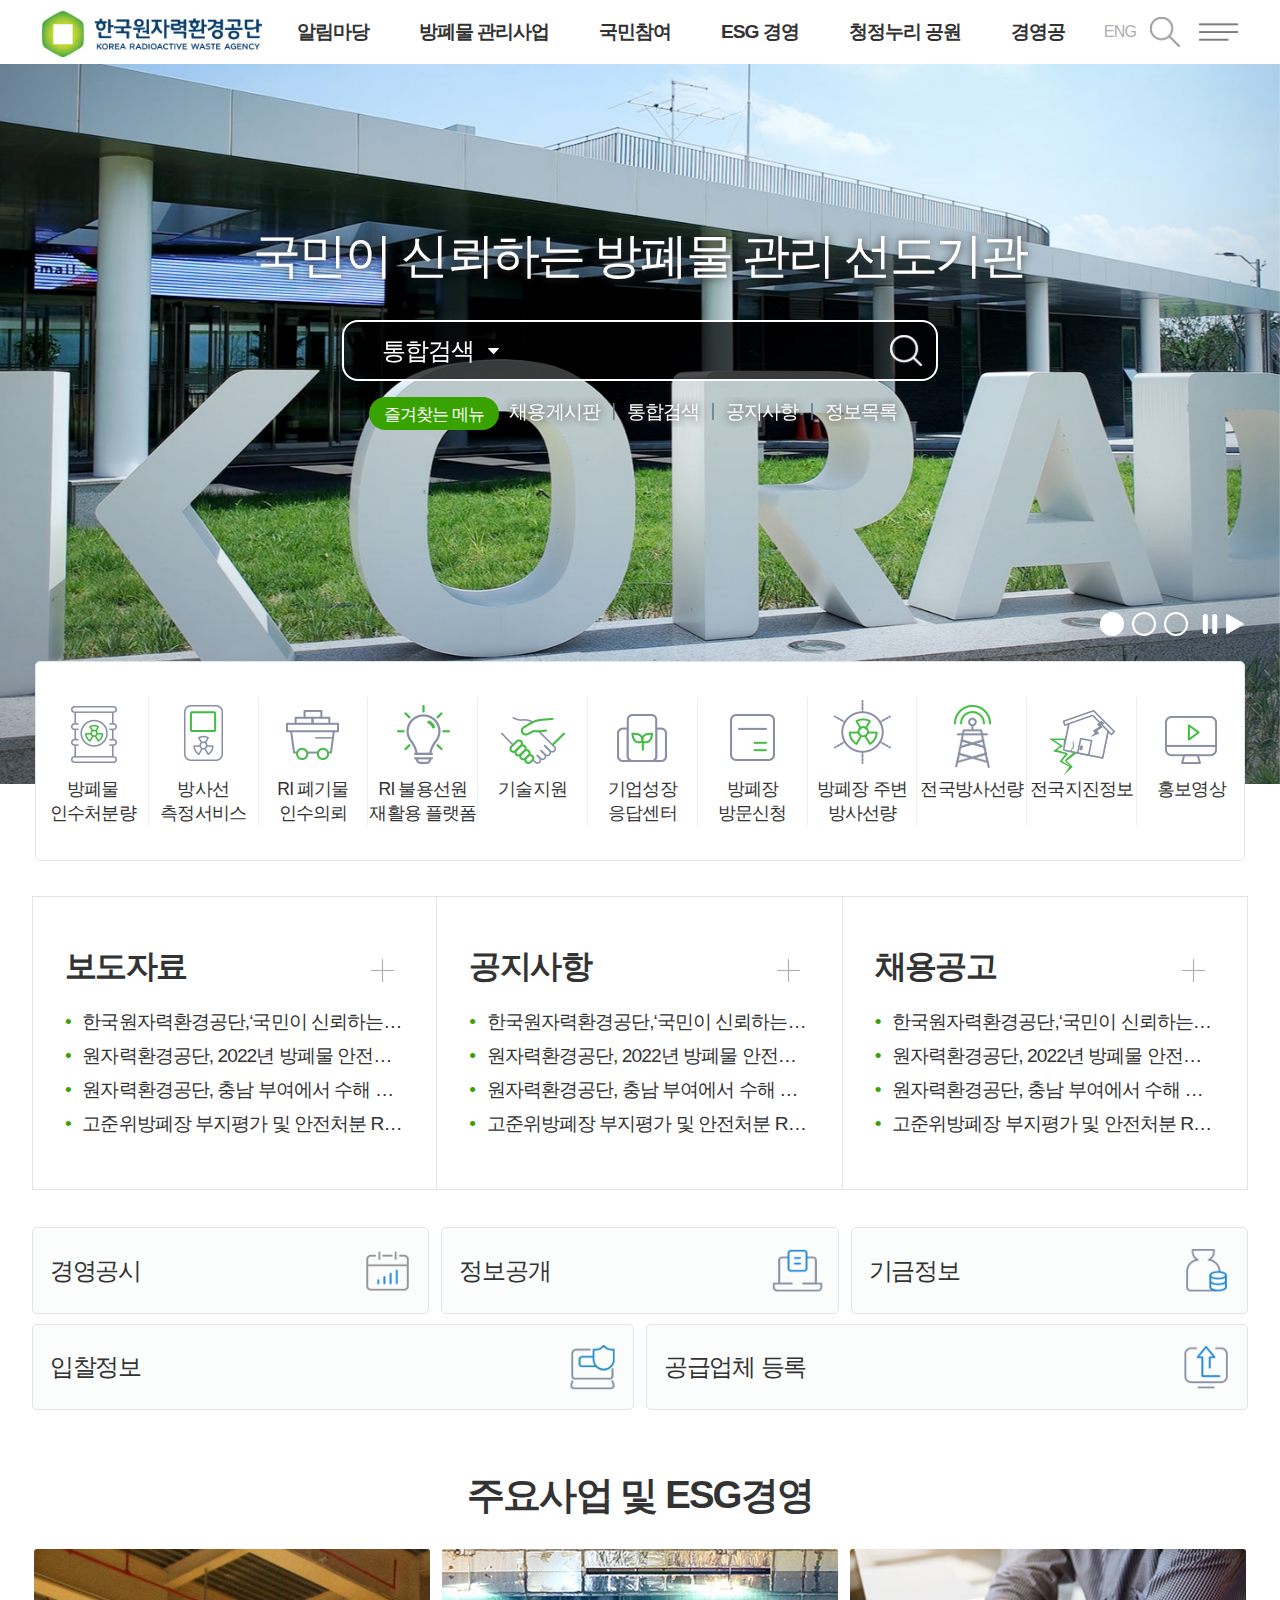
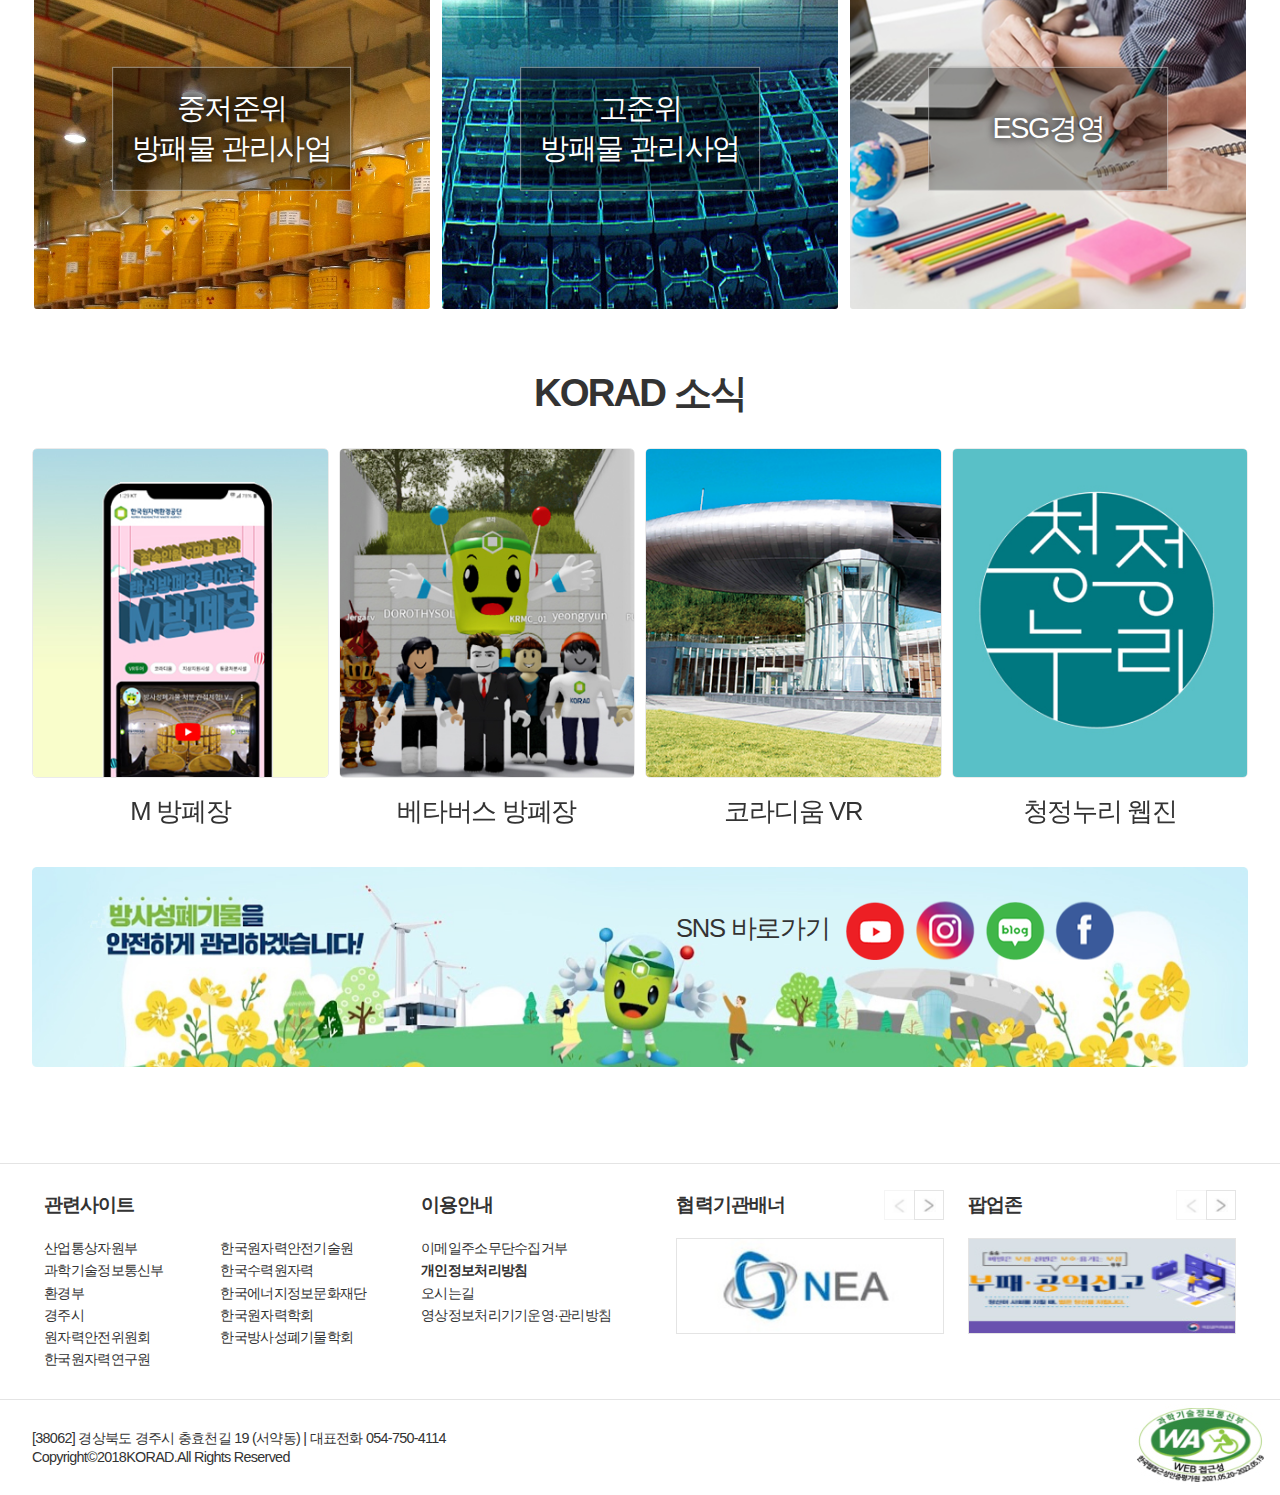
==== index.html @ d7e9be79 "230526" ====
<!DOCTYPE html>
<html lang="en">
<head>
    <meta charset="UTF-8">
    <meta http-equiv="X-UA-Compatible" content="IE=edge">
    <meta name="viewport" content="width=device-width, initial-scale=1.0">
    <title>한국원자력환경공단</title>
    <link rel="stylesheet" href="css/main.css">
    <link rel="stylesheet" href="css/swiper.css">
    <script src="js/jquery-3.7.0.min.js" defer></script>
    <script src="js/swiper.js" defer></script>
    <script src="js/main.js" defer></script>
</head>
<body>
    <header id="header">
        <h1 class="logo">
            <a href="#">
                <img src="img/logo.jpg" alt="한국원자력환경공단 로고">
                <span class="blind">한국원자력환경공단 메인페이지로 이동</span>
            </a>
        </h1>
        <nav class="top_navbar">
            <a href="#" class="top_nav_menu">알림마당</a>
            <a href="#" class="top_nav_menu">방폐물 관리사업</a>
            <a href="#" class="top_nav_menu">국민참여</a>
            <a href="#" class="top_nav_menu">ESG 경영</a>
            <a href="#" class="top_nav_menu">청정누리 공원</a>
            <a href="#" class="top_nav_menu">경영공시</a>
            <a href="#" class="top_nav_menu">정보공개</a>
            <a href="#" class="top_nav_menu">KORAD 소개</a>
        </nav>
        <ul class="nav_icon">
            <li class="nav_icon_items hidden"><a href="#">ENG</a></li>
            <li class="nav_icon_items hidden">
                <a href="#" title="검색 바로가기">
                    <img src="img/search_button_g.jpg" alt="검색">
                    <span class="blind">돋보기 아이콘</span>
                </a>
            </li>
            <li class="nav_icon_items">
                <a href="#" title="사이트맵 바로가기">
                    <img src="img/menu.jpg" class="nav_icon_menu" alt="사이트맵 메뉴">
                    <span class="blind">메뉴바 아이콘</span>
                </a>
            </li>
        </ul>
    </header>

    <main id="container">
        <!-- 메인비주얼 슬라이드 -->
        <div class="main_visualGroup swiper-container">
            <div class="main_visualWrapper swiper-wrapper">
                <div class="main_visual_1 swiper-slide"><span class="blind">Slide 1</span></div>
                <div class="main_visual_2 swiper-slide"><span class="blind">Slide 2</span></div>
                <div class="main_visual_3 swiper-slide"><span class="blind">Slide 3</span></div>
            </div>
            <div class="swiper-pagination"></div>
            <div class="main_visual_btns">
                <button class="main_visual_btns_stop active"><span class="blind">정지</span></button>
                <button class="main_visual_btns_start"><span class="blind">시작</span></button>
            </div>
        </div>
        <!-- //메인비주얼 슬라이드 -->

        <!--검색창-->
        <article class="main_search">
            <strong class="main_search_txt">국민이 신뢰하는 <br>방폐물 관리 선도기관</strong>
            <form class="main_search_form">
                <select class="main_search_select">
                    <option value="1">통합검색</option>
                    <option value="2">통합검색2</option>
                    <option value="3">통합검색3</option>
                </select>
                <input type="text" value=" ">
                <button type="submit"><img src="img/search_button_w.png" alt="검색버튼"></button>
            </form>
            <div class="main_search_menu">
                <em class="main_search_menu_txt">즐겨찾는 메뉴</em>
                <ul>
                    <li><a href="#">채용게시판</a></li>
                    <li class="main_search_menu_bar">|</li>
                    <li><a href="#">통합검색</a></li>
                    <li class="main_search_menu_bar">|</li>
                    <li><a href="#">공지사항</a></li>
                    <li class="main_search_menu_bar">|</li>
                    <li><a href="#">정보목록</a></li>
                </ul>
            </div>
        </article>
        <!--//검색창-->
        
        <!-- 퀵메뉴 슬라이드 -->
        <section class="main_quickmenuGroup">
            <div class="slide_button_next swiper-button-next"><span class="blind">다음 슬라이드</span></div>
            <div class="slide_button_prev swiper-button-prev"><span class="blind">이전 슬라이드</span></div>
            <div class="main_quickmenuContainer swiper-container">
                <div class="main_quickmenuWrapper swiper-wrapper">
                    <a href="#" class="main_quickmenu swiper-slide swiper-slide_0">
                        <img src="img/main_visual_menu1.png" alt="">
                        방폐물<br>인수처분량
                    </a>
                    <a href="#" class="main_quickmenu swiper-slide">
                        <img src="img/main_visual_menu2.png" alt="">
                        방사선<br>측정서비스
                    </a>
                    <a href="#" class="main_quickmenu swiper-slide">
                        <img src="img/main_visual_menu3.png" alt="">
                        RI 폐기물<br>인수의뢰
                    </a>
                    <a href="#" class="main_quickmenu swiper-slide">
                        <img src="img/main_visual_menu4.png" alt="">
                        RI 불용선원<br>재활용 플랫폼
                    </a>
                    <a href="#" class="main_quickmenu swiper-slide">
                        <img src="img/main_visual_menu5.png" alt="">
                        기술지원
                    </a>
                    <a href="#" class="main_quickmenu swiper-slide">
                        <img src="img/main_visual_menu6.png" alt="">
                        기업성장<br>응답센터
                    </a>
                    <a href="#" class="main_quickmenu swiper-slide">
                        <img src="img/main_visual_menu7.png" alt="">
                        방폐장<br>방문신청
                    </a>
                    <a href="#" class="main_quickmenu swiper-slide">
                        <img src="img/main_visual_menu8.png" alt="">
                        방폐장 주변<br>방사선량
                    </a>
                    <a href="#" class="main_quickmenu swiper-slide">
                        <img src="img/main_visual_menu9.png" alt="">
                        전국방사선량
                    </a>
                    <a href="#" class="main_quickmenu swiper-slide">
                        <img src="img/main_visual_menu10.png" alt="">
                        전국지진정보
                    </a>
                    <a href="#" class="main_quickmenu swiper-slide">
                        <img src="img/main_visual_menu11.png" alt="">
                        홍보영상
                    </a>
                </div>
            </div>
        </section>
        <!-- //퀵메뉴 슬라이드 -->

        <!--게시판-->
        <section class="board">
            <div class="boardBox">
                <h2 class="board_title">보도자료</h2>
                <ul class="board_contents">
                    <li><a href="#">한국원자력환경공단,‘국민이 신뢰하는 방폐물 국민이 신뢰하는 방폐물</a></li>
                    <li><a href="#">원자력환경공단, 2022년 방폐물 안전주간</a></li>
                    <li><a href="#">원자력환경공단, 충남 부여에서 수해 복구 지원 충남 부여에서 수해 복구</a></li>
                    <li><a href="#">고준위방폐장 부지평가 및 안전처분 R&D, 속도 고준위방폐장 부지평가 및 안전처분 R&D</a></li> 
                </ul>
                <a href="#" class="board_more">
                    <img src="img/more.png" alt="게시글 더보기">
                    <span class="blind">플러스 아이콘</span>
                </a>
            </div>
            <div class="boardBox">
                <h2 class="board_title">공지사항</h2>
                <ul class="board_contents">
                    <li><a href="#">한국원자력환경공단,‘국민이 신뢰하는 방폐물</a></li>
                    <li><a href="#">원자력환경공단, 2022년 방폐물 안전주간</a></li>
                    <li><a href="#">원자력환경공단, 충남 부여에서 수해 복구 지</a></li>
                    <li><a href="#">고준위방폐장 부지평가 및 안전처분 R&D, 속도</a></li>
                </ul>
                <a href="#" class="board_more">
                    <img src="img/more.png" alt="게시글 더보기">
                    <span class="blind">플러스 아이콘</span>
                </a>
            </div>
            <div class="boardBox">
                <h2 class="board_title">채용공고</h2>
                <ul class="board_contents">
                    <li><a href="#">한국원자력환경공단,‘국민이 신뢰하는 방폐물</a></li>
                    <li><a href="#">원자력환경공단, 2022년 방폐물 안전주간</a></li>
                    <li><a href="#">원자력환경공단, 충남 부여에서 수해 복구 지</a></li>
                    <li><a href="#">고준위방폐장 부지평가 및 안전처분 R&D, 속도</a></li>
                </ul>
                <a href="#" class="board_more">
                    <img src="img/more.png" alt="게시글 더보기">
                    <span class="blind">플러스 아이콘</span>
                </a>
            </div>
        </section>
        <!--//게시판-->

        <!--바로가기 메뉴-->
        <section class="iconMenuBox">
            <a href="#" class="iconMenu_1">
                경영공시
                <img src="img/iconmenu1.png" alt="그래프아이콘" class="icon">
            </a>
            <a href="#" class="iconMenu_2">
                정보공개
                <img src="img/iconmenu2.png" alt="문서아이콘" class="icon">
            </a>
            <a href="#" class="iconMenu_3">
                기금정보
                <img src="img/iconmenu3.png" alt="동전아이콘" class="icon">
            </a>
            <a href="#" class="iconMenu_4">
                입찰정보
                <img src="img/iconmenu4.png" alt="인증확인아이콘" class="icon">
            </a>
            <a href="#" class="iconMenu_5">
                공급업체 등록
                <img src="img/iconmenu5.png" alt="화살표아이콘" class="icon">
            </a>
        </section>
        <!--//바로가기 메뉴-->

        <!--주요사업-->
        <section class="mainBusiness">
            <h2 class="mainBusiness_title">주요사업 및 ESG경영</h2>
            <div class="mainBusiness_group">
                <a href="#" class="mainBusiness_box_1">
                    중저준위 <br>방패물 관리사업
                </a>
                <a href="#" class="mainBusiness_box_2">
                    고준위 <br>방패물 관리사업
                </a>
                <a href="#" class="mainBusiness_box_3">
                    ESG경영
                </a>
            </div>
        </section>
        <!--//주요사업-->

        <!-- Korad 소식 (모바일 슬라이드) -->
        <section class="koradNewsGroup">
            <h2 class="koradNews_title">KORAD 소식</h2>
            <div class="slide_button_next swiper-button-next"><span class="blind">다음 슬라이드</span></div>
            <div class="slide_button_prev swiper-button-prev"><span class="blind">이전 슬라이드</span></div>
            <div class="koradNewsContainer swiper-container">
                <div class="koradNewsWrapper swiper-wrapper">
                    <a href="#" class="koradNews swiper-slide" title="M방폐장 바로가기">
                        <img src="img/koradnews_1.jpg" alt="" class="koradNews_img">
                        M 방폐장
                    </a>
                    <a href="#" class="koradNews swiper-slide" title="메타버스 방폐장 바로가기">
                        <img src="img/koradnews_2.jpg" alt="" class="koradNews_img">
                        베타버스 방폐장
                    </a>
                    <a href="#" class="koradNews swiper-slide" title="코라디움 VR 바로가기">
                        <img src="img/koradnews_3.jpg" alt="" class="koradNews_img">
                        코라디움 VR
                    </a>
                    <a href="#" class="koradNews swiper-slide" title="청정누리 웹진 바로가기">
                        <img src="img/koradnews_4.jpg" alt="" class="koradNews_img">
                        청정누리 웹진
                    </a>
                </div>
            </div>
        </section>
        <!-- //Korad 소식 -->

        <!--SNS 배너-->
        <section class="sns_banner">
            <h2 class="sns_banner_txt">SNS 바로가기</h2>
            <img src="img/sns_banner_txt.jpg" alt="방사성폐기물을 안전하게 관리하겠습니다!">
            <div class="sns_banner_icons">
                <a href="#" class="sns_icon youtube">
                    <span class="blind">유튜브</span>
                </a>
                <a href="#" class="sns_icon instagram">
                    <span class="blind">인스타그램</span>
                </a>
                <br>
                <a href="#" class="sns_icon naver">
                    <span class="blind">네이버 블로그</span>
                </a>
                <a href="#" class="sns_icon facebook">
                    <span class="blind">페이스북</span>
                </a>
            </div>
        </section>
        <!--SNS 배너-->
    </main>

    <footer class="footer">
        <hr>
        <div class="footer_container">
            <!-- 관련사이트 -->
            <div class="footer_site">
                <h2 class="footer_title">관련사이트</h2>
                <ul>
                    <li><a href="#">산업통상자원부</a></li>
                    <li><a href="#">과학기술정보통신부</a></li>
                    <li><a href="#">환경부</a></li>
                    <li><a href="#">경주시</a></li>
                    <li><a href="#">원자력안전위원회</a></li>
                    <li><a href="#">한국원자력연구원</a></li>
                </ul>
                <ul>
                    <li><a href="#">한국원자력안전기술원</a></li>
                    <li><a href="#">한국수력원자력</a></li>
                    <li><a href="#">한국에너지정보문화재단</a></li>
                    <li><a href="#">한국원자력학회</a></li>
                    <li><a href="#">한국방사성폐기물학회</a></li>
                </ul>
            </div>
            <!-- //관련사이트 -->
            <!-- 이용안내 -->
            <div class="footer_guide">
                <h2 class="footer_title">이용안내</h2>
                <ul>
                    <li><a href="#">이메일주소무단수집거부</a></li>
                    <li><a href="#"><strong class="normal_font">개인정보처리방침</strong></a></li>
                    <li><a href="#">오시는길</a></li>
                    <li><a href="#">영상정보처리기기운영·관리방침</a></li>
                </ul>
            </div>
            <!-- //이용안내 --> 

            <!-- 푸터배너 슬라이드 -->
            <div class="footer_bannerGroup">
                <h2 class="footer_title">협력기관배너</h2>
                <div class="footer_bannerContainer swiper-container">
                    <div class="footer_bannerWrapper swiper-wrapper">
                        <a href="#" class="footer_bannerSlide1 swiper-slide">
                            <span class="blind">Slide 1</span>
                        </a>
                        <a href="#" class="footer_bannerSlide2 swiper-slide">
                            <span class="blind">Slide 2</span>
                        </a>
                    </div>
                </div>
                <!-- Add Arrows -->
                <div class="swiper-button-prev"><span class="blind">이전 슬라이드</span></div>
                <div class="swiper-button-next"><span class="blind">다음 슬라이드</span></div>
            </div>

            <div class="footer_bannerGroup">
                <h2 class="footer_title">팝업존</h2>
                <div class="footer_bannerContainer swiper-container">
                    <div class="footer_bannerWrapper swiper-wrapper">
                        <a href="#" class="footer_bannerSlide2 swiper-slide">
                            <span class="blind">Slide 1</span>
                        </a>
                        <a href="#" class="footer_bannerSlide1 swiper-slide">
                            <span class="blind">Slide 2</span>
                        </a>
                    </div>
                </div>
                <!-- Add Arrows -->
                <div class="swiper-button-prev"></div>
                <div class="swiper-button-next"></div>
            </div>
            <!-- 푸터배너 슬라이드 -->
        </div>

        <hr>
        <div class="footer_company_info">
            <address>[38062] 경상북도 경주시 충효천길 19 (서약동) | 대표전화 054-750-4114</address>
            <cite>Copyright&#169;2018KORAD.All Rights Reserved</cite>
            <a href="#"><img src="img/company_info_mark.jpg" alt="WEB접근성인증마크"></a>
        </div>
    </footer>
</body>

</html>
---- css/main.css ----
@font-face {
    font-family: 'Noto Sans KR';
    src:url('../font/Noto_Sans_KR/NotoSansKR-Thin.eot') format(‘embedded-opentype’);
    src:url('../font/Noto_Sans_KR/NotoSansKR-Thin.woff2') format(‘woff2’);
    src:url('../font/Noto_Sans_KR/NotoSansKR-Thin.woff') format(‘woff’);
    src:url('../font/Noto_Sans_KR/NotoSansKR-Thin.ttf') format(‘truetype’);
    src:url('../font/Noto_Sans_KR/NotoSansKR-Thin.otf') format(‘opentype’);
    font-weight: 100;
}

@font-face {
    font-family: 'Noto Sans KR';
    src:url('../font/Noto_Sans_KR/NotoSansKR-Light.eot?#iefix') format(‘embedded-opentype’);
    src:url('../font/Noto_Sans_KR/NotoSansKR-Light.woff2') format(‘woff2’);
    src:url('../font/Noto_Sans_KR/NotoSansKR-Light.woff') format(‘woff’);
    src:url('../font/Noto_Sans_KR/NotoSansKR-Light.ttf') format(‘truetype’);
    src:url('../font/Noto_Sans_KR/NotoSansKR-Light.otf') format(‘opentype’);
    font-weight: 300;
}

@font-face {
    font-family: 'Noto Sans KR';
    src:url('../font/Noto_Sans_KR/NotoSansKR-Regular.eot?#iefix') format(‘embedded-opentype’);
    src:url('../font/Noto_Sans_KR/NotoSansKR-Regular.woff2') format(‘woff2’);
    src:url('../font/Noto_Sans_KR/NotoSansKR-Regular.woff') format(‘woff’);
    src:url('../font/Noto_Sans_KR/NotoSansKR-Regular.ttf') format(‘truetype’);
    src:url('../font/Noto_Sans_KR/NotoSansKR-Regular.otf') format(‘opentype’);
    font-weight: 400;
}

@font-face {
    font-family: 'Noto Sans KR';
    src:url('../font/Noto_Sans_KR/NotoSansKR-Medium.eot?#iefix') format(‘embedded-opentype’);
    src:url('../font/Noto_Sans_KR/NotoSansKR-Medium.woff2') format(‘woff2’);
    src:url('../font/Noto_Sans_KR/NotoSansKR-Medium.woff') format(‘woff’);
    src:url('../font/Noto_Sans_KR/NotoSansKR-Medium.ttf') format(‘truetype’);
    src:url('../font/Noto_Sans_KR/NotoSansKR-Medium.otf') format(‘opentype’);
    font-weight: 500;
}

@font-face {
    font-family: 'Noto Sans KR';
    src:url('../font/Noto_Sans_KR/NotoSansKR-Bold.eot?#iefix') format(‘embedded-opentype’);
    src:url('../font/Noto_Sans_KR/NotoSansKR-Bold.woff2') format(‘woff2’);
    src:url('../font/Noto_Sans_KR/NotoSansKR-Bold.woff') format(‘woff’);
    src:url('../font/Noto_Sans_KR/NotoSansKR-Bold.ttf') format(‘truetype’);
    src:url('../font/Noto_Sans_KR/NotoSansKR-Bold.otf') format(‘opentype’);
    font-weight: 700;
}

@font-face {
    font-family: 'Noto Sans KR';
    src:url('../font/Noto_Sans_KR/NotoSansKR-Black.eot?#iefix') format(‘embedded-opentype’);
    src:url('../font/Noto_Sans_KR/NotoSansKR-Black.woff2') format(‘woff2’);
    src:url('../font/Noto_Sans_KR/NotoSansKR-Black.woff') format(‘woff’);
    src:url('../font/Noto_Sans_KR/NotoSansKR-Black.ttf') format(‘truetype’);
    src:url('../font/Noto_Sans_KR/NotoSansKR-Black.otf') format(‘opentype’);
    font-weight: 900;
}

* {
    padding: 0;
    margin: 0;
    box-sizing: border-box;
    letter-spacing :-0.05em;
}

body {
    font-family: 'Noto Sans KR', sans-serif;
    color: #333333;
    font-size: 16px;
}

li {
    list-style: none;
}

a {
    text-decoration: none;
    color: #333333;
}

/*** header ***/
#header {
    width: 100%;
    height: 4em;
    /* background-color: antiquewhite; */
    display: flex;
    position: fixed;
    top: 0;
    left: 0;
    z-index: 999;
    background-color: #fff;
}

#header .logo {
    margin-left: 1em;
}

#header .logo a {
    overflow: hidden;
    display: block;
    height: 1.8em;
    margin: 0.1em 0;
}

#header .logo a img {
    width: 240px;
    height: auto;
    overflow: hidden;
}

#header .top_navbar {
    width: 70em;
    margin: 0 auto;
    /* background-color: cadetblue; */
    text-align: center;
    line-height: 4em;
    overflow: hidden;
    padding-left: 0.1em;
}

#header .top_navbar .top_nav_menu {
    padding: 0 1.2em;
    font-size: 1.2em;
    color: #323232;
    font-weight: 600;
}

#header .nav_icon {
    display: flex;
    /* background-color: cadetblue; */
    align-items: center;
    margin: 0 2em;
}

#header .nav_icon .nav_icon_items {
    padding: 0.4em;
}

#header .nav_icon .nav_icon_items a {
    color: #aeaeae;
}

#header .nav_icon .nav_icon_items img {
    display: block;
    width: 2em;
    height: 2em;
}

#header .nav_icon .nav_icon_items .nav_icon_menu {
    width: 3em;
    height: 3em;
}

#container {
    position: relative;
    top: 4em;
    margin-bottom: 10em;
}

section {
    width: 100%;
    max-width: 1350px;
    margin: 2em auto;
    overflow: hidden;
    /* background-color: bisque; */
    padding: 0 2em;
}

/* 메인비주얼 슬라이드 */
.main_visualGroup {
    width: 100%;
    height: 45em;
    position: relative;
}
.main_visualGroup .main_visualWrapper .swiper-slide {
    background-size: cover;
    background-repeat: no-repeat;
    background-position: center;
}
.main_visualGroup .main_visualWrapper .main_visual_1 {
    background-image: url(../img/main_visual_1.jpg);
}
.main_visualGroup .main_visualWrapper .main_visual_2 {
    background-image: url(../img/main_visual_2.jpg);
}
.main_visualGroup .main_visualWrapper .main_visual_3 {
    background-image: url(../img/main_visual_3.jpg);
}

.main_visualGroup .swiper-pagination-bullet {
    background: none;
    opacity: 1;
    width: 1.5em;
    height: 1.5em;
    border: 2px solid #fff;
}
.main_visualGroup .swiper-pagination-bullet-active {
    background: #fff;
}
.swiper-container-horizontal > .swiper-pagination-bullets {
    bottom: 9em;
    padding-right: 5.5em;
}
.main_visualGroup .swiper-pagination {
    text-align: right;
}

.main_visual_btns {
    overflow: hidden;
    position: absolute;
    bottom: 9.2em;
    right: 2em;
    z-index: 10;
}
[class*='main_visual_btns_'] {
    width: 1.5em;
    height: 1.5em;
    margin: 0.2em;
    border: 0;
    background-color: transparent;
    background-size: cover;
    background-position: center;
    background-repeat: no-repeat;
    display: block;
    float: left;
}
[class*='main_visual_btns_']:hover {
    cursor: pointer;
}
.main_visual_btns_start {
    background-image: url(../img/play.png);
}
.main_visual_btns_stop {
    background-image: url(../img/pause.png);
}


/* 퀵메뉴 슬라이드 */
.main_quickmenuGroup {
    font-size: 1.1em;
    color: #555555;
    overflow: hidden;
    background-color: #fff;
    width: 100%;
    margin-top: -7em;
    position: relative;
}

.main_quickmenuGroup [class*='slide_button_'] {
    display: none;
}

.main_quickmenuContainer {
    border: 1px solid #e4e4e4;
    border-radius: 5px;
    background-color: #fff;
}

.main_quickmenuGroup .swiper-wrapper {
    padding: 2em 0.1em;
    justify-content: space-evenly;
}
.main_quickmenuGroup .swiper-wrapper .swiper-slide {
    width: auto;
    height: auto;
    /* background-color: #677a8f; */
}
.main_quickmenu {
    overflow: hidden;
    background-color: #fff;
    display: inline-block;
    text-align: center;
    border-left: 1px solid #eceff2;
    /* background-color: antiquewhite; */
}
.main_quickmenu:first-child {
    border-left: 0;
}
.main_quickmenu img {
    display: block;
    margin: 0 auto;
    padding: 0 0.5em;
}
.main_quickmenu:focus-visible {
    outline-offset: -1px;
}

/*** 검색창 ***/
.main_search {
    width: 100%;
    /* background-color: #aeaeae; */
    text-align: center;
    color: #fff;
    position: absolute;
    top: 10em;
    left: 0;
    z-index: 10;
}

.main_search_txt {
    font-size: 3em;
    text-shadow: 0px 0px 10px #323232;
    font-weight: 500;
}
.main_search_txt br {
    display: none;
}

.main_search_form {
    width: 580px;
    max-width: 36em;
    margin: 1em auto;
    margin-top: 2em;
    background-color:rgba(0, 0, 0, 0.7);
    border: 2px solid #fff;
    border-radius: 1em;
    position: relative;
    box-sizing: content-box;

    display: flex;
    flex-direction: row;
    justify-content: space-around;
    align-items: center;
    padding: 0.5em;
}

.main_search_select::-ms-expand{
    display: none;/*for IE10,11*/
}

.main_search_form .main_search_select {
    width: 6em;
    height: 100%;
    border: 0;
    background: none;
    color: #fff;
    font-size: 1.5em;
    font-weight: 500;
    text-align: center;
    /* background-color:darkgoldenrod; */
    -webkit-appearance:none; /* for chrome */
    -moz-appearance:none; /*for firefox*/
    appearance:none;
    background-image: url(../img/select_arrow.png);
    background-repeat: no-repeat;
    background-position: right center;
}

.main_search_form input {
    border: 0;
    background: none;
    /* background-color:darksalmon; */
    color: #fff;
    font-size: 1.2em;
    width: 65%;
    height: 100%;
    padding: 0.5em 0;
}

.main_search_form button {
    width: 35px;
    height: 35px;
    border: 0;
    background: none;
    color: #fff;
    /* background-color:darkgoldenrod; */
}

.main_search_form button img {
    width: 100%;
    height: 100%;
}

.main_search_form .main_search_select:focus-visible,
.main_search_form input:focus-visible,
.main_search_form button:focus-visible {
    outline: 2px solid #fff;
}

.main_search_menu {
    width: 100%;
    max-width: 30em;
    height: 3em;
    /* background-color: darkgray; */
    margin: 0 auto;
    padding: 0 1em;
    color: #fff;
    font-size: 1.2em;
    position: relative;
}

.main_search_menu_txt {
    width: 7.5em;
    padding: 0.25em 0;
    border-radius: 50px;
    float: left;
    background-color: #38a200;
    color: #fff;
    font-size: 0.9em;
    font-style: normal;
    font-weight: 500;
    position: absolute;
    top: 0;
    left: 1em;
}

.main_search_menu ul {
    height: auto;
    margin: 0 auto;
    padding: 0.1em;
    overflow: hidden;
    /* background-color: beige; */
    text-align: center;
    float: right;
    position: absolute;
    top: 0;
    left: 7.5em;
}

.main_search_menu ul li {
    /* background-color: antiquewhite; */
    float: left;
}

.main_search_menu ul li.main_search_menu_bar {
    color: #677a8f;
}

.main_search_menu a {
    padding: 0 0.6em;
    color: #fff;
    font-size: 1em;
    text-shadow: 0px 0px 10px #323232;
    font-weight: 400;
}

.main_search_menu ul li:first-child a {
    border-left: 0;
}

/*** 게시판 ***/
.board .boardBox {
    padding: 3em 2em;
    width: 33.33333%;
    overflow: hidden;
    float: left;
    /* background-color: lightpink; */
    border: 1px solid #e4e4e4;
    border-left: 0;
    position: relative;
}

.board .boardBox:first-child {
    border-left: 1px solid #e4e4e4;
}

.board .boardBox .board_title {
    white-space: nowrap;
    text-overflow: ellipsis;
    word-break: break-all;
    margin: 0 0 0.5em 0;
    padding-right: 1em;
    font-size: 2em;
    font-weight: 700;
}

.board .boardBox .board_more {
    position: absolute;
    top: 3.75em;
    right: 2.5em;
}

.board .boardBox .board_contents li {
    overflow: hidden;
    white-space: nowrap;
    text-overflow: ellipsis;
    word-break: break-all;
    padding: 4px 0;
    font-size: 1.2em;
}

.board .boardBox .board_contents li::before {
    content: '•';
    color: #38a200;
    margin-right: 4px;
}

.board .boardBox .board_contents li a {
    padding-left: 0.4em;
    font-weight: 400;
}

/*** 바로가기 메뉴 ***/
.iconMenuBox [class*='iconMenu_'] {
    display: block;
    float: left;
    width: 19.52%;
    padding: 1.1em 3em 1.1em 0.7em;
    margin: 0.2em 0 0.2em 0.6%;
    border: 1px solid #e4e4e4;
    border-radius: 5px;
    position: relative;
    font-size: 1.5em;
    font-weight: 500;
    background-color: #fbfcfc;
}

.iconMenuBox .iconMenu_1 {
    margin-left: 0;
}

.iconMenuBox [class*='iconMenu_'] img {
    width: 2.2em;
    height: 2.2em;
    position: absolute;
    top: 50%;
    right: 14px;
    transform: translate(0,-50%);
}

/*** 주요사업 ***/
.mainBusiness_title {
    text-align: center;
    margin: 0.6em 0;
    font-size: 2.4em;
    font-weight: 700;
}

.mainBusiness_group {
    width: 100%;
    overflow: hidden;
    padding: 0.1em;
}

.mainBusiness_group [class*='mainBusiness_box_'] {
    display: flex;
    align-items: center;
    justify-content: center;
    width: 32.666%;
    height: 40vh;
    max-height: 24em;
    float: left;
    /* margin-left: 1%; */
    margin: 0.1em 0 0.1em 1%;
    border-radius: 0.1em;
    text-align: center;
    position: relative;
    color: #fff;
    font-size: 1.8em;
    font-weight: 500;
    text-shadow: 0px 0px 8px #000000;
}

.mainBusiness_group [class*='mainBusiness_box_']::before {
    content: '';
    display: block;
    width: 100%;
    height: 100%;
    position: absolute;
    top: 0;
    left: 0;
    z-index: -2;
    background-repeat: no-repeat;
    border-radius: 0.1em;
}

.mainBusiness_group .mainBusiness_box_1 {
    margin-left: 0;
}
.mainBusiness_group .mainBusiness_box_1::before {
    background-image: url(../img/bgimg1.jpg);
    background-position: left -24px;
}
.mainBusiness_group .mainBusiness_box_2::before {
    background-image: url(../img/bgimg2.jpg);
    background-position: -286px -168px;
}
.mainBusiness_group .mainBusiness_box_3::before {
    background-image: url(../img/bgimg3.jpg);
    background-position: center;
}

.mainBusiness_group [class*='mainBusiness_box_']::after {
    content: '';
    display: block;
    width: 60%;
    height: 34%;
    border: 1px solid rgba(255,255,255,0.5);
    position: absolute;
    top: 50%;
    left: 50%;
    transform: translate(-50%,-50%);
    z-index: -1;
}
.mainBusiness_group .mainBusiness_box_1::after {
    background-color: rgba(0, 0, 0, 0.4);
}
.mainBusiness_group .mainBusiness_box_2::after {
    background-color: rgba(0, 0, 0, 0.5);
}
.mainBusiness_group .mainBusiness_box_3::after {
    background-color: rgba(0, 0, 0, 0.3);
}

.mainBusiness_group [class*='mainBusiness_box_']:focus-visible {
    outline: 3px solid #ff0000;
    outline-offset: -2px;
}

/*** Korad 소식 (모바일 슬라이드) ***/
.koradNewsGroup {
    width: 100%;
    height: 100%;
    position: relative;
}
    
.koradNews_title {
    text-align: center;
    margin: 0.6em 0;
    font-size: 2.4em;
    font-weight: 700;
}

.koradNewsWrapper {
    width: 100%;
    padding: 0.5% 0;
    /* background-color: #aeaeae; */
    justify-content: space-between;
}

.koradNewsWrapper .koradNews {
    display: block;
    overflow: hidden;
    float: left;
    text-align: center;
    font-size: 1.6em;
    font-weight: 500;
    border-radius: 0.2em;
}

.koradNewsWrapper .koradNews:focus-visible {
    outline-offset: -1px;
}

.koradNewsWrapper .koradNews_img {
    width: 100%;
    margin-bottom: 0.4em;
    border: 1px solid #ebebeb;
    border-radius: 0.2em;
    box-sizing: border-box;
}

.koradNewsGroup [class*='slide_button_'] {
    display: none;
}

/*** SNS 배너 ***/
.sns_banner {
    position: relative;
}

.sns_banner img {
    display: block;
    width: 100%;
    height: auto;
}

.sns_banner .sns_banner_txt {
    /* background-color: burlywood; */
    width: 8em;
    text-align: center;
    position: absolute;
    top: 1.4em;
    right: 16.6em;
    font-size: 1.6em;
    font-weight: 500;
    line-height: 50px;
}

.sns_banner .sns_banner_icons {
    /* background-color: burlywood; */
    /* width: 15em; */
    position: absolute;
    top: 2em;
    right: 10em;
}

.sns_banner .sns_banner_icons br {
    display: none;
}

.sns_banner .sns_icon {
    width: 4em;
    height: 4em;
    float: left;
    /* background-color:darkcyan; */
    margin: 0 3px;
    border-radius: 100px;
    background-size: cover;
    background-position: center;
    /* overflow: hidden;
    color: transparent; */
}

.blind { /*찾아보기*/
    overflow: hidden;
    display: inline-block;
    position: absolute;
    top: 0;
    left: 0;
    border: 0;
    width: 1px;
    height: 1px;
    clip: rect(1px, 1px, 1px, 1px);
    clip-path: inset(50%);
}

.youtube {
    background-image: url(../img/sns_icon_y.png);
}

.instagram {
    background-image: url(../img/sns_icon_i.png);
}

.naver {
    background-image: url(../img/sns_icon_n.png);
}

.facebook {
    background-image: url(../img/sns_icon_f.png);
}

/*** footer ***/
.footer {
    width: 100%;
    margin: 0 auto;
    position: relative;
    margin-bottom: 1em;
}

.footer .footer_container {
    width: 100%;
    max-width: 1350px;
    overflow: hidden;
    margin: 0 auto;
    padding: 0 2em;
}

.footer .footer_container > div {
    height: auto;
    margin: 0 auto;
    padding: 1%;
    /* background-color: lightgray; */
    float: left;
}

.footer > div h2 {
    margin-bottom: 1em;
}

.footer > div ul li {
    padding: 0.1em 0;
}

.footer hr {
    margin: 1em 0;
    width: 100%;
    height: 1px;
    background-color: #e4e4e4;
    border: 0;
}

.footer .footer_title {
    font-size: 1.2em;
    font-weight: 700;
}

.footer ul li a {
    font-size: 0.9em;
    font-weight: 300;
}

.footer ul li a strong {
    font-weight: 700;
}

.footer_site {
    width: 31%;
    margin-left: 10%;
}

.footer_site ul {
    float: left;
    width: 50%;
}

.footer_guide {
    width: 21%;
}

/* 푸터배너 슬라이드 */
.footer_bannerGroup {
    width: 24%;
    position: relative;
}

.footer_bannerContainer {
    width: 100%;
    position: relative;
}

.footer_bannerContainer [class*='footer_bannerSlide'] {
    display: inline-block;
    border: 1px solid #e4e4e4;
    width: 100%;
    height: 6em;
    margin: 0 auto;
    background-size: cover;
    background-position: center;
    background-repeat: no-repeat;
}

.footer_bannerContainer [class*='footer_bannerSlide']:focus-visible {
    outline-offset: -1px;
}

.footer_bannerSlide1 {
    background-image: url(../img/f_banner1.jpg);
}

.footer_bannerSlide2 {
    background-image: url(../img/f_banner2.jpg);
}

.footer_bannerGroup [class*='swiper-button-'] {
    position: absolute;
    top: 10px;
    width: 30px;
    height: 30px;
    background-color: #fff;
    border: 1px solid #e4e4e4;
    background-size: 50%;
    background-position: center;
    background-repeat: no-repeat;
}

.footer_bannerGroup [class*='swiper-button-'] {
    margin-top: 0;
}

.footer_bannerGroup [class*='swiper-button-']:focus-visible {
    outline-offset: -1px;
}


.footer_bannerGroup .swiper-button-prev {
    background-image: url(../img/prev_btn.jpg);
    left: auto;
    right: 42px;
    border-right: 0;
}

.footer_bannerGroup .swiper-button-next {
    background-image: url(../img/next_btn.jpg);
    right: 12px;
}

.footer_company_info {
    width: 100%;
    max-width: 1350px;
    margin: 0 auto;
    position: relative;
    padding: 1% 2em;
}

.footer_company_info address {
    font-style: normal;
    font-size: 0.9em;
    font-weight: 300;
}

.footer_company_info cite {
    font-style: normal;
    font-size: 0.9em;
    font-weight: 300;
}

.footer_company_info a {
    position: absolute;
    top: 50%;
    right: 1%;
    transform: translate(0,-50%);
}

/* max-width : 1330px */
@media screen and (max-width:1330px) {

    /* 바로가기 메뉴 */
    .iconMenuBox [class*='iconMenu_'] {
        width: 32.6667%;
        margin-left: 1%;
    }

    .iconMenuBox .iconMenu_4,
    .iconMenuBox .iconMenu_5 {
        width: 49.5%;
        margin-left: 1%;
    }

    .iconMenuBox .iconMenu_1,
    .iconMenuBox .iconMenu_4 {
        margin-left: 0;
    }
}

/* max-width : 1250px */
@media screen and (max-width:1250px){
    /* 퀵메뉴 슬라이드 */
    .main_quickmenuGroup [class*='slide_button_'] {
        display: block;
        width: 40px;
        height: 40px;
        border: 1px solid #b8b8b8;
        border-radius: 10em;
        background-color: #fff;
        background-size: auto;
        z-index: 2;
    }

    .main_quickmenuGroup .slide_button_next {
        background-image: url(../img/slide_btn_next.png);
    }

    .main_quickmenuGroup .slide_button_prev {
        background-image: url(../img/slide_btn_prev.png);
    }

    /* 주요사업 */
    .mainBusiness_group [class*='mainBusiness_box_'] {
        height: 36vh;
    }
    .mainBusiness_group [class*='mainBusiness_box_']::after {
        width: 65%;
        height: 35%;
    }

    /* SNS 배너 */
    .sns_banner_txt {
        display: none;
    }
    .sns_banner .sns_banner_icons {
        top: 1em;
        right: 3em;
    }
    .sns_banner .sns_icon {
        width: 3em;
        height: 3em;
    }
}

/* 태블릿 (1024px) */
@media screen and (max-width:1024px) {
    body {
        font-size: 0.9em;
    }

    #header {
        justify-content: space-between;
    }

    #header .logo a img{
        width: 200px;
        margin: 0.584px 0;
    }

    .top_navbar {
        display: none;
    }

    #header .nav_icon .hidden {
        display: none;
    }

    /* 메인비주얼 슬라이드(1024) */
    .main_visualGroup {
        height: 38em;
    }

    /* 검색창 */
    .main_search .main_search_form {
        max-width: 80%;
    }

    .main_search .main_search_menu ul {
        text-align: center;
        right: 0;
    }

    /* 바로가기 메뉴 */
    .iconMenuBox .iconMenu img {
        width: 30px;
        height: 30px;
    }

    /* 주요사업 */
    .mainBusiness_group [class*='mainBusiness_box_'] {
        height: 32vh;
        font-size: 1.6em;
    }
    
    /* 푸터 */
    .footer_site, .footer_bannerGroup {
        display: none;
    }

    .footer_guide {
        width: 100%;
        margin: 0 auto;
        margin-bottom: 2em;
        /* background-color: antiquewhite; */
    }

    .footer_guide h2 {
        display: none;
    }

    .footer_guide ul {
        width: 80%;
        overflow: hidden;
        text-align: center;
        margin: 0 auto;
    }

    .footer_guide ul li {
        display: inline-block;
        margin: 0.2em 0.4em;
        border-left: 1px solid #e4e4e4;
        /* background-color: antiquewhite; */
    }

    .footer_guide ul li a {
        padding-left: 1em;
    }

    .footer_guide ul li a .normal_font {
        font-weight: 300;
    }

    .footer_guide ul li:first-child {
        border: none;
    }

    .footer_company_info {
        text-align: center;
        margin-bottom: 2em;
    }

    .footer_company_info a {
        display: none;
    }
}

/* max-width : 820px */
@media screen and (max-width:820px) {

    /* 메인비주얼 슬라이드 */
    .swiper-container-horizontal > .swiper-pagination-bullets {
    bottom: 6em;
    }

    .main_visual_btns {
        bottom: 6.2em;
        right: 2em;
    }

    /* 검색창 */
    .main_search {
        top: 8em;
    }
    .main_search .main_search_txt br {
        display: block;
    }

    /* 퀵메뉴 슬라이드 */
    .main_quickmenuGroup {
        margin-top: -5em;
    }

    /* 게시판 */
    .board .boardBox {
        width: 100%;
        border: 1px solid #e4e4e4;
        border-top: 0;
    }

    .board .boardBox:first-child {
        border-top: 1px solid #e4e4e4;
    }
    
    .board .boardBox .board_more {
        top: 3.5em;
    }

    /* 바로가기 메뉴 */
    .iconMenuBox [class*='iconMenu_'] {
        width: 49%;
        margin-left: 2%;
        margin-bottom: 0.2em;
    }

    .iconMenuBox .iconMenu_1,
    .iconMenuBox .iconMenu_3,
    .iconMenuBox .iconMenu_5 {
        margin-left: 0;
    }

    .iconMenuBox .iconMenu_5 {
        width: 100%;
    }

    /* 주요사업 */
    .mainBusiness_group [class*='mainBusiness_box_'] {
        width: 100%;
        height: 10em;
        margin-bottom: 1em;
        margin-left: 0;
    }
    .mainBusiness_group .mainBusiness_box_1::before {
        background-position: left -120px;
    }
    .mainBusiness_group .mainBusiness_box_2::before {
        background-position: -30px -240px;
    }
    .mainBusiness_group .mainBusiness_box_3::before {
        background-size: cover;
        background-position: center;
    }

    /* Korad 소식 (모바일 슬라이드) */
    .koradNewsGroup [class*='slide_button_'] {
        display: block;
        width: 40px;
        height: 40px;
        border: 1px solid #b8b8b8;
        border-radius: 10em;
        background-color: #fff;
        background-size: auto;
        z-index: 2;
        margin-top: 0;
        /* transform: translate(0,-50%); */
    }
    
    .koradNewsGroup .slide_button_next {
        background-image: url(../img/slide_btn_next.png);
    }
    
    .koradNewsGroup .slide_button_prev {
        background-image: url(../img/slide_btn_prev.png);
    }

    /* SNS 배너 */
    .sns_banner {
        background: none;
        height: 8em;
        /* padding: 2em; */
        /* background-color: antiquewhite; */
    }
    .sns_banner img {
        display: none;
    }
    .sns_banner .sns_banner_icons {
        top: 50%;
        right: 50%;
        transform: translate(50%,-50%);
    }

}

/* max-width : 640px */
@media screen and (max-width:640px) {

    /* 검색창 */
    .main_search .main_search_form input {
        width: 60%;
    }
}

/* max-width : 590px */
@media screen and (max-width:590px) {

    /* 검색창 */
    .main_search .main_search_form input {
        width: 50%;
    }
    .main_search_form button {
        width: 30px;
        height: 30px;
    }

    /* SNS 배너 */
    .sns_banner .sns_banner_icons br {
        display: block;
    }
    
}

/* 모바일 (400px) */
@media screen and (max-width:400px) {
    /* body {
        font-size: 0.8em;
    } */

    #header .logo a img{
        width: 178px;
        margin: 0.1485px 0;
    }

    /* 메인비주얼 슬라이드 */
    .swiper-container-horizontal > .swiper-pagination-bullets {
        padding-right: 6em;
    }
    
    .main_visual_btns {
        bottom: 6.1em;
        right: 2em;
    }

    [class*='main_visual_btns_'] {
        width: 1.4em;
        height: 1.4em;
        margin: 0.4em;
    }

    /* 검색창 */
    .main_search {
        top: 6em;
    }

    /* 퀵메뉴 슬라이드 */
    .main_quickmenuGroup {
        font-size: 1.2em;
    }

    /* 게시판 */
    .board .boardBox .board_more {
        top: 3.3em;
    }

    /* 바로가기 메뉴 */
    .iconMenuBox .iconMenu {
        width: 49%;
        margin-left: 2%;
        margin: 0 0 0.4em 2%;
    }

    .iconMenuBox .iconMenu:nth-child(2n+1) {
        margin-left: 0;
    }

    .iconMenuBox .iconMenu:last-child {
        width: 100%;
    }

    /* 주요사업 */
    .mainBusiness_group [class*='mainBusiness_box_'] {
        height: 6em;
    }
    .mainBusiness_group [class*='mainBusiness_box_'] br {
        display: none;
    }
    .mainBusiness_group [class*='mainBusiness_box_']::after {
        width: 70%;
        height: 50%;
    }
}

/* max-width : 380px */
@media screen and (max-width:380px) {

    /* 바로가기 메뉴 */
    .iconMenuBox [class*='iconMenu_'] {
        width: 100%;
        margin-left: 0;
    }

    /* SNS 배너 */
    .sns_banner .sns_banner_icons br {
        display: block;
    }
}
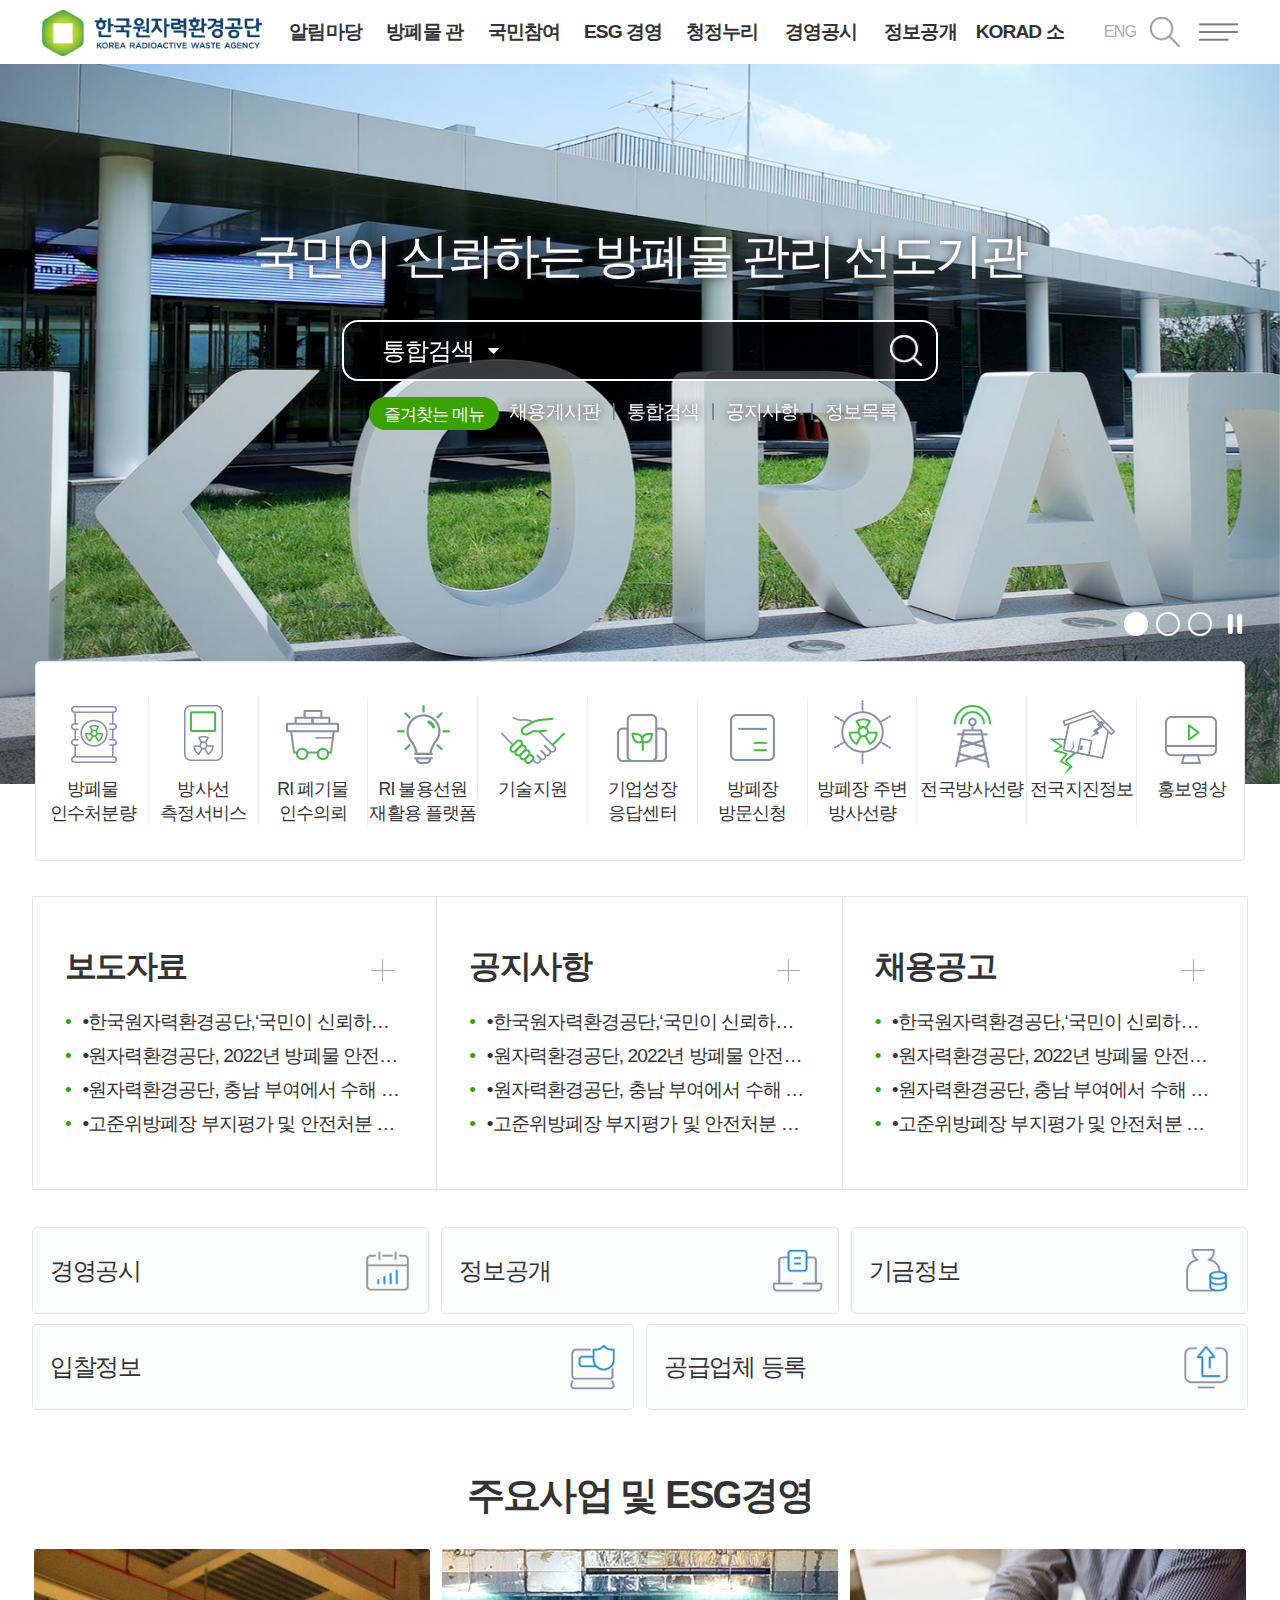
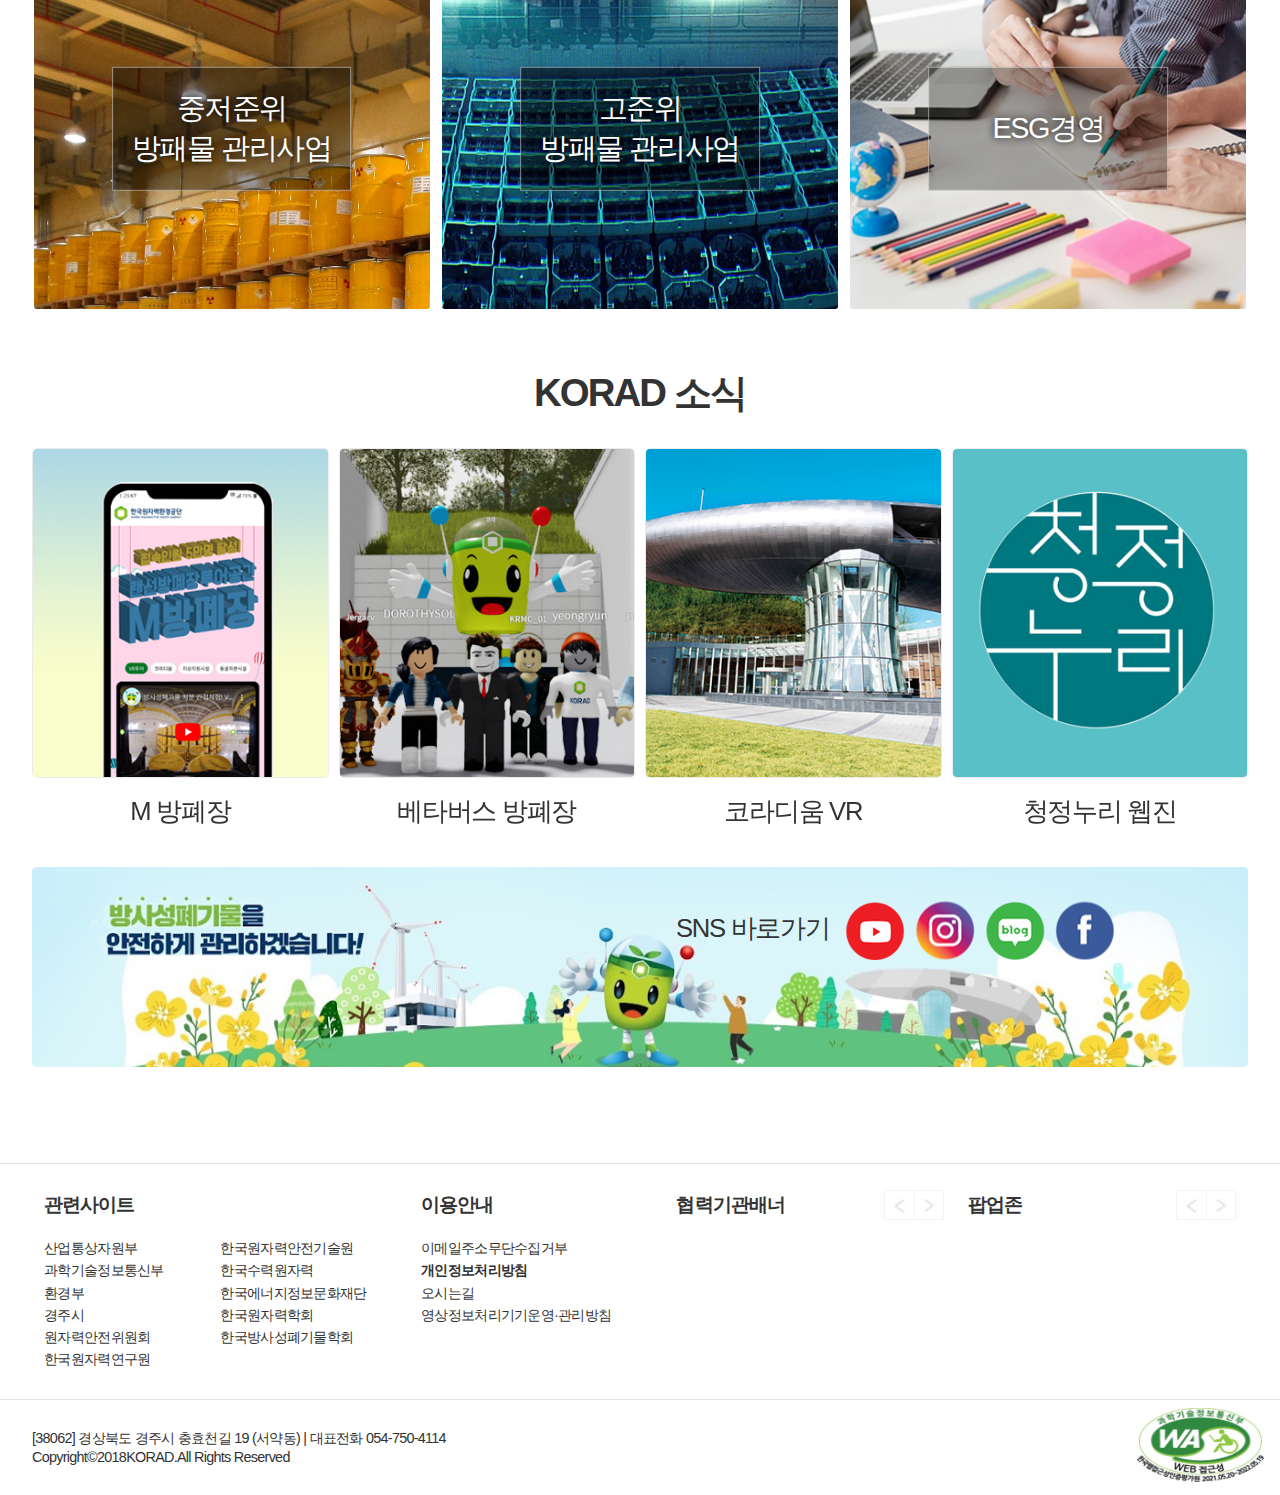
==== commit 4c5ced76: "230530" ====
--- a/index.html
+++ b/index.html
@@ -149,10 +149,10 @@
             <div class="boardBox">
                 <h2 class="board_title">보도자료</h2>
                 <ul class="board_contents">
-                    <li><a href="#">한국원자력환경공단,‘국민이 신뢰하는 방폐물 국민이 신뢰하는 방폐물</a></li>
-                    <li><a href="#">원자력환경공단, 2022년 방폐물 안전주간</a></li>
-                    <li><a href="#">원자력환경공단, 충남 부여에서 수해 복구 지원 충남 부여에서 수해 복구</a></li>
-                    <li><a href="#">고준위방폐장 부지평가 및 안전처분 R&D, 속도 고준위방폐장 부지평가 및 안전처분 R&D</a></li> 
+                    <li><a href="#"><span>•</span>한국원자력환경공단,‘국민이 신뢰하는 방폐물 국민이 신뢰하는 방폐물</a></li>
+                    <li><a href="#"><span>•</span>원자력환경공단, 2022년 방폐물 안전주간</a></li>
+                    <li><a href="#"><span>•</span>원자력환경공단, 충남 부여에서 수해 복구 지원 충남 부여에서 수해 복구</a></li>
+                    <li><a href="#"><span>•</span>고준위방폐장 부지평가 및 안전처분 R&D, 속도 고준위방폐장 부지평가 및 안전처분 R&D</a></li> 
                 </ul>
                 <a href="#" class="board_more">
                     <img src="img/more.png" alt="게시글 더보기">
@@ -162,10 +162,10 @@
             <div class="boardBox">
                 <h2 class="board_title">공지사항</h2>
                 <ul class="board_contents">
-                    <li><a href="#">한국원자력환경공단,‘국민이 신뢰하는 방폐물</a></li>
-                    <li><a href="#">원자력환경공단, 2022년 방폐물 안전주간</a></li>
-                    <li><a href="#">원자력환경공단, 충남 부여에서 수해 복구 지</a></li>
-                    <li><a href="#">고준위방폐장 부지평가 및 안전처분 R&D, 속도</a></li>
+                    <li><a href="#"><span>•</span>한국원자력환경공단,‘국민이 신뢰하는 방폐물</a></li>
+                    <li><a href="#"><span>•</span>원자력환경공단, 2022년 방폐물 안전주간</a></li>
+                    <li><a href="#"><span>•</span>원자력환경공단, 충남 부여에서 수해 복구 지원 충남 부여에서 수해 복구</a></li>
+                    <li><a href="#"><span>•</span>고준위방폐장 부지평가 및 안전처분 R&D, 속도 고준위방폐장 부지평가 및 안전처분 R&D</a></li>
                 </ul>
                 <a href="#" class="board_more">
                     <img src="img/more.png" alt="게시글 더보기">
@@ -175,10 +175,10 @@
             <div class="boardBox">
                 <h2 class="board_title">채용공고</h2>
                 <ul class="board_contents">
-                    <li><a href="#">한국원자력환경공단,‘국민이 신뢰하는 방폐물</a></li>
-                    <li><a href="#">원자력환경공단, 2022년 방폐물 안전주간</a></li>
-                    <li><a href="#">원자력환경공단, 충남 부여에서 수해 복구 지</a></li>
-                    <li><a href="#">고준위방폐장 부지평가 및 안전처분 R&D, 속도</a></li>
+                    <li><a href="#"><span>•</span>한국원자력환경공단,‘국민이 신뢰하는 방폐물</a></li>
+                    <li><a href="#"><span>•</span>원자력환경공단, 2022년 방폐물 안전주간</a></li>
+                    <li><a href="#"><span>•</span>원자력환경공단, 충남 부여에서 수해 복구 지원 충남 부여에서 수해 복구</a></li>
+                    <li><a href="#"><span>•</span>고준위방폐장 부지평가 및 안전처분 R&D, 속도 고준위방폐장 부지평가 및 안전처분 R&D</a></li>
                 </ul>
                 <a href="#" class="board_more">
                     <img src="img/more.png" alt="게시글 더보기">
@@ -319,7 +319,7 @@
             <!-- 푸터배너 슬라이드 -->
             <div class="footer_bannerGroup">
                 <h2 class="footer_title">협력기관배너</h2>
-                <div class="footer_bannerContainer swiper-container">
+                <div class="footer_bannerContainer1 swiper-container">
                     <div class="footer_bannerWrapper swiper-wrapper">
                         <a href="#" class="footer_bannerSlide1 swiper-slide">
                             <span class="blind">Slide 1</span>
@@ -330,13 +330,13 @@
                     </div>
                 </div>
                 <!-- Add Arrows -->
-                <div class="swiper-button-prev"><span class="blind">이전 슬라이드</span></div>
-                <div class="swiper-button-next"><span class="blind">다음 슬라이드</span></div>
+                <div class="swiper-button-prev prevBtn1"><span class="blind">이전 슬라이드</span></div>
+                <div class="swiper-button-next nextBtn1"><span class="blind">다음 슬라이드</span></div>
             </div>
 
             <div class="footer_bannerGroup">
                 <h2 class="footer_title">팝업존</h2>
-                <div class="footer_bannerContainer swiper-container">
+                <div class="footer_bannerContainer2 swiper-container">
                     <div class="footer_bannerWrapper swiper-wrapper">
                         <a href="#" class="footer_bannerSlide2 swiper-slide">
                             <span class="blind">Slide 1</span>
@@ -347,8 +347,8 @@
                     </div>
                 </div>
                 <!-- Add Arrows -->
-                <div class="swiper-button-prev"></div>
-                <div class="swiper-button-next"></div>
+                <div class="swiper-button-prev prevBtn2"></div>
+                <div class="swiper-button-next nextBtn2"></div>
             </div>
             <!-- 푸터배너 슬라이드 -->
         </div>
--- a/css/main.css
+++ b/css/main.css
@@ -100,31 +100,44 @@
 #header .logo a {
     overflow: hidden;
     display: block;
-    height: 1.8em;
-    margin: 0.1em 0;
+    height: 2em;
+}
+
+#header .logo a:focus-visible {
+    outline-offset: -1px;
 }
 
 #header .logo a img {
     width: 240px;
     height: auto;
     overflow: hidden;
+    margin: 2px 0;
 }
 
 #header .top_navbar {
-    width: 70em;
+    /* width: 70em; */
+    width: 100%;
     margin: 0 auto;
     /* background-color: cadetblue; */
     text-align: center;
     line-height: 4em;
     overflow: hidden;
-    padding-left: 0.1em;
 }
 
 #header .top_navbar .top_nav_menu {
-    padding: 0 1.2em;
+    /* padding: 0 1.2em; */
     font-size: 1.2em;
     color: #323232;
     font-weight: 600;
+    display: block;
+    width: 11.5%;
+    float: left;
+    margin-left: 1%;
+    max-height: 3em;
+}
+
+#header .top_navbar .top_nav_menu:focus-visible {
+    outline-offset: -2px;
 }
 
 #header .nav_icon {
@@ -201,7 +214,7 @@
 }
 .swiper-container-horizontal > .swiper-pagination-bullets {
     bottom: 9em;
-    padding-right: 5.5em;
+    padding-right: 4em;
 }
 .main_visualGroup .swiper-pagination {
     text-align: right;
@@ -223,11 +236,14 @@
     background-size: cover;
     background-position: center;
     background-repeat: no-repeat;
-    display: block;
+    display: none;
     float: left;
 }
 [class*='main_visual_btns_']:hover {
     cursor: pointer;
+}
+[class*='main_visual_btns_'].active {
+    display: block;
 }
 .main_visual_btns_start {
     background-image: url(../img/play.png);
@@ -284,7 +300,7 @@
     padding: 0 0.5em;
 }
 .main_quickmenu:focus-visible {
-    outline-offset: -1px;
+    outline-offset: -6px;
 }
 
 /*** 검색창 ***/
@@ -491,6 +507,11 @@
     padding-left: 0.4em;
     font-weight: 400;
 }
+
+.board .boardBox .board_contents li a:focus-visible {
+    width: 100%;
+}
+
 
 /*** 바로가기 메뉴 ***/
 .iconMenuBox [class*='iconMenu_'] {
@@ -918,6 +939,14 @@
 
 /* max-width : 1250px */
 @media screen and (max-width:1250px){
+
+    #header .top_navbar .top_nav_menu {
+        font-size: 1em;
+        max-height: 4em;
+        width: 10.5%;
+        margin-left: 2%;
+    }
+
     /* 퀵메뉴 슬라이드 */
     .main_quickmenuGroup [class*='slide_button_'] {
         display: block;
@@ -938,6 +967,11 @@
         background-image: url(../img/slide_btn_prev.png);
     }
 
+    .main_quickmenuGroup .swiper-wrapper {
+        padding: 2em 0.1em;
+        justify-content:normal;
+    }
+
     /* 주요사업 */
     .mainBusiness_group [class*='mainBusiness_box_'] {
         height: 36vh;
@@ -973,7 +1007,7 @@
 
     #header .logo a img{
         width: 200px;
-        margin: 0.584px 0;
+        margin: 3.8px 0;
     }
 
     .top_navbar {
@@ -1065,6 +1099,10 @@
 
 /* max-width : 820px */
 @media screen and (max-width:820px) {
+
+    #container {
+        margin-bottom: 6em;
+    }
 
     /* 메인비주얼 슬라이드 */
     .swiper-container-horizontal > .swiper-pagination-bullets {
@@ -1209,22 +1247,31 @@
 
 /* 모바일 (400px) */
 @media screen and (max-width:400px) {
-    /* body {
-        font-size: 0.8em;
-    } */
+    #header .logo {
+        margin-left: 0.5rem;
+    }
 
     #header .logo a img{
         width: 178px;
-        margin: 0.1485px 0;
+        margin: 6.55px 0;
+    }
+
+    #header .nav_icon {
+        margin: 0 1em;
+    }
+
+    section {
+        padding: 0 1em;
     }
 
     /* 메인비주얼 슬라이드 */
     .swiper-container-horizontal > .swiper-pagination-bullets {
-        padding-right: 6em;
+        bottom: 7em;
+        padding-right: 4em;
     }
     
     .main_visual_btns {
-        bottom: 6.1em;
+        bottom: 7.1em;
         right: 2em;
     }
 
@@ -1265,6 +1312,9 @@
     }
 
     /* 주요사업 */
+    .mainBusiness_title {
+        font-size: 2em;
+    }
     .mainBusiness_group [class*='mainBusiness_box_'] {
         height: 6em;
     }
@@ -1274,6 +1324,11 @@
     .mainBusiness_group [class*='mainBusiness_box_']::after {
         width: 70%;
         height: 50%;
+    }
+
+    /* Korad 소식 (모바일 슬라이드) */
+    .koradNews_title {
+        font-size: 2em;
     }
 }
 
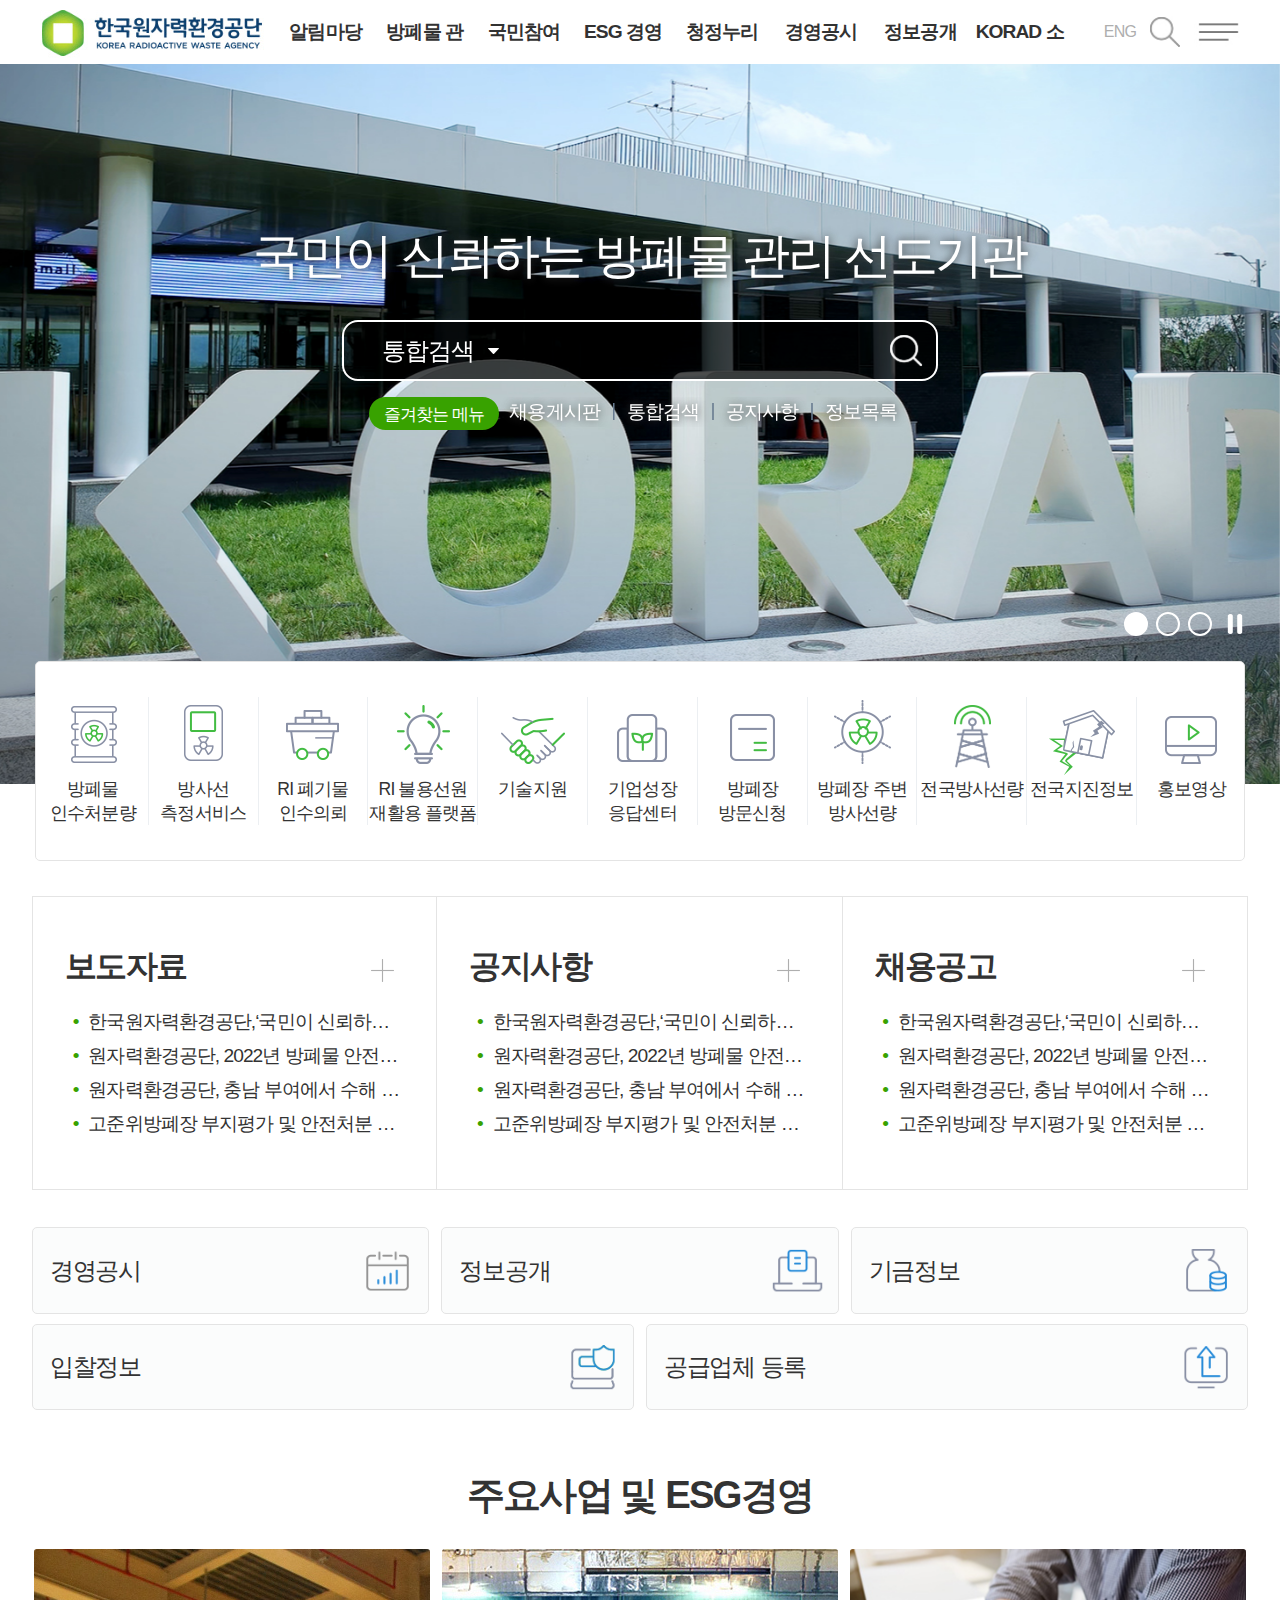
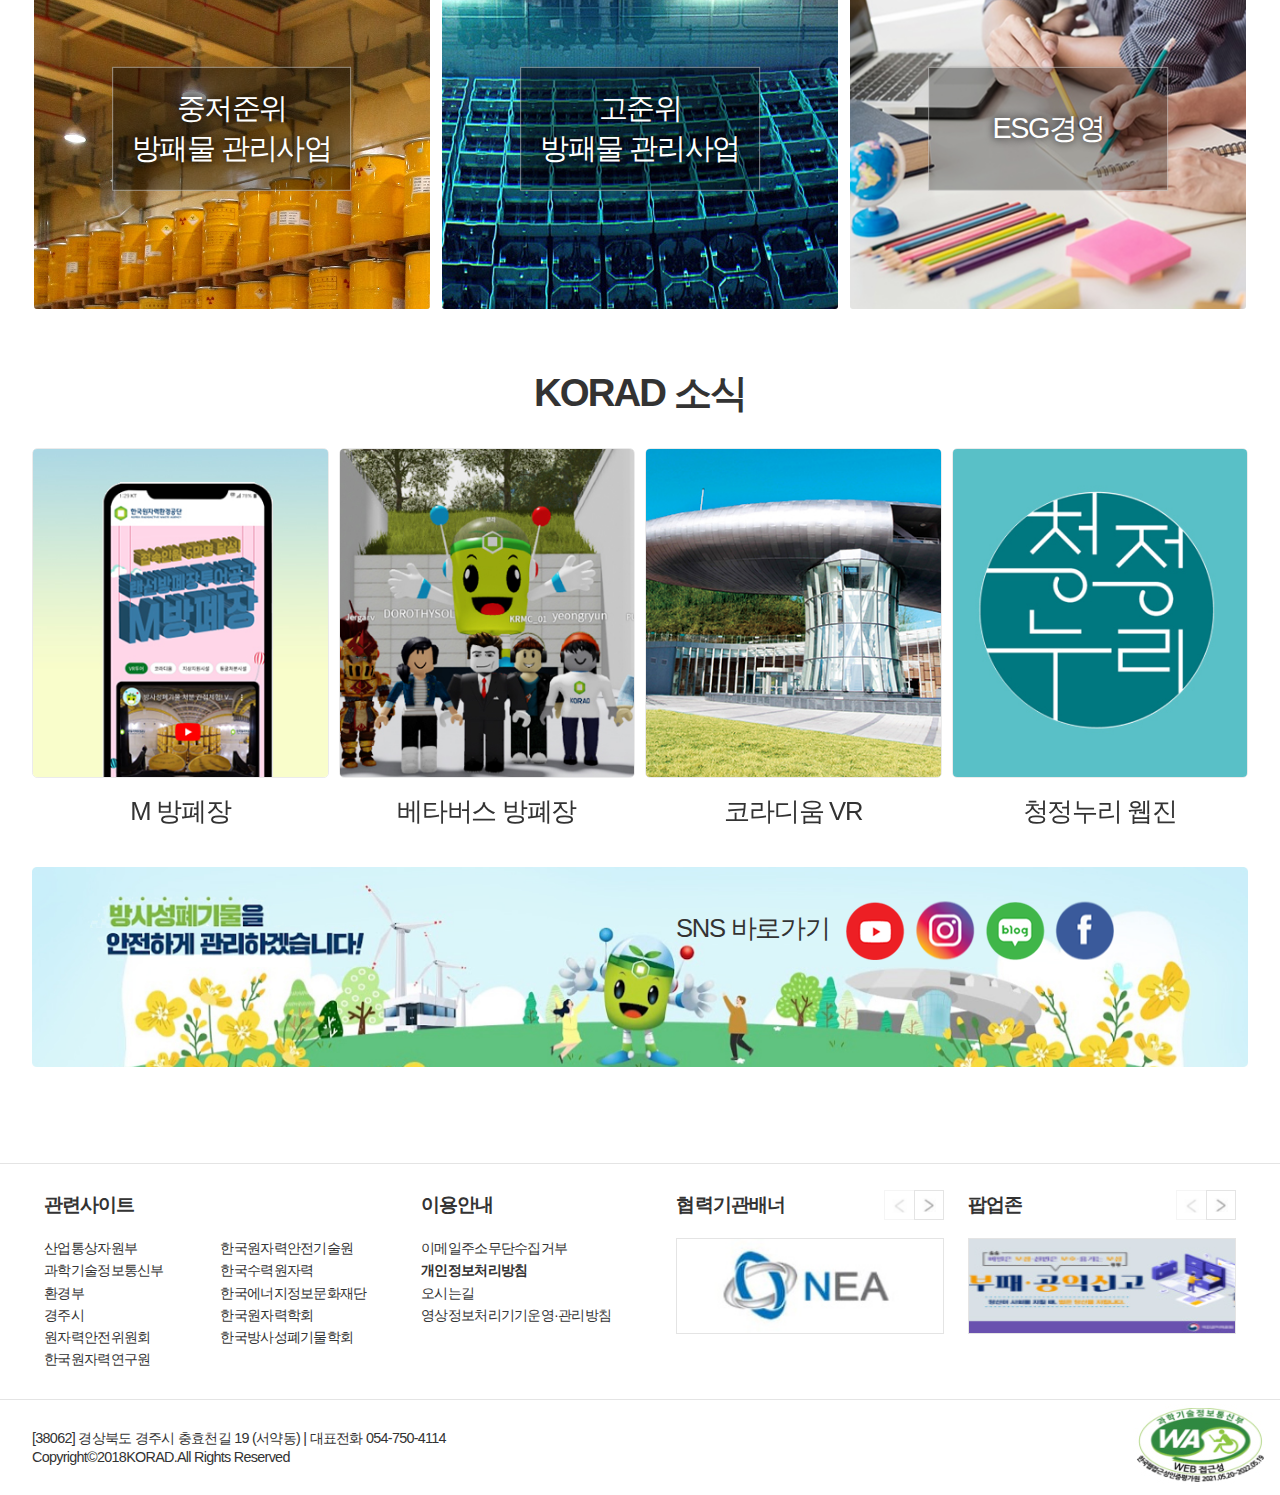
==== commit c9f1c2d6: "230530" ====
--- a/index.html
+++ b/index.html
@@ -155,7 +155,7 @@
                     <li><a href="#"><span>•</span>고준위방폐장 부지평가 및 안전처분 R&D, 속도 고준위방폐장 부지평가 및 안전처분 R&D</a></li> 
                 </ul>
                 <a href="#" class="board_more">
-                    <img src="img/more.png" alt="게시글 더보기">
+                    <img src="img/more.png" alt="보도자료 더보기">
                     <span class="blind">플러스 아이콘</span>
                 </a>
             </div>
@@ -168,7 +168,7 @@
                     <li><a href="#"><span>•</span>고준위방폐장 부지평가 및 안전처분 R&D, 속도 고준위방폐장 부지평가 및 안전처분 R&D</a></li>
                 </ul>
                 <a href="#" class="board_more">
-                    <img src="img/more.png" alt="게시글 더보기">
+                    <img src="img/more.png" alt="공지사항 더보기">
                     <span class="blind">플러스 아이콘</span>
                 </a>
             </div>
@@ -181,7 +181,7 @@
                     <li><a href="#"><span>•</span>고준위방폐장 부지평가 및 안전처분 R&D, 속도 고준위방폐장 부지평가 및 안전처분 R&D</a></li>
                 </ul>
                 <a href="#" class="board_more">
-                    <img src="img/more.png" alt="게시글 더보기">
+                    <img src="img/more.png" alt="채용공고 더보기">
                     <span class="blind">플러스 아이콘</span>
                 </a>
             </div>
@@ -263,17 +263,17 @@
             <h2 class="sns_banner_txt">SNS 바로가기</h2>
             <img src="img/sns_banner_txt.jpg" alt="방사성폐기물을 안전하게 관리하겠습니다!">
             <div class="sns_banner_icons">
-                <a href="#" class="sns_icon youtube">
+                <a href="https://www.youtube.com/" target="_blank" title="새창으로 열림" class="sns_icon youtube">
                     <span class="blind">유튜브</span>
                 </a>
-                <a href="#" class="sns_icon instagram">
+                <a href="https://www.instagram.com/" target="_blank" title="새창으로 열림" class="sns_icon instagram">
                     <span class="blind">인스타그램</span>
                 </a>
-                <br>
-                <a href="#" class="sns_icon naver">
+                <!-- <br> -->
+                <a href="https://www.naver.com/" target="_blank" title="새창으로 열림" class="sns_icon naver">
                     <span class="blind">네이버 블로그</span>
                 </a>
-                <a href="#" class="sns_icon facebook">
+                <a href="https://www.facebook.com/" target="_blank" title="새창으로 열림" class="sns_icon facebook">
                     <span class="blind">페이스북</span>
                 </a>
             </div>
@@ -317,6 +317,7 @@
             <!-- //이용안내 --> 
 
             <!-- 푸터배너 슬라이드 -->
+
             <div class="footer_bannerGroup">
                 <h2 class="footer_title">협력기관배너</h2>
                 <div class="footer_bannerContainer1 swiper-container">
@@ -347,10 +348,10 @@
                     </div>
                 </div>
                 <!-- Add Arrows -->
-                <div class="swiper-button-prev prevBtn2"></div>
-                <div class="swiper-button-next nextBtn2"></div>
-            </div>
-            <!-- 푸터배너 슬라이드 -->
+                <div class="swiper-button-prev prevBtn2"><span class="blind">이전 슬라이드</span></div>
+                <div class="swiper-button-next nextBtn2"><span class="blind">다음 슬라이드</span></div>
+            </div>
+            <!-- //푸터배너 슬라이드 -->
         </div>
 
         <hr>
--- a/css/main.css
+++ b/css/main.css
@@ -300,7 +300,7 @@
     padding: 0 0.5em;
 }
 .main_quickmenu:focus-visible {
-    outline-offset: -6px;
+    outline-offset: -4px;
 }
 
 /*** 검색창 ***/
@@ -476,6 +476,7 @@
     white-space: nowrap;
     text-overflow: ellipsis;
     word-break: break-all;
+    overflow: hidden;
     margin: 0 0 0.5em 0;
     padding-right: 1em;
     font-size: 2em;
@@ -489,27 +490,37 @@
 }
 
 .board .boardBox .board_contents li {
-    overflow: hidden;
-    white-space: nowrap;
-    text-overflow: ellipsis;
-    word-break: break-all;
     padding: 4px 0;
     font-size: 1.2em;
-}
-
-.board .boardBox .board_contents li::before {
+    overflow: hidden;
+}
+
+/* .board .boardBox .board_contents li::before {
     content: '•';
     color: #38a200;
     margin-right: 4px;
-}
+} */
+
+.board .boardBox .board_contents li span {
+    color: #38a200;
+    margin-right: 10px;
+}
+
 
 .board .boardBox .board_contents li a {
     padding-left: 0.4em;
     font-weight: 400;
+    display: block;
+    float: left;
+    width: 100%;
+    overflow: hidden;
+    white-space: nowrap;
+    word-break: break-all;
+    text-overflow: ellipsis;
 }
 
 .board .boardBox .board_contents li a:focus-visible {
-    width: 100%;
+    outline-offset: -1px;
 }
 
 
@@ -828,12 +839,17 @@
     position: relative;
 }
 
-.footer_bannerContainer {
-    width: 100%;
-    position: relative;
-}
-
-.footer_bannerContainer [class*='footer_bannerSlide'] {
+/* .footer_bannerContainer {
+    width: 100%;
+    position: relative;
+} */
+
+[class*='footer_bannerContainer'] {
+    width: 100%;
+    position: relative;
+}
+
+[class*='footer_bannerContainer'] [class*='footer_bannerSlide'] {
     display: inline-block;
     border: 1px solid #e4e4e4;
     width: 100%;
@@ -844,7 +860,7 @@
     background-repeat: no-repeat;
 }
 
-.footer_bannerContainer [class*='footer_bannerSlide']:focus-visible {
+[class*='footer_bannerContainer'] [class*='footer_bannerSlide']:focus-visible {
     outline-offset: -1px;
 }
 
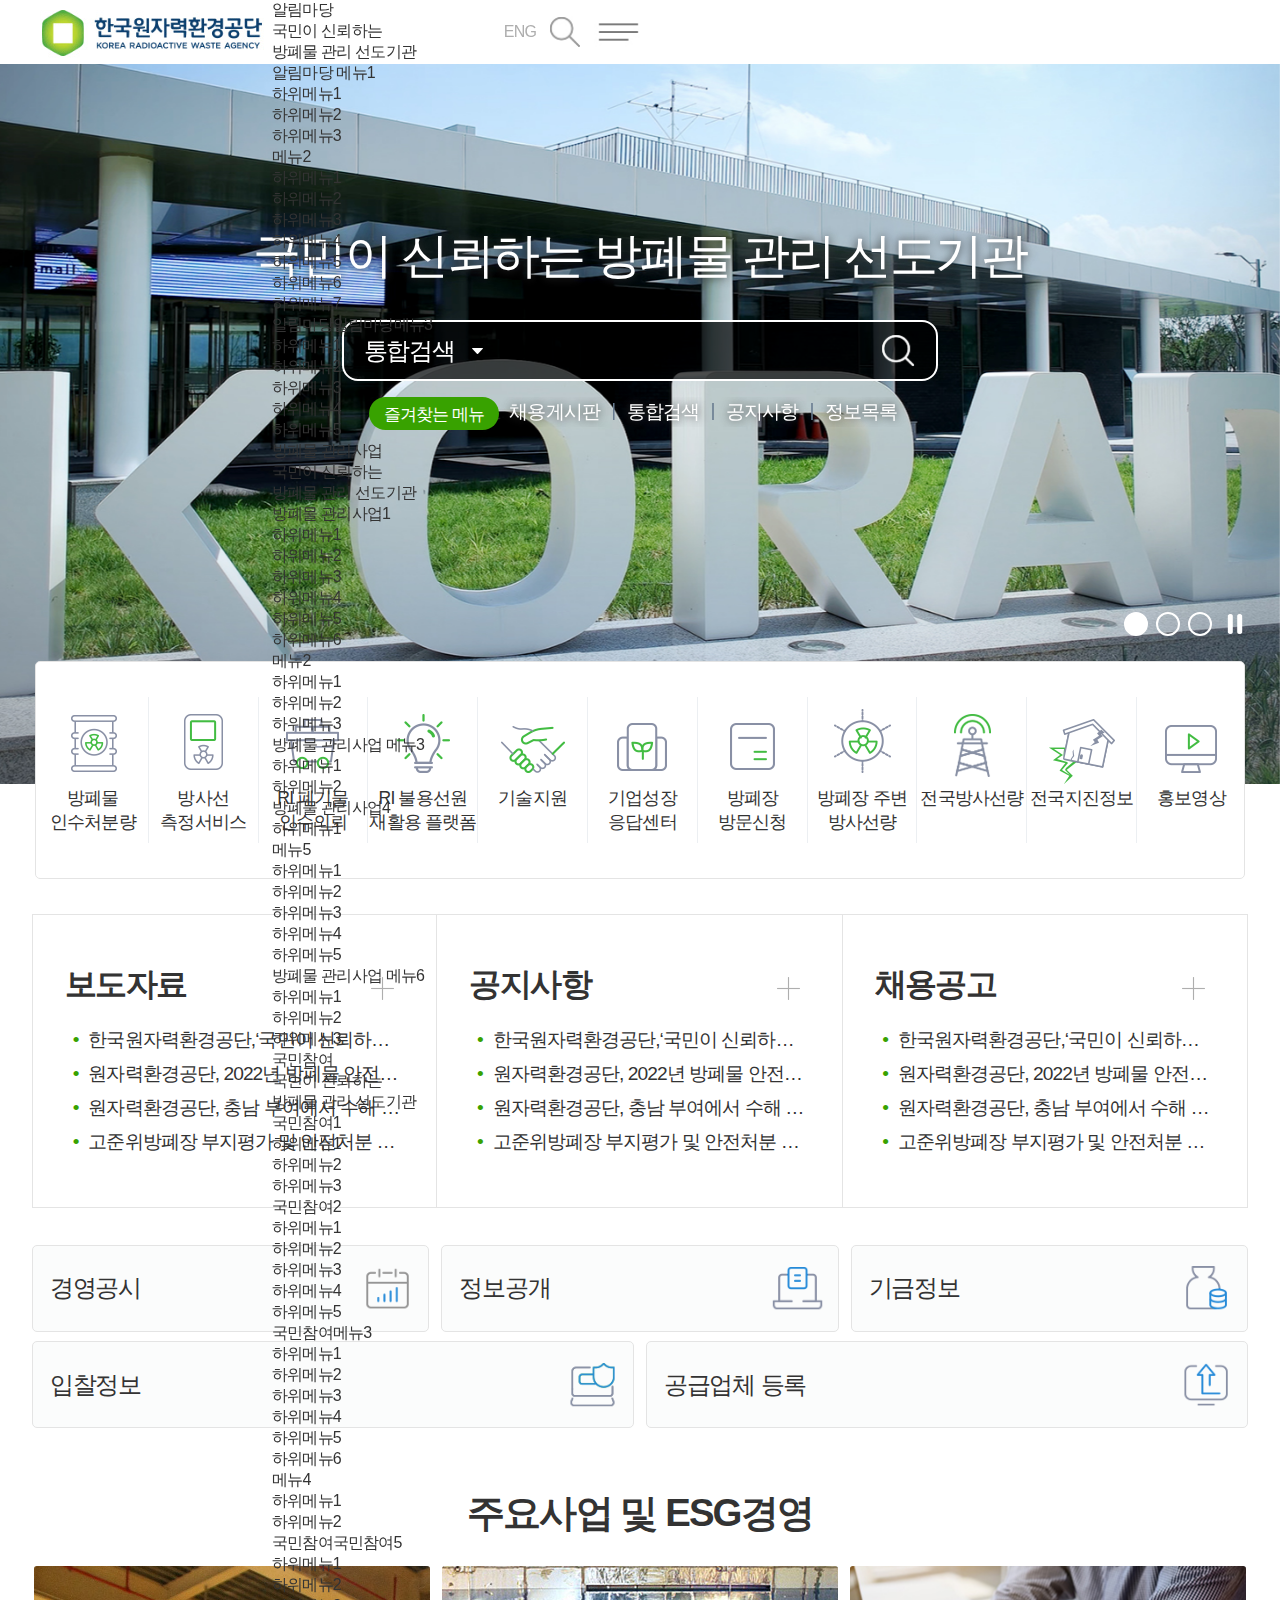
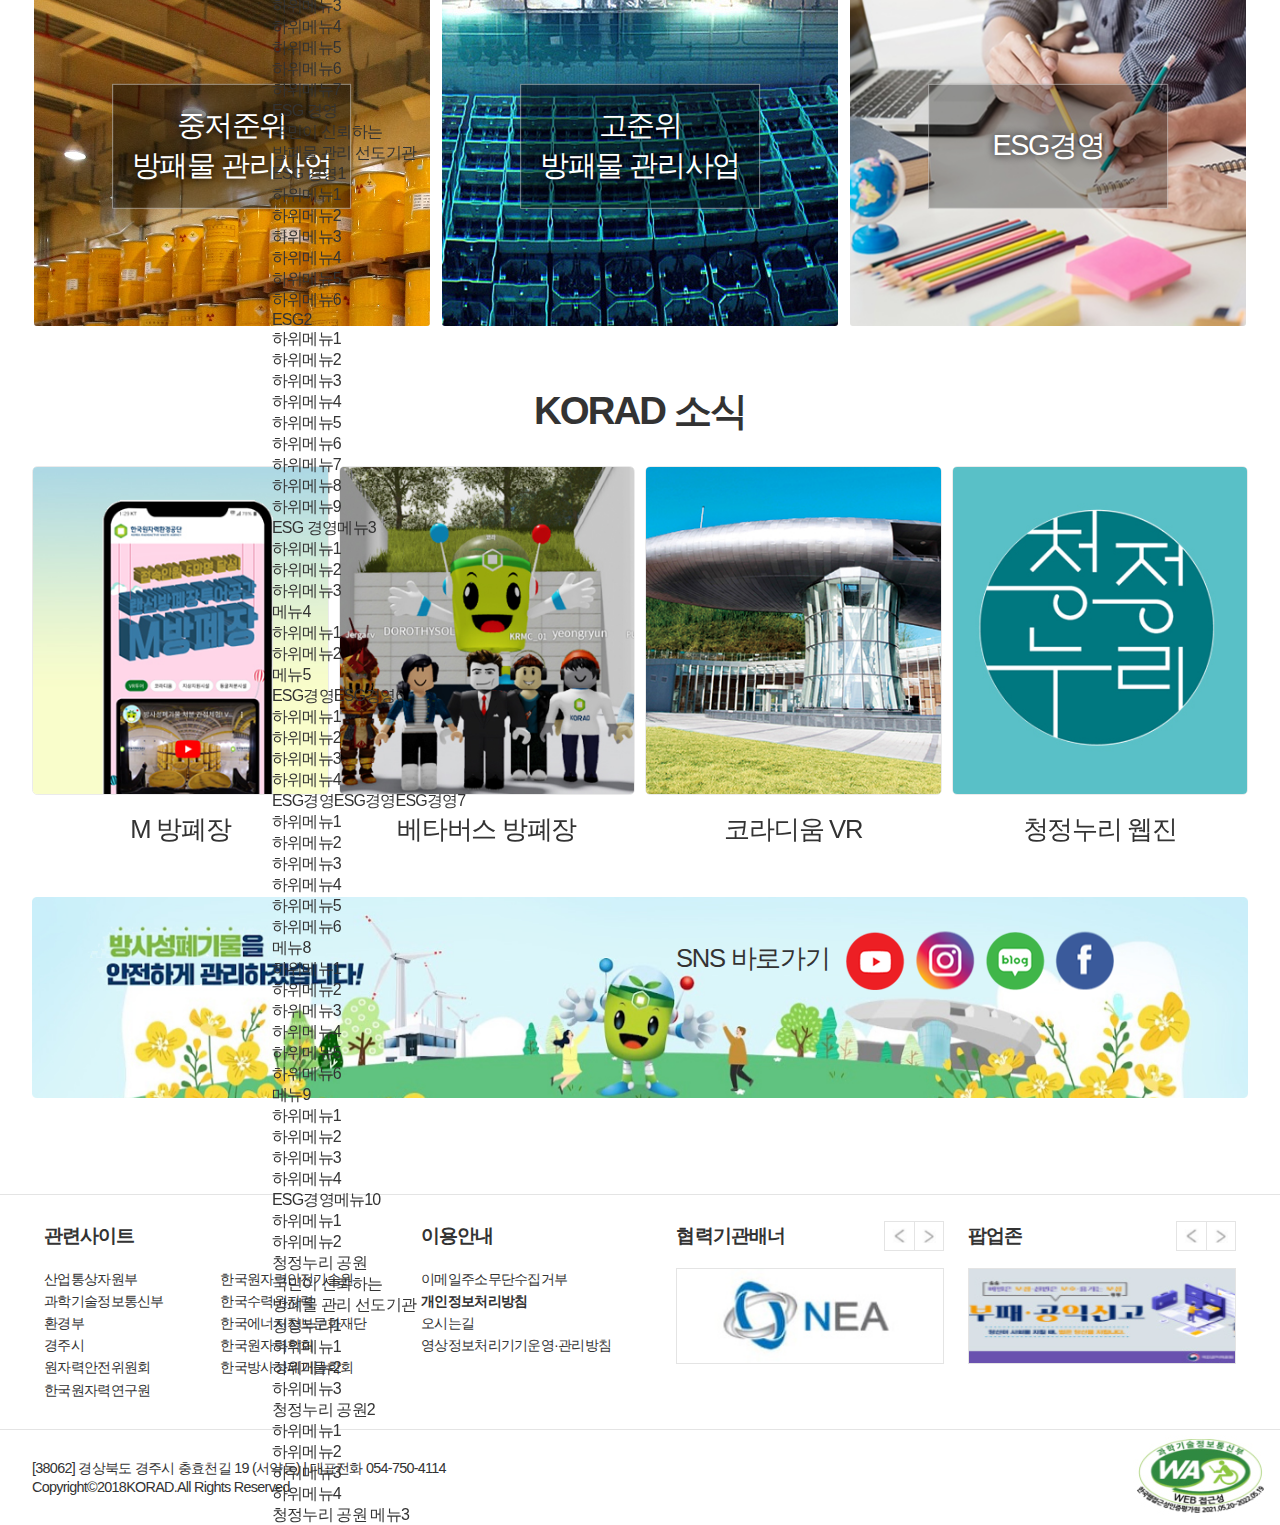
==== commit 24a23b1e: "230531" ====
--- a/index.html
+++ b/index.html
@@ -19,16 +19,538 @@
                 <span class="blind">한국원자력환경공단 메인페이지로 이동</span>
             </a>
         </h1>
-        <nav class="top_navbar">
-            <a href="#" class="top_nav_menu">알림마당</a>
-            <a href="#" class="top_nav_menu">방폐물 관리사업</a>
-            <a href="#" class="top_nav_menu">국민참여</a>
-            <a href="#" class="top_nav_menu">ESG 경영</a>
-            <a href="#" class="top_nav_menu">청정누리 공원</a>
-            <a href="#" class="top_nav_menu">경영공시</a>
-            <a href="#" class="top_nav_menu">정보공개</a>
-            <a href="#" class="top_nav_menu">KORAD 소개</a>
-        </nav>
+        <ul class="top_nav">
+            <!-- TopmenuDepth 1 -->
+            <li class="top_nav_menu">
+                <a href="#">알림마당</a>
+                <div class="top_nav_bg">
+                    <div class="top_nav_txt">국민이 신뢰하는 <br>방폐물 관리 선도기관</div>
+                    <ul class="top_nav_dept1">
+                        <!-- TopmenuDepth 2 -->
+                        <li>
+                            <a href="#">알림마당 메뉴1</a>
+                            <ul class="top_nav_dept2">
+                                <li><a href="#">하위메뉴1</a></li>
+                                <li><a href="#">하위메뉴2</a></li>
+                                <li><a href="#">하위메뉴3</a></li>
+                            </ul>
+                        </li>
+                        <!-- TopmenuDepth 2 -->
+                        <li>
+                            <a href="#">메뉴2</a>
+                            <ul class="top_nav_dept2">
+                                <li><a href="#">하위메뉴1</a></li>
+                                <li><a href="#">하위메뉴2</a></li>
+                                <li><a href="#">하위메뉴3</a></li>
+                                <li><a href="#">하위메뉴4</a></li>
+                                <li><a href="#">하위메뉴5</a></li>
+                                <li><a href="#">하위메뉴6</a></li>
+                                <li><a href="#">하위메뉴7</a></li>
+                            </ul>
+                        </li>
+                        <!-- TopmenuDepth 2 -->
+                        <li>
+                            <a href="#">알림마당알림마당메뉴3</a>
+                            <ul class="top_nav_dept2">
+                                <li><a href="#">하위메뉴1</a></li>
+                                <li><a href="#">하위메뉴2</a></li>
+                                <li><a href="#">하위메뉴3</a></li>
+                                <li><a href="#">하위메뉴4</a></li>
+                                <li><a href="#">하위메뉴5</a></li>
+                            </ul>
+                        </li>
+                    </ul>
+                </div>
+            </li>
+            <!-- TopmenuDepth 1 -->
+            <li class="top_nav_menu">
+                <a href="#">방폐물 관리사업</a>
+                <div class="top_nav_bg">
+                    <div class="top_nav_txt">국민이 신뢰하는 <br>방폐물 관리 선도기관</div>
+                    <ul class="top_nav_dept1">
+                        <!-- TopmenuDepth 2 -->
+                        <li>
+                            <a href="#">방폐물 관리사업1</a>
+                            <ul class="top_nav_dept2">
+                                <li><a href="#">하위메뉴1</a></li>
+                                <li><a href="#">하위메뉴2</a></li>
+                                <li><a href="#">하위메뉴3</a></li>
+                                <li><a href="#">하위메뉴4</a></li>
+                                <li><a href="#">하위메뉴5</a></li>
+                                <li><a href="#">하위메뉴6</a></li>
+                            </ul>
+                        </li>
+                        <!-- TopmenuDepth 2 -->
+                        <li>
+                            <a href="#">메뉴2</a>
+                            <ul class="top_nav_dept2">
+                                <li><a href="#">하위메뉴1</a></li>
+                                <li><a href="#">하위메뉴2</a></li>
+                                <li><a href="#">하위메뉴3</a></li>
+                            </ul>
+                        </li>
+                        <!-- TopmenuDepth 2 -->
+                        <li>
+                            <a href="#">방폐물 관리사업 메뉴3</a>
+                            <ul class="top_nav_dept2">
+                                <li><a href="#">하위메뉴1</a></li>
+                                <li><a href="#">하위메뉴2</a></li>
+                            </ul>
+                        </li>
+                        <!-- TopmenuDepth 2 -->
+                        <li>
+                            <a href="#">방폐물 관리사업4</a>
+                            <ul class="top_nav_dept2">
+                                <li><a href="#">하위메뉴1</a></li>
+                            </ul>
+                        </li>
+                        <!-- TopmenuDepth 2 -->
+                        <li>
+                            <a href="#">메뉴5</a>
+                            <ul class="top_nav_dept2">
+                                <li><a href="#">하위메뉴1</a></li>
+                                <li><a href="#">하위메뉴2</a></li>
+                                <li><a href="#">하위메뉴3</a></li>
+                                <li><a href="#">하위메뉴4</a></li>
+                                <li><a href="#">하위메뉴5</a></li>
+                            </ul>
+                        </li>
+                        <!-- TopmenuDepth 2 -->
+                        <li>
+                            <a href="#">방폐물 관리사업 메뉴6</a>
+                            <ul class="top_nav_dept2">
+                                <li><a href="#">하위메뉴1</a></li>
+                                <li><a href="#">하위메뉴2</a></li>
+                                <li><a href="#">하위메뉴3</a></li>
+                            </ul>
+                        </li>
+                    </ul>
+                </div>
+            </li>
+            <!-- TopmenuDepth 1 -->
+            <li class="top_nav_menu">
+                <a href="#">국민참여</a>
+                <div class="top_nav_bg">
+                    <div class="top_nav_txt">국민이 신뢰하는 <br>방폐물 관리 선도기관</div>
+                    <ul class="top_nav_dept1">
+                        <!-- TopmenuDepth 2 -->
+                        <li>
+                            <a href="#">국민참여1</a>
+                            <ul class="top_nav_dept2">
+                                <li><a href="#">하위메뉴1</a></li>
+                                <li><a href="#">하위메뉴2</a></li>
+                                <li><a href="#">하위메뉴3</a></li>
+                            </ul>
+                        </li>
+                        <!-- TopmenuDepth 2 -->
+                        <li>
+                            <a href="#">국민참여2</a>
+                            <ul class="top_nav_dept2">
+                                <li><a href="#">하위메뉴1</a></li>
+                                <li><a href="#">하위메뉴2</a></li>
+                                <li><a href="#">하위메뉴3</a></li>
+                                <li><a href="#">하위메뉴4</a></li>
+                                <li><a href="#">하위메뉴5</a></li>
+                            </ul>
+                        </li>
+                        <!-- TopmenuDepth 2 -->
+                        <li>
+                            <a href="#">국민참여메뉴3</a>
+                            <ul class="top_nav_dept2">
+                                <li><a href="#">하위메뉴1</a></li>
+                                <li><a href="#">하위메뉴2</a></li>
+                                <li><a href="#">하위메뉴3</a></li>
+                                <li><a href="#">하위메뉴4</a></li>
+                                <li><a href="#">하위메뉴5</a></li>
+                                <li><a href="#">하위메뉴6</a></li>
+                            </ul>
+                        </li>
+                        <!-- TopmenuDepth 2 -->
+                        <li>
+                            <a href="#">메뉴4</a>
+                            <ul class="top_nav_dept2">
+                                <li><a href="#">하위메뉴1</a></li>
+                                <li><a href="#">하위메뉴2</a></li>
+                            </ul>
+                        </li>
+                        <!-- TopmenuDepth 2 -->
+                        <li>
+                            <a href="#">국민참여국민참여5</a>
+                            <ul class="top_nav_dept2">
+                                <li><a href="#">하위메뉴1</a></li>
+                                <li><a href="#">하위메뉴2</a></li>
+                                <li><a href="#">하위메뉴3</a></li>
+                                <li><a href="#">하위메뉴4</a></li>
+                                <li><a href="#">하위메뉴5</a></li>
+                                <li><a href="#">하위메뉴6</a></li>
+                                <li><a href="#">하위메뉴7</a></li>
+                            </ul>
+                        </li>
+                    </ul>
+                </div>
+            </li>
+            <!-- TopmenuDepth 1 -->
+            <li class="top_nav_menu">
+                <a href="#">ESG 경영</a>
+                <div class="top_nav_bg">
+                    <div class="top_nav_txt">국민이 신뢰하는 <br>방폐물 관리 선도기관</div>
+                    <ul class="top_nav_dept1">
+                        <!-- TopmenuDepth 2 -->
+                        <li>
+                            <a href="#">ESG 경영1</a>
+                            <ul class="top_nav_dept2">
+                                <li><a href="#">하위메뉴1</a></li>
+                                <li><a href="#">하위메뉴2</a></li>
+                                <li><a href="#">하위메뉴3</a></li>
+                                <li><a href="#">하위메뉴4</a></li>
+                                <li><a href="#">하위메뉴5</a></li>
+                                <li><a href="#">하위메뉴6</a></li>
+                            </ul>
+                        </li>
+                        <!-- TopmenuDepth 2 -->
+                        <li>
+                            <a href="#">ESG2</a>
+                            <ul class="top_nav_dept2">
+                                <li><a href="#">하위메뉴1</a></li>
+                                <li><a href="#">하위메뉴2</a></li>
+                                <li><a href="#">하위메뉴3</a></li>
+                                <li><a href="#">하위메뉴4</a></li>
+                                <li><a href="#">하위메뉴5</a></li>
+                                <li><a href="#">하위메뉴6</a></li>
+                                <li><a href="#">하위메뉴7</a></li>
+                                <li><a href="#">하위메뉴8</a></li>
+                                <li><a href="#">하위메뉴9</a></li>
+                            </ul>
+                        </li>
+                        <!-- TopmenuDepth 2 -->
+                        <li>
+                            <a href="#">ESG 경영메뉴3</a>
+                            <ul class="top_nav_dept2">
+                                <li><a href="#">하위메뉴1</a></li>
+                                <li><a href="#">하위메뉴2</a></li>
+                                <li><a href="#">하위메뉴3</a></li>
+                            </ul>
+                        </li>
+                        <!-- TopmenuDepth 2 -->
+                        <li>
+                            <a href="#">메뉴4</a>
+                            <ul class="top_nav_dept2">
+                                <li><a href="#">하위메뉴1</a></li>
+                                <li><a href="#">하위메뉴2</a></li>
+                            </ul>
+                        </li>
+                        <!-- TopmenuDepth 2 -->
+                        <li>
+                            <a href="#">메뉴5</a>
+                            <ul class="top_nav_dept2">
+                            </ul>
+                        </li>
+                        <!-- TopmenuDepth 2 -->
+                        <li>
+                            <a href="#">ESG경영ESG경영6</a>
+                            <ul class="top_nav_dept2">
+                                <li><a href="#">하위메뉴1</a></li>
+                                <li><a href="#">하위메뉴2</a></li>
+                                <li><a href="#">하위메뉴3</a></li>
+                                <li><a href="#">하위메뉴4</a></li>
+                            </ul>
+                        </li>
+                        <!-- TopmenuDepth 2 -->
+                        <li>
+                            <a href="#">ESG경영ESG경영ESG경영7</a>
+                            <ul class="top_nav_dept2">
+                                <li><a href="#">하위메뉴1</a></li>
+                                <li><a href="#">하위메뉴2</a></li>
+                                <li><a href="#">하위메뉴3</a></li>
+                                <li><a href="#">하위메뉴4</a></li>
+                                <li><a href="#">하위메뉴5</a></li>
+                                <li><a href="#">하위메뉴6</a></li>
+                            </ul>
+                        </li>
+                        <!-- TopmenuDepth 2 -->
+                        <li>
+                            <a href="#">메뉴8</a>
+                            <ul class="top_nav_dept2">
+                                <li><a href="#">하위메뉴1</a></li>
+                                <li><a href="#">하위메뉴2</a></li>
+                                <li><a href="#">하위메뉴3</a></li>
+                                <li><a href="#">하위메뉴4</a></li>
+                                <li><a href="#">하위메뉴5</a></li>
+                                <li><a href="#">하위메뉴6</a></li>
+                            </ul>
+                        </li>
+                        <!-- TopmenuDepth 2 -->
+                        <li>
+                            <a href="#">메뉴9</a>
+                            <ul class="top_nav_dept2">
+                                <li><a href="#">하위메뉴1</a></li>
+                                <li><a href="#">하위메뉴2</a></li>
+                                <li><a href="#">하위메뉴3</a></li>
+                                <li><a href="#">하위메뉴4</a></li>
+                            </ul>
+                        </li>
+                        <!-- TopmenuDepth 2 -->
+                        <li>
+                            <a href="#">ESG경영메뉴10</a>
+                            <ul class="top_nav_dept2">
+                                <li><a href="#">하위메뉴1</a></li>
+                                <li><a href="#">하위메뉴2</a></li>
+                            </ul>
+                        </li>
+                    </ul>
+                </div>
+            </li>
+            <!-- TopmenuDepth 1 -->
+            <li class="top_nav_menu">
+                <a href="#">청정누리 공원</a>
+                <div class="top_nav_bg">
+                    <div class="top_nav_txt">국민이 신뢰하는 <br>방폐물 관리 선도기관</div>
+                    <ul class="top_nav_dept1">
+                        <!-- TopmenuDepth 2 -->
+                        <li>
+                            <a href="#">청정누리1</a>
+                            <ul class="top_nav_dept2">
+                                <li><a href="#">하위메뉴1</a></li>
+                                <li><a href="#">하위메뉴2</a></li>
+                                <li><a href="#">하위메뉴3</a></li>
+                            </ul>
+                        </li>
+                        <!-- TopmenuDepth 2 -->
+                        <li>
+                            <a href="#">청정누리 공원2</a>
+                            <ul class="top_nav_dept2">
+                                <li><a href="#">하위메뉴1</a></li>
+                                <li><a href="#">하위메뉴2</a></li>
+                                <li><a href="#">하위메뉴3</a></li>
+                                <li><a href="#">하위메뉴4</a></li>
+                            </ul>
+                        </li>
+                        <!-- TopmenuDepth 2 -->
+                        <li>
+                            <a href="#">청정누리 공원 메뉴3</a>
+                            <ul class="top_nav_dept2">
+                                <li><a href="#">하위메뉴1</a></li>
+                                <li><a href="#">하위메뉴2</a></li>
+                                <li><a href="#">하위메뉴3</a></li>
+                                <li><a href="#">하위메뉴4</a></li>
+                                <li><a href="#">하위메뉴5</a></li>
+                            </ul>
+                        </li>
+                        <!-- TopmenuDepth 2 -->
+                        <li>
+                            <a href="#">공원4</a>
+                            <ul class="top_nav_dept2">
+                                <li><a href="#">하위메뉴1</a></li>
+                            </ul>
+                        </li>
+                    </ul>
+                </div>
+            </li>
+            <!-- TopmenuDepth 1 -->
+            <li class="top_nav_menu">
+                <a href="#">경영공시</a>
+                <div class="top_nav_bg">
+                    <div class="top_nav_txt">국민이 신뢰하는 <br>방폐물 관리 선도기관</div>
+                    <ul class="top_nav_dept1">
+                        <!-- TopmenuDepth 2 -->
+                        <li>
+                            <a href="#">메뉴1</a>
+                            <ul class="top_nav_dept2">
+                                <li><a href="#">하위메뉴1</a></li>
+                                <li><a href="#">하위메뉴2</a></li>
+                                <li><a href="#">하위메뉴3</a></li>
+                                <li><a href="#">하위메뉴4</a></li>
+                                <li><a href="#">하위메뉴5</a></li>
+                                <li><a href="#">하위메뉴6</a></li>
+                                <li><a href="#">하위메뉴7</a></li>
+                                <li><a href="#">하위메뉴8</a></li>
+                                <li><a href="#">하위메뉴9</a></li>
+                            </ul>
+                        </li>
+                        <!-- TopmenuDepth 2 -->
+                        <li>
+                            <a href="#">경영공시 메뉴2</a>
+                            <ul class="top_nav_dept2">
+                                <li><a href="#">하위메뉴1</a></li>
+                                <li><a href="#">하위메뉴2</a></li>
+                                <li><a href="#">하위메뉴3</a></li>
+                                <li><a href="#">하위메뉴4</a></li>
+                                <li><a href="#">하위메뉴5</a></li>
+                            </ul>
+                        </li>
+                        <!-- TopmenuDepth 2 -->
+                        <li>
+                            <a href="#">경영공시3</a>
+                            <ul class="top_nav_dept2">
+                                <li><a href="#">하위메뉴1</a></li>
+                                <li><a href="#">하위메뉴2</a></li>
+                                <li><a href="#">하위메뉴3</a></li>
+                                <li><a href="#">하위메뉴4</a></li>
+                                <li><a href="#">하위메뉴5</a></li>
+                                <li><a href="#">하위메뉴6</a></li>
+                            </ul>
+                        </li>
+                    </ul>
+                </div>
+            </li>
+            <!-- TopmenuDepth 1 -->
+            <li class="top_nav_menu">
+                <a href="#">정보공개</a>
+                <div class="top_nav_bg">
+                    <div class="top_nav_txt">국민이 신뢰하는 <br>방폐물 관리 선도기관</div>
+                    <ul class="top_nav_dept1">
+                        <!-- TopmenuDepth 2 -->
+                        <li>
+                            <a href="#">정보공개1</a>
+                            <ul class="top_nav_dept2">
+                                <li><a href="#">하위메뉴1</a></li>
+                                <li><a href="#">하위메뉴2</a></li>
+                                <li><a href="#">하위메뉴3</a></li>
+                                <li><a href="#">하위메뉴4</a></li>
+                                <li><a href="#">하위메뉴5</a></li>
+                                <li><a href="#">하위메뉴6</a></li>
+                                <li><a href="#">하위메뉴7</a></li>
+                            </ul>
+                        </li>
+                        <!-- TopmenuDepth 2 -->
+                        <li>
+                            <a href="#">메뉴2</a>
+                            <ul class="top_nav_dept2">
+                                <li><a href="#">하위메뉴1</a></li>
+                                <li><a href="#">하위메뉴2</a></li>
+                                <li><a href="#">하위메뉴3</a></li>
+                                <li><a href="#">하위메뉴4</a></li>
+                            </ul>
+                        </li>
+                        <!-- TopmenuDepth 2 -->
+                        <li>
+                            <a href="#">정보공개메뉴3</a>
+                            <ul class="top_nav_dept2">
+                                <li><a href="#">하위메뉴1</a></li>
+                                <li><a href="#">하위메뉴2</a></li>
+                                <li><a href="#">하위메뉴3</a></li>
+                                <li><a href="#">하위메뉴4</a></li>
+                                <li><a href="#">하위메뉴5</a></li>
+                            </ul>
+                        </li>
+                        <!-- TopmenuDepth 2 -->
+                        <li>
+                            <a href="#">메뉴4</a>
+                            <ul class="top_nav_dept2">
+                                <li><a href="#">하위메뉴1</a></li>
+                                <li><a href="#">하위메뉴2</a></li>
+                                <li><a href="#">하위메뉴3</a></li>
+                                <li><a href="#">하위메뉴4</a></li>
+                                <li><a href="#">하위메뉴5</a></li>
+                                <li><a href="#">하위메뉴6</a></li>
+                            </ul>
+                        </li>
+                        <!-- TopmenuDepth 2 -->
+                        <li>
+                            <a href="#">메뉴5</a>
+                            <ul class="top_nav_dept2">
+                                <li><a href="#">하위메뉴1</a></li>
+                                <li><a href="#">하위메뉴2</a></li>
+                                <li><a href="#">하위메뉴3</a></li>
+                            </ul>
+                        </li>
+                        <!-- TopmenuDepth 2 -->
+                        <li>
+                            <a href="#">정보공개정보공개6</a>
+                            <ul class="top_nav_dept2">
+                                <li><a href="#">하위메뉴1</a></li>
+                                <li><a href="#">하위메뉴2</a></li>
+                                <li><a href="#">하위메뉴3</a></li>
+                                <li><a href="#">하위메뉴4</a></li>
+                                <li><a href="#">하위메뉴5</a></li>
+                                <li><a href="#">하위메뉴6</a></li>
+                            </ul>
+                        </li>
+                        <!-- TopmenuDepth 2 -->
+                        <li>
+                            <a href="#">정보공개7</a>
+                            <ul class="top_nav_dept2">
+                                <li><a href="#">하위메뉴1</a></li>
+                                <li><a href="#">하위메뉴2</a></li>
+                                <li><a href="#">하위메뉴3</a></li>
+                                <li><a href="#">하위메뉴4</a></li>
+                                <li><a href="#">하위메뉴5</a></li>
+                                <li><a href="#">하위메뉴6</a></li>
+                                <li><a href="#">하위메뉴7</a></li>
+                            </ul>
+                        </li>
+                        <!-- TopmenuDepth 2 -->
+                        <li>
+                            <a href="#">정보공개정보공개메뉴8</a>
+                            <ul class="top_nav_dept2">
+                                <li><a href="#">하위메뉴1</a></li>
+                                <li><a href="#">하위메뉴2</a></li>
+                                <li><a href="#">하위메뉴3</a></li>
+                            </ul>
+                        </li>
+                    </ul>
+                </div>
+            </li>
+            <!-- TopmenuDepth 1 -->
+            <li class="top_nav_menu">
+                <a href="#">KORAD 소개</a>
+                <div class="top_nav_bg">
+                    <div class="top_nav_txt">국민이 신뢰하는 <br>방폐물 관리 선도기관</div>
+                    <ul class="top_nav_dept1">
+                        <!-- TopmenuDepth 2 -->
+                        <li>
+                            <a href="#">소개1</a>
+                            <ul class="top_nav_dept2">
+                                <li><a href="#">하위메뉴1</a></li>
+                                <li><a href="#">하위메뉴2</a></li>
+                                <li><a href="#">하위메뉴3</a></li>
+                                <li><a href="#">하위메뉴4</a></li>
+                                <li><a href="#">하위메뉴5</a></li>
+                            </ul>
+                        </li>
+                        <!-- TopmenuDepth 2 -->
+                        <li>
+                            <a href="#">KORAD2</a>
+                            <ul class="top_nav_dept2">
+                                <li><a href="#">하위메뉴1</a></li>
+                                <li><a href="#">하위메뉴2</a></li>
+                                <li><a href="#">하위메뉴3</a></li>
+                            </ul>
+                        </li>
+                        <!-- TopmenuDepth 2 -->
+                        <li>
+                            <a href="#">KORAD소개메뉴3</a>
+                            <ul class="top_nav_dept2">
+                                <li><a href="#">하위메뉴1</a></li>
+                                <li><a href="#">하위메뉴2</a></li>
+                            </ul>
+                        </li>
+                        <!-- TopmenuDepth 2 -->
+                        <li>
+                            <a href="#">소개소개4</a>
+                            <ul class="top_nav_dept2">
+                                <li><a href="#">하위메뉴1</a></li>
+                            </ul>
+                        </li>
+                        <!-- TopmenuDepth 2 -->
+                        <li>
+                            <a href="#">KORAD소개메뉴메뉴5</a>
+                            <ul class="top_nav_dept2">
+                                <li><a href="#">하위메뉴1</a></li>
+                                <li><a href="#">하위메뉴2</a></li>
+                                <li><a href="#">하위메뉴3</a></li>
+                                <li><a href="#">하위메뉴4</a></li>
+                                <li><a href="#">하위메뉴5</a></li>
+                                <li><a href="#">하위메뉴6</a></li>
+                                <li><a href="#">하위메뉴7</a></li>
+                                <li><a href="#">하위메뉴8</a></li>
+                            </ul>
+                        </li>
+                    </ul>
+                </div>
+            </li>
+        </ul>
+
         <ul class="nav_icon">
             <li class="nav_icon_items hidden"><a href="#">ENG</a></li>
             <li class="nav_icon_items hidden">
@@ -281,6 +803,7 @@
         <!--SNS 배너-->
     </main>
 
+    <!-- 푸터 -->
     <footer class="footer">
         <hr>
         <div class="footer_container">
@@ -304,6 +827,7 @@
                 </ul>
             </div>
             <!-- //관련사이트 -->
+
             <!-- 이용안내 -->
             <div class="footer_guide">
                 <h2 class="footer_title">이용안내</h2>
@@ -317,7 +841,6 @@
             <!-- //이용안내 --> 
 
             <!-- 푸터배너 슬라이드 -->
-
             <div class="footer_bannerGroup">
                 <h2 class="footer_title">협력기관배너</h2>
                 <div class="footer_bannerContainer1 swiper-container">
@@ -361,6 +884,7 @@
             <a href="#"><img src="img/company_info_mark.jpg" alt="WEB접근성인증마크"></a>
         </div>
     </footer>
+    <!-- //푸터 -->
 </body>
 
 </html>--- a/css/main.css
+++ b/css/main.css
@@ -1,60 +1,60 @@
 @font-face {
     font-family: 'Noto Sans KR';
-    src:url('../font/Noto_Sans_KR/NotoSansKR-Thin.eot') format(‘embedded-opentype’);
-    src:url('../font/Noto_Sans_KR/NotoSansKR-Thin.woff2') format(‘woff2’);
-    src:url('../font/Noto_Sans_KR/NotoSansKR-Thin.woff') format(‘woff’);
-    src:url('../font/Noto_Sans_KR/NotoSansKR-Thin.ttf') format(‘truetype’);
-    src:url('../font/Noto_Sans_KR/NotoSansKR-Thin.otf') format(‘opentype’);
     font-weight: 100;
+    src:url('../font/Noto_Sans_KR/NotoSansKR-Thin.eot?#iefix') format(‘embedded-opentype’),
+        url('../font/Noto_Sans_KR/NotoSansKR-Thin.woff2') format(‘woff2’),
+        url('../font/Noto_Sans_KR/NotoSansKR-Thin.woff') format(‘woff’),
+        url('../font/Noto_Sans_KR/NotoSansKR-Thin.ttf') format(‘truetype’),
+        url('../font/Noto_Sans_KR/NotoSansKR-Thin.otf') format(‘opentype’);
 }
 
 @font-face {
     font-family: 'Noto Sans KR';
-    src:url('../font/Noto_Sans_KR/NotoSansKR-Light.eot?#iefix') format(‘embedded-opentype’);
-    src:url('../font/Noto_Sans_KR/NotoSansKR-Light.woff2') format(‘woff2’);
-    src:url('../font/Noto_Sans_KR/NotoSansKR-Light.woff') format(‘woff’);
-    src:url('../font/Noto_Sans_KR/NotoSansKR-Light.ttf') format(‘truetype’);
-    src:url('../font/Noto_Sans_KR/NotoSansKR-Light.otf') format(‘opentype’);
+    src:url('../font/Noto_Sans_KR/NotoSansKR-Light.eot?#iefix') format(‘embedded-opentype’),
+        url('../font/Noto_Sans_KR/NotoSansKR-Light.woff2') format(‘woff2’),
+        url('../font/Noto_Sans_KR/NotoSansKR-Light.woff') format(‘woff’),
+        url('../font/Noto_Sans_KR/NotoSansKR-Light.ttf') format(‘truetype’),
+        url('../font/Noto_Sans_KR/NotoSansKR-Light.otf') format(‘opentype’);
     font-weight: 300;
 }
 
 @font-face {
     font-family: 'Noto Sans KR';
-    src:url('../font/Noto_Sans_KR/NotoSansKR-Regular.eot?#iefix') format(‘embedded-opentype’);
-    src:url('../font/Noto_Sans_KR/NotoSansKR-Regular.woff2') format(‘woff2’);
-    src:url('../font/Noto_Sans_KR/NotoSansKR-Regular.woff') format(‘woff’);
-    src:url('../font/Noto_Sans_KR/NotoSansKR-Regular.ttf') format(‘truetype’);
-    src:url('../font/Noto_Sans_KR/NotoSansKR-Regular.otf') format(‘opentype’);
+    src:url('../font/Noto_Sans_KR/NotoSansKR-Regular.eot?#iefix') format(‘embedded-opentype’),
+        url('../font/Noto_Sans_KR/NotoSansKR-Regular.woff2') format(‘woff2’),
+        url('../font/Noto_Sans_KR/NotoSansKR-Regular.woff') format(‘woff’),
+        url('../font/Noto_Sans_KR/NotoSansKR-Regular.ttf') format(‘truetype’),
+        url('../font/Noto_Sans_KR/NotoSansKR-Regular.otf') format(‘opentype’);
     font-weight: 400;
 }
 
 @font-face {
     font-family: 'Noto Sans KR';
-    src:url('../font/Noto_Sans_KR/NotoSansKR-Medium.eot?#iefix') format(‘embedded-opentype’);
-    src:url('../font/Noto_Sans_KR/NotoSansKR-Medium.woff2') format(‘woff2’);
-    src:url('../font/Noto_Sans_KR/NotoSansKR-Medium.woff') format(‘woff’);
-    src:url('../font/Noto_Sans_KR/NotoSansKR-Medium.ttf') format(‘truetype’);
-    src:url('../font/Noto_Sans_KR/NotoSansKR-Medium.otf') format(‘opentype’);
+    src:url('../font/Noto_Sans_KR/NotoSansKR-Medium.eot?#iefix') format(‘embedded-opentype’),
+        url('../font/Noto_Sans_KR/NotoSansKR-Medium.woff2') format(‘woff2’),
+        url('../font/Noto_Sans_KR/NotoSansKR-Medium.woff') format(‘woff’),
+        url('../font/Noto_Sans_KR/NotoSansKR-Medium.ttf') format(‘truetype’),
+        url('../font/Noto_Sans_KR/NotoSansKR-Medium.otf') format(‘opentype’);
     font-weight: 500;
 }
 
 @font-face {
     font-family: 'Noto Sans KR';
-    src:url('../font/Noto_Sans_KR/NotoSansKR-Bold.eot?#iefix') format(‘embedded-opentype’);
-    src:url('../font/Noto_Sans_KR/NotoSansKR-Bold.woff2') format(‘woff2’);
-    src:url('../font/Noto_Sans_KR/NotoSansKR-Bold.woff') format(‘woff’);
-    src:url('../font/Noto_Sans_KR/NotoSansKR-Bold.ttf') format(‘truetype’);
-    src:url('../font/Noto_Sans_KR/NotoSansKR-Bold.otf') format(‘opentype’);
+    src:url('../font/Noto_Sans_KR/NotoSansKR-Bold.eot?#iefix') format(‘embedded-opentype’),
+        url('../font/Noto_Sans_KR/NotoSansKR-Bold.woff2') format(‘woff2’),
+        url('../font/Noto_Sans_KR/NotoSansKR-Bold.woff') format(‘woff’),
+        url('../font/Noto_Sans_KR/NotoSansKR-Bold.ttf') format(‘truetype’),
+        url('../font/Noto_Sans_KR/NotoSansKR-Bold.otf') format(‘opentype’);
     font-weight: 700;
 }
 
 @font-face {
     font-family: 'Noto Sans KR';
-    src:url('../font/Noto_Sans_KR/NotoSansKR-Black.eot?#iefix') format(‘embedded-opentype’);
-    src:url('../font/Noto_Sans_KR/NotoSansKR-Black.woff2') format(‘woff2’);
-    src:url('../font/Noto_Sans_KR/NotoSansKR-Black.woff') format(‘woff’);
-    src:url('../font/Noto_Sans_KR/NotoSansKR-Black.ttf') format(‘truetype’);
-    src:url('../font/Noto_Sans_KR/NotoSansKR-Black.otf') format(‘opentype’);
+    src:url('../font/Noto_Sans_KR/NotoSansKR-Black.eot?#iefix') format(‘embedded-opentype’),
+        url('../font/Noto_Sans_KR/NotoSansKR-Black.woff2') format(‘woff2’),
+        url('../font/Noto_Sans_KR/NotoSansKR-Black.woff') format(‘woff’),
+        url('../font/Noto_Sans_KR/NotoSansKR-Black.ttf') format(‘truetype’),
+        url('../font/Noto_Sans_KR/NotoSansKR-Black.otf') format(‘opentype’);
     font-weight: 900;
 }
 
@@ -211,6 +211,9 @@
 }
 .main_visualGroup .swiper-pagination-bullet-active {
     background: #fff;
+}
+.main_visualGroup .swiper-pagination-bullet:focus-visible {
+    background:#38a200;
 }
 .swiper-container-horizontal > .swiper-pagination-bullets {
     bottom: 9em;
@@ -268,6 +271,10 @@
     display: none;
 }
 
+.main_quickmenuGroup [class*='slide_button_']:focus-visible {
+    outline: 2px solid #000 ;
+}
+
 .main_quickmenuContainer {
     border: 1px solid #e4e4e4;
     border-radius: 5px;
@@ -281,7 +288,12 @@
 .main_quickmenuGroup .swiper-wrapper .swiper-slide {
     width: auto;
     height: auto;
+    padding: 0.5em 0;
     /* background-color: #677a8f; */
+}
+.main_quickmenuGroup .swiper-wrapper .swiper-slide:hover,
+.main_quickmenuGroup .swiper-wrapper .swiper-slide:focus {
+    color: #38a200;
 }
 .main_quickmenu {
     overflow: hidden;
@@ -337,7 +349,7 @@
 
     display: flex;
     flex-direction: row;
-    justify-content: space-around;
+    justify-content: space-evenly;
     align-items: center;
     padding: 0.5em;
 }
@@ -347,14 +359,14 @@
 }
 
 .main_search_form .main_search_select {
-    width: 6em;
+    width: 5em;
     height: 100%;
     border: 0;
     background: none;
     color: #fff;
     font-size: 1.5em;
     font-weight: 500;
-    text-align: center;
+    text-align: left;
     /* background-color:darkgoldenrod; */
     -webkit-appearance:none; /* for chrome */
     -moz-appearance:none; /*for firefox*/
@@ -362,6 +374,14 @@
     background-image: url(../img/select_arrow.png);
     background-repeat: no-repeat;
     background-position: right center;
+}
+
+.main_search_form .main_search_select:hover {
+    cursor: pointer;
+}
+
+.main_search_select option {
+    background-color:rgba(0, 0, 0, 0.7);
 }
 
 .main_search_form input {
@@ -456,6 +476,11 @@
     border-left: 0;
 }
 
+.main_search_menu a:focus-visible {
+    outline: 2px solid #000;
+    outline-offset: -1px;
+}
+
 /*** 게시판 ***/
 .board .boardBox {
     padding: 3em 2em;
@@ -489,17 +514,16 @@
     right: 2.5em;
 }
 
+.board .boardBox .board_more img {
+    display: block;
+    width: 100%;
+}
+
 .board .boardBox .board_contents li {
     padding: 4px 0;
     font-size: 1.2em;
     overflow: hidden;
 }
-
-/* .board .boardBox .board_contents li::before {
-    content: '•';
-    color: #38a200;
-    margin-right: 4px;
-} */
 
 .board .boardBox .board_contents li span {
     color: #38a200;
@@ -647,6 +671,10 @@
     height: 100%;
     position: relative;
 }
+
+.koradNewsGroup [class*='slide_button_']:focus-visible {
+    outline: 2px solid #000 ;
+}
     
 .koradNews_title {
     text-align: center;
@@ -670,6 +698,12 @@
     font-size: 1.6em;
     font-weight: 500;
     border-radius: 0.2em;
+    padding-bottom: 0.5em;
+}
+
+.koradNewsWrapper .koradNews:hover,
+.koradNewsWrapper .koradNews:focus {
+    color:#38a200;
 }
 
 .koradNewsWrapper .koradNews:focus-visible {
@@ -713,14 +747,9 @@
 
 .sns_banner .sns_banner_icons {
     /* background-color: burlywood; */
-    /* width: 15em; */
     position: absolute;
     top: 2em;
     right: 10em;
-}
-
-.sns_banner .sns_banner_icons br {
-    display: none;
 }
 
 .sns_banner .sns_icon {
@@ -732,11 +761,9 @@
     border-radius: 100px;
     background-size: cover;
     background-position: center;
-    /* overflow: hidden;
-    color: transparent; */
-}
-
-.blind { /*찾아보기*/
+}
+
+.blind {
     overflow: hidden;
     display: inline-block;
     position: absolute;
@@ -1219,7 +1246,6 @@
     .sns_banner {
         background: none;
         height: 8em;
-        /* padding: 2em; */
         /* background-color: antiquewhite; */
     }
     .sns_banner img {
@@ -1253,12 +1279,21 @@
         width: 30px;
         height: 30px;
     }
+    
+}
+
+/* max-width : 420px */
+@media screen and (max-width:420px) {
 
     /* SNS 배너 */
-    .sns_banner .sns_banner_icons br {
-        display: block;
-    }
-    
+    .sns_banner .sns_banner_icons {
+        width: 14em;
+        overflow: hidden;
+        margin: 0 auto;
+        display: flex;
+        justify-content: space-between;
+    }
+
 }
 
 /* 모바일 (400px) */
@@ -1356,9 +1391,4 @@
         width: 100%;
         margin-left: 0;
     }
-
-    /* SNS 배너 */
-    .sns_banner .sns_banner_icons br {
-        display: block;
-    }
 }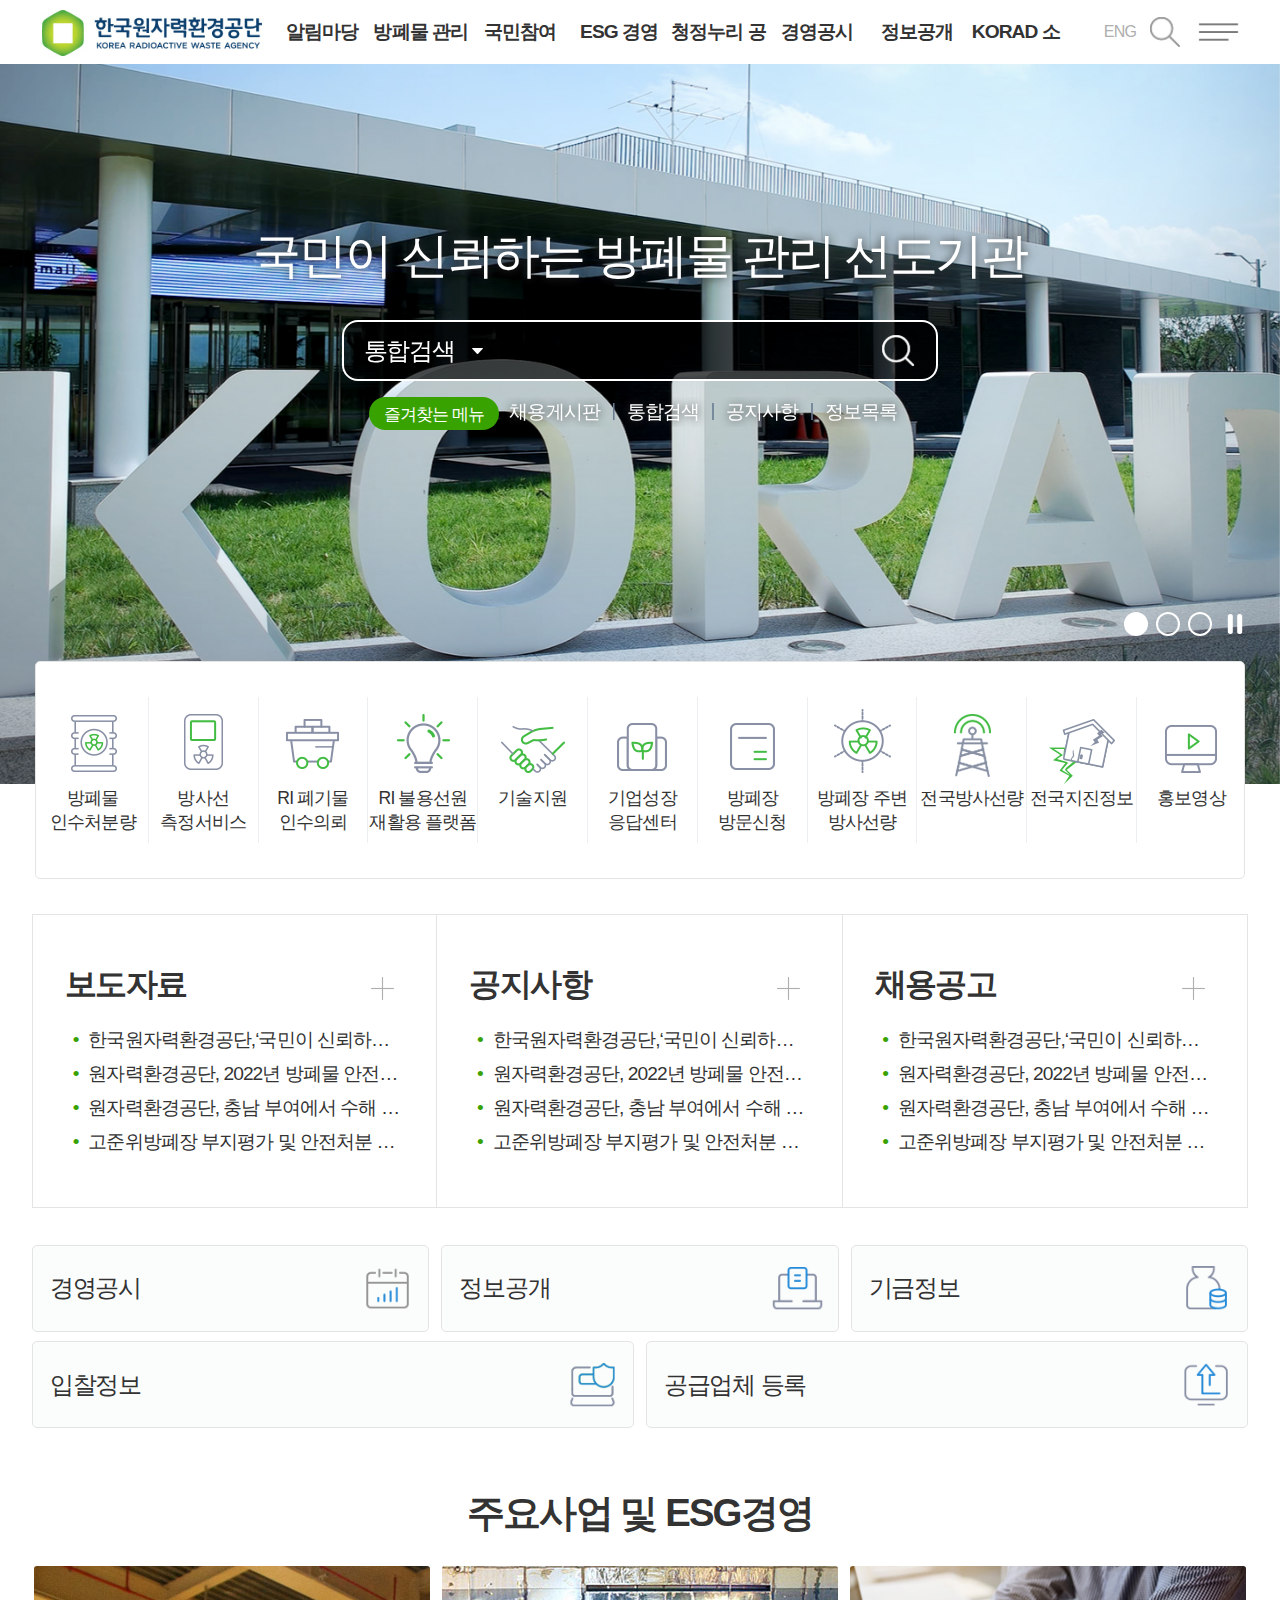
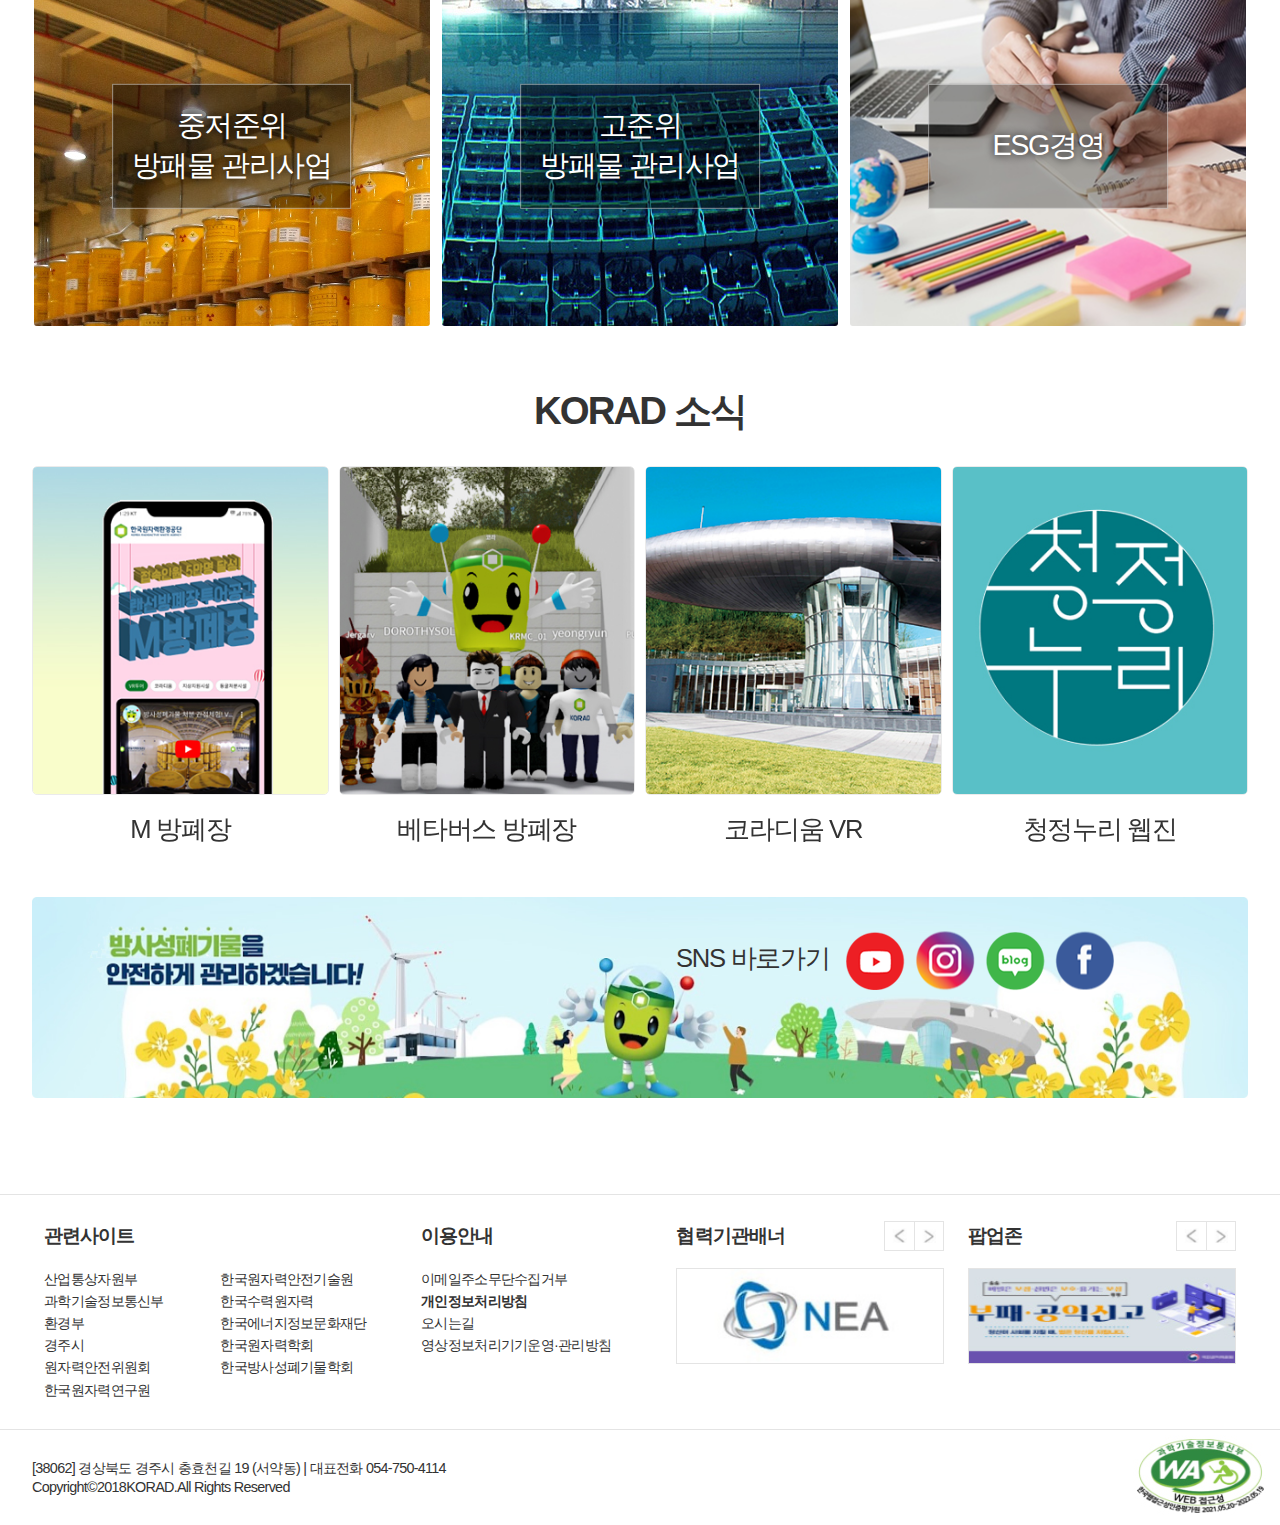
==== commit f7a5af93: "230601" ====
--- a/index.html
+++ b/index.html
@@ -12,6 +12,7 @@
     <script src="js/main.js" defer></script>
 </head>
 <body>
+    <!-- 헤더 -->
     <header id="header">
         <h1 class="logo">
             <a href="#">
@@ -24,7 +25,9 @@
             <li class="top_nav_menu">
                 <a href="#">알림마당</a>
                 <div class="top_nav_bg">
-                    <div class="top_nav_txt">국민이 신뢰하는 <br>방폐물 관리 선도기관</div>
+                    <div class="top_nav_txt">
+                        <span>국민이 신뢰하는 <br>방폐물 관리 선도기관</span>
+                    </div>
                     <ul class="top_nav_dept1">
                         <!-- TopmenuDepth 2 -->
                         <li>
@@ -66,7 +69,9 @@
             <li class="top_nav_menu">
                 <a href="#">방폐물 관리사업</a>
                 <div class="top_nav_bg">
-                    <div class="top_nav_txt">국민이 신뢰하는 <br>방폐물 관리 선도기관</div>
+                    <div class="top_nav_txt">
+                        <span>국민이 신뢰하는 <br>방폐물 관리 선도기관</span>
+                    </div>
                     <ul class="top_nav_dept1">
                         <!-- TopmenuDepth 2 -->
                         <li>
@@ -131,7 +136,9 @@
             <li class="top_nav_menu">
                 <a href="#">국민참여</a>
                 <div class="top_nav_bg">
-                    <div class="top_nav_txt">국민이 신뢰하는 <br>방폐물 관리 선도기관</div>
+                    <div class="top_nav_txt">
+                        <span>국민이 신뢰하는 <br>방폐물 관리 선도기관</span>
+                    </div>
                     <ul class="top_nav_dept1">
                         <!-- TopmenuDepth 2 -->
                         <li>
@@ -193,7 +200,9 @@
             <li class="top_nav_menu">
                 <a href="#">ESG 경영</a>
                 <div class="top_nav_bg">
-                    <div class="top_nav_txt">국민이 신뢰하는 <br>방폐물 관리 선도기관</div>
+                    <div class="top_nav_txt">
+                        <span>국민이 신뢰하는 <br>방폐물 관리 선도기관</span>
+                    </div>
                     <ul class="top_nav_dept1">
                         <!-- TopmenuDepth 2 -->
                         <li>
@@ -304,7 +313,9 @@
             <li class="top_nav_menu">
                 <a href="#">청정누리 공원</a>
                 <div class="top_nav_bg">
-                    <div class="top_nav_txt">국민이 신뢰하는 <br>방폐물 관리 선도기관</div>
+                    <div class="top_nav_txt">
+                        <span>국민이 신뢰하는 <br>방폐물 관리 선도기관</span>
+                    </div>
                     <ul class="top_nav_dept1">
                         <!-- TopmenuDepth 2 -->
                         <li>
@@ -350,7 +361,9 @@
             <li class="top_nav_menu">
                 <a href="#">경영공시</a>
                 <div class="top_nav_bg">
-                    <div class="top_nav_txt">국민이 신뢰하는 <br>방폐물 관리 선도기관</div>
+                    <div class="top_nav_txt">
+                        <span>국민이 신뢰하는 <br>방폐물 관리 선도기관</span>
+                    </div>
                     <ul class="top_nav_dept1">
                         <!-- TopmenuDepth 2 -->
                         <li>
@@ -397,7 +410,9 @@
             <li class="top_nav_menu">
                 <a href="#">정보공개</a>
                 <div class="top_nav_bg">
-                    <div class="top_nav_txt">국민이 신뢰하는 <br>방폐물 관리 선도기관</div>
+                    <div class="top_nav_txt">
+                        <span>국민이 신뢰하는 <br>방폐물 관리 선도기관</span>
+                    </div>
                     <ul class="top_nav_dept1">
                         <!-- TopmenuDepth 2 -->
                         <li>
@@ -495,7 +510,9 @@
             <li class="top_nav_menu">
                 <a href="#">KORAD 소개</a>
                 <div class="top_nav_bg">
-                    <div class="top_nav_txt">국민이 신뢰하는 <br>방폐물 관리 선도기관</div>
+                    <div class="top_nav_txt">
+                        <span>국민이 신뢰하는 <br>방폐물 관리 선도기관</span>
+                    </div>
                     <ul class="top_nav_dept1">
                         <!-- TopmenuDepth 2 -->
                         <li>
@@ -567,6 +584,7 @@
             </li>
         </ul>
     </header>
+    <!-- //헤더 -->
 
     <main id="container">
         <!-- 메인비주얼 슬라이드 -->
--- a/css/main.css
+++ b/css/main.css
@@ -89,10 +89,11 @@
     position: fixed;
     top: 0;
     left: 0;
-    z-index: 999;
+    z-index: 99;
     background-color: #fff;
 }
 
+/* 헤더 로고 */
 #header .logo {
     margin-left: 1em;
 }
@@ -114,8 +115,8 @@
     margin: 2px 0;
 }
 
-#header .top_navbar {
-    /* width: 70em; */
+/* 헤더 GNB */
+#header .top_nav {
     width: 100%;
     margin: 0 auto;
     /* background-color: cadetblue; */
@@ -124,22 +125,121 @@
     overflow: hidden;
 }
 
-#header .top_navbar .top_nav_menu {
-    /* padding: 0 1.2em; */
+#header .top_nav .top_nav_menu > a {
     font-size: 1.2em;
-    color: #323232;
     font-weight: 600;
     display: block;
-    width: 11.5%;
+    width: 12.5%;
     float: left;
-    margin-left: 1%;
-    max-height: 3em;
-}
-
-#header .top_navbar .top_nav_menu:focus-visible {
+    max-height: 3.35em;
+}
+
+.top_nav .top_nav_menu > a:focus-visible {
     outline-offset: -2px;
 }
 
+#header .top_nav > .active > a {
+    color: #38a200;
+}
+
+.top_nav_menu .top_nav_bg {
+    display: none;
+    background-color: #fff;
+    width: 100%;
+    height: 600px;
+    position: absolute;
+    top: 4em;
+    left: 0;
+    z-index: 100;
+    box-shadow:0 24px 30px rgba(0,0,0,0.16);
+    overflow: hidden;
+    border-bottom: 2px solid #e4e4e4;
+}
+
+.top_nav .top_nav_txt {
+    width: 272px;
+    height: 100vh;
+    overflow: hidden;
+    background-color: #38a200;
+    position: absolute;
+    top: 0;
+    left: 0;
+    color: #fff;
+    font-size: 1.6em;
+    text-align: center;
+    padding-top: 12em;
+    font-weight: 500;
+}
+
+.top_nav .top_nav_dept1 {
+    display: none;
+    /* background-color: #aeaeae; */
+    width: auto;
+    height: 100%;
+    position: absolute;
+    top: 1em;
+    left: 272px;
+    z-index: 100;
+    display: flex;
+    flex-wrap: wrap;
+}
+
+.top_nav .top_nav_dept1 > li {
+    display: block;
+    float: left;
+    /* background-color: #555555; */
+    margin: 0.5em;
+}
+
+.top_nav .top_nav_dept1 > li > a {
+    display: block;
+    width: 14em;
+    height: 2.4em;
+    line-height: 2.4em;
+    padding: 0 1em;
+    overflow: hidden;
+    background-color: #38a200;
+    color: #fff;
+    border-radius: 20em;
+}
+
+.top_nav .top_nav_dept1 > li > a:hover,
+.top_nav .top_nav_dept1 > li > a:focus {
+    color: #38a200;
+    background-color: #fff;
+    border: 2px solid #38a200;
+}
+
+.top_nav .top_nav_dept1 > li > a:focus:focus-visible {
+    outline: medium solid #38a200;
+    outline-offset: -2px;
+}
+
+.top_nav .top_nav_dept1 .top_nav_dept2 {
+    width: auto;
+    /* background-color: #aeaeae; */
+    text-align: center;
+}
+
+.top_nav .top_nav_dept1 .top_nav_dept2 > li {
+    /* display: block;
+    width: 100%; */
+    /* background-color: #87c566; */
+    margin: 0.5em 0;
+    height: 2em;
+    line-height: 2em;
+}
+
+.top_nav .top_nav_dept1 .top_nav_dept2 > li > a {
+    color: #999;
+}
+
+.top_nav .top_nav_dept1 .top_nav_dept2 > li > a:hover,
+.top_nav .top_nav_dept1 .top_nav_dept2 > li > a:focus {
+    color: #333333;
+}
+
+/* 헤더 우측 아이콘 */
 #header .nav_icon {
     display: flex;
     /* background-color: cadetblue; */
@@ -983,11 +1083,9 @@
 /* max-width : 1250px */
 @media screen and (max-width:1250px){
 
-    #header .top_navbar .top_nav_menu {
+    #header .top_nav .top_nav_menu > a {
         font-size: 1em;
         max-height: 4em;
-        width: 10.5%;
-        margin-left: 2%;
     }
 
     /* 퀵메뉴 슬라이드 */
@@ -1053,7 +1151,7 @@
         margin: 3.8px 0;
     }
 
-    .top_navbar {
+    .top_nav {
         display: none;
     }
 
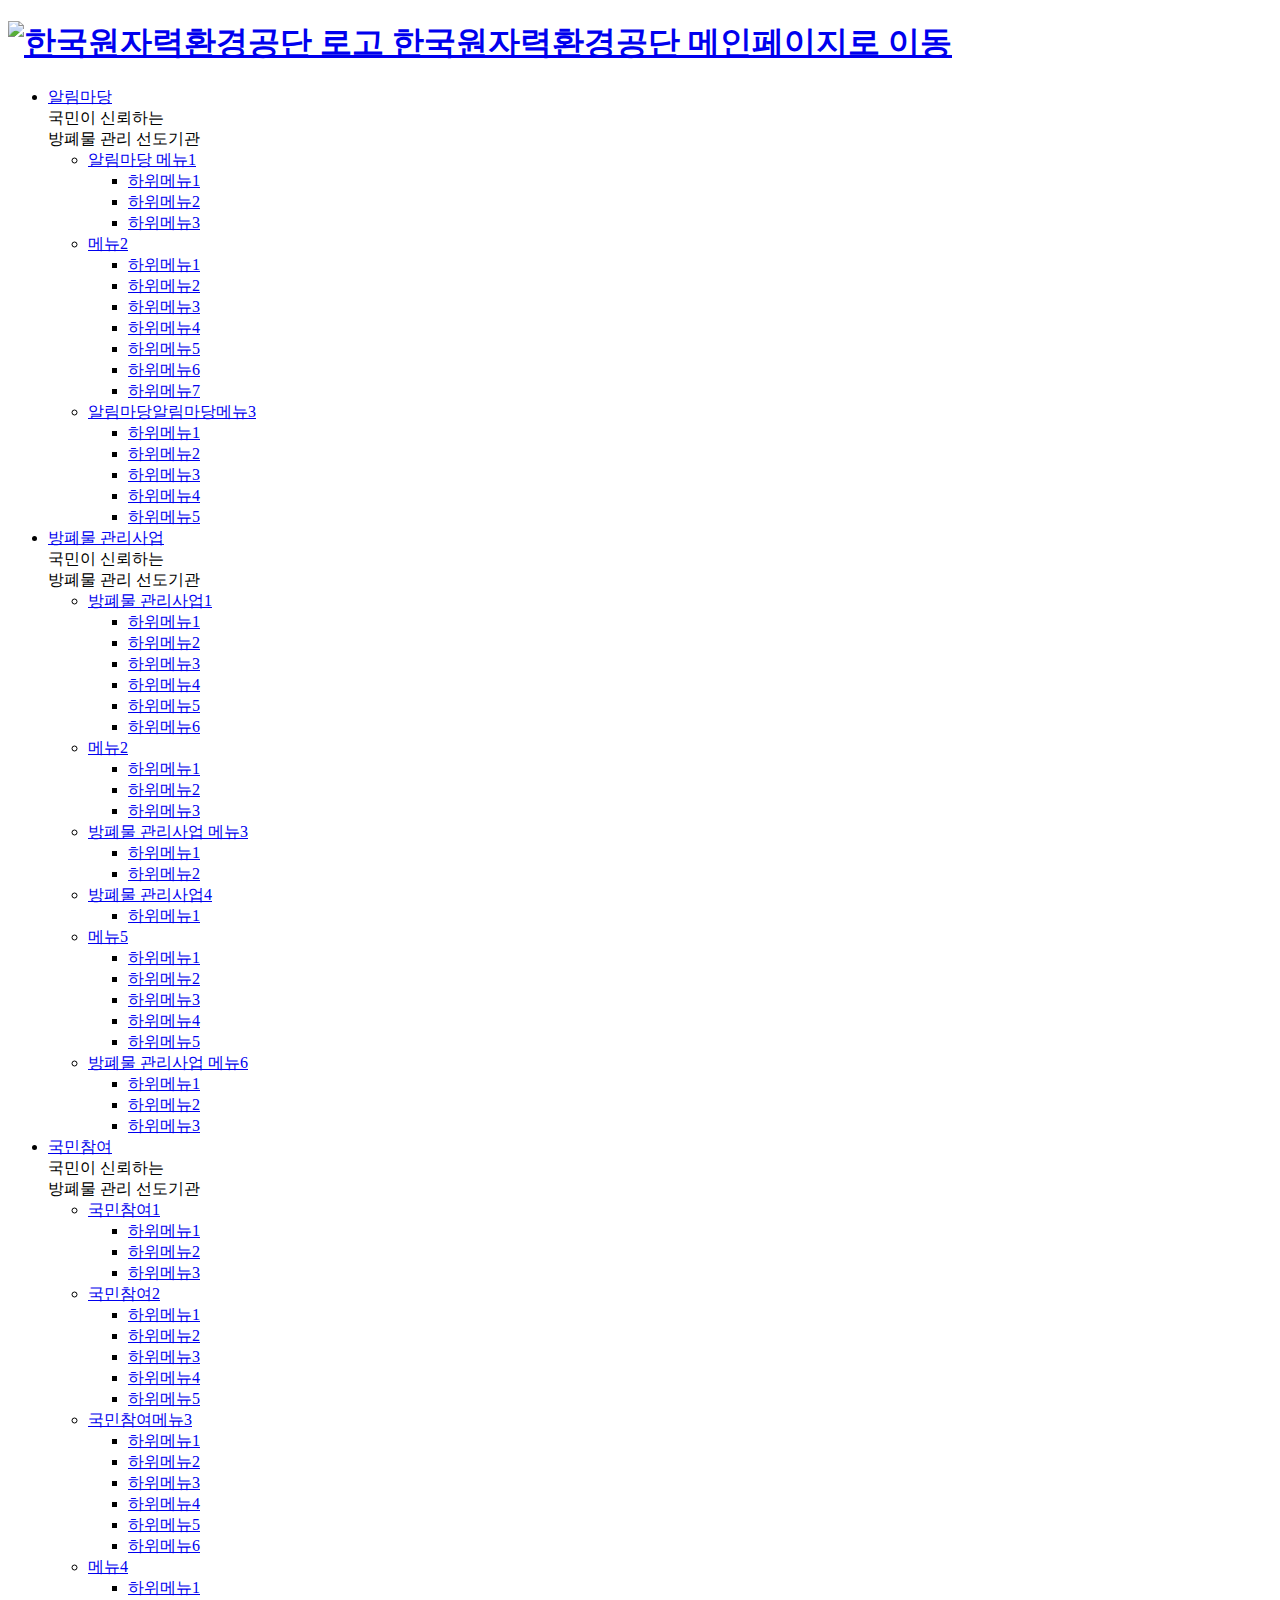
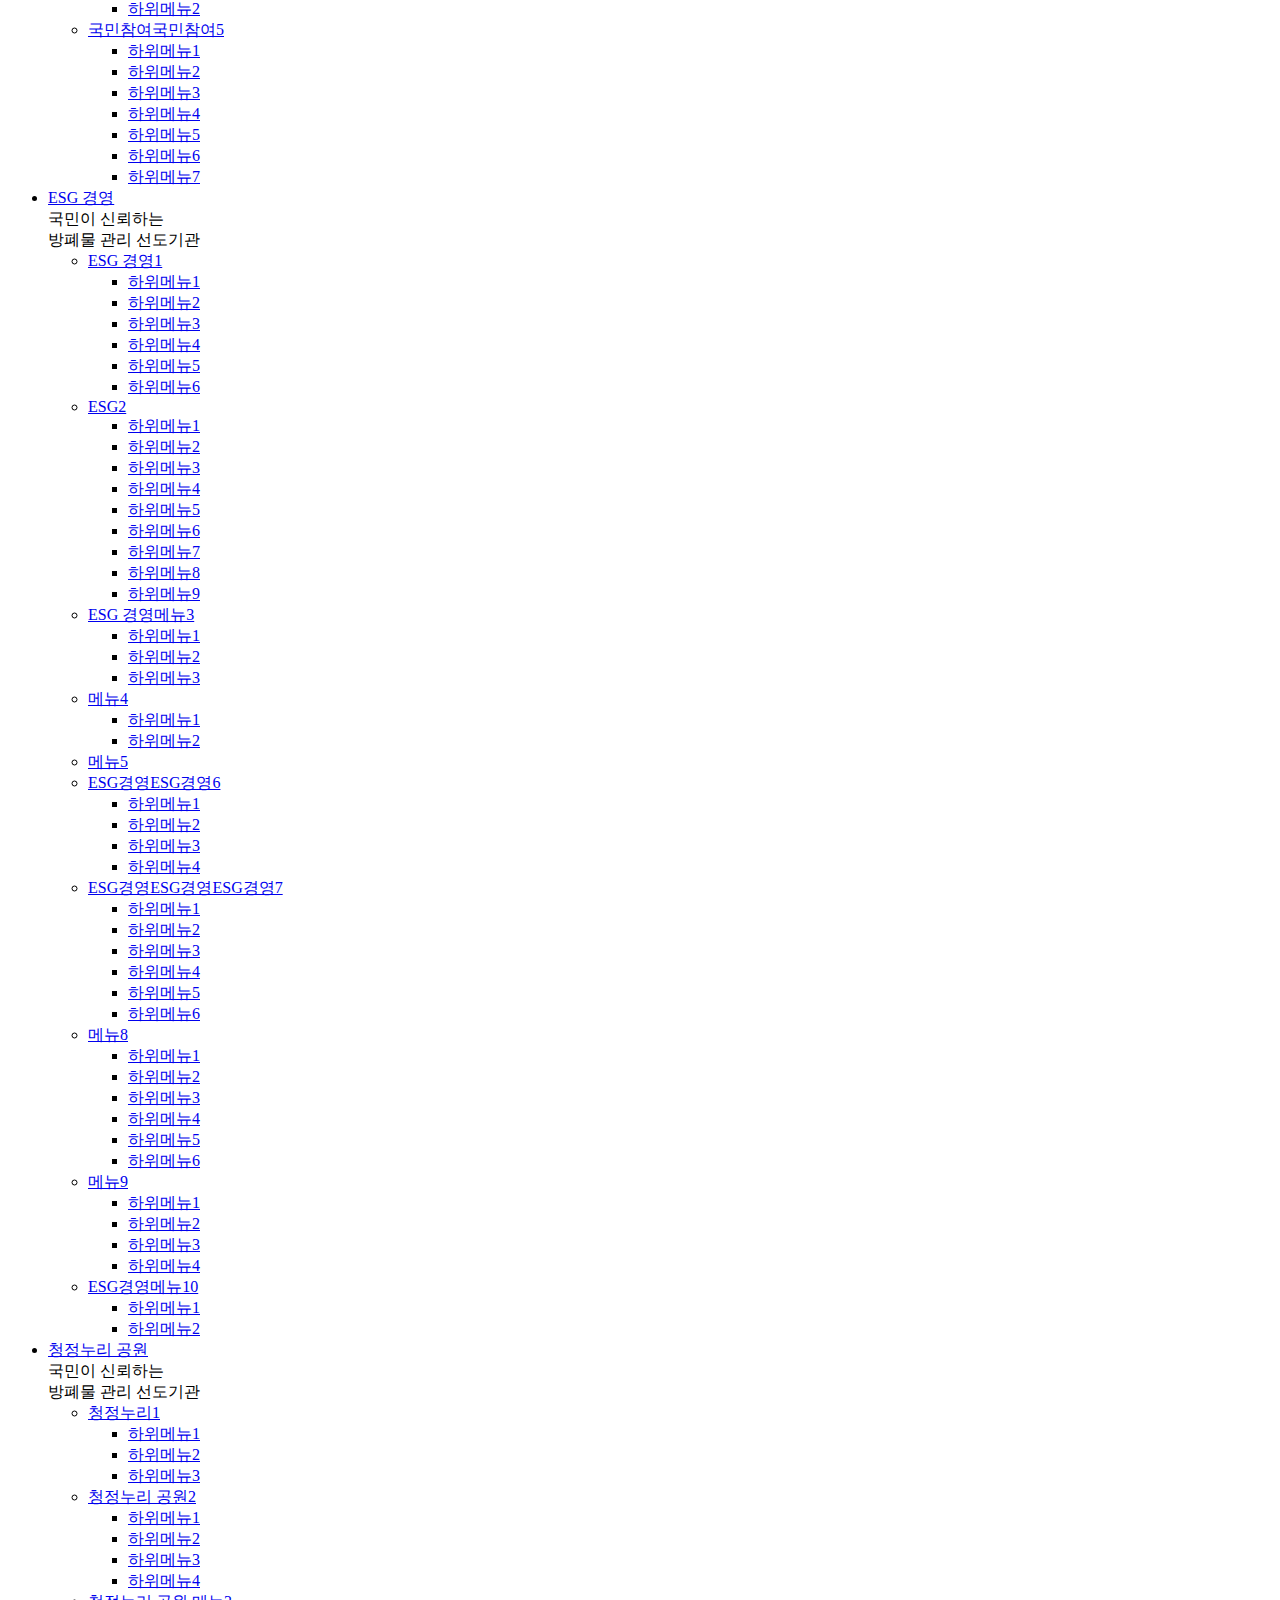
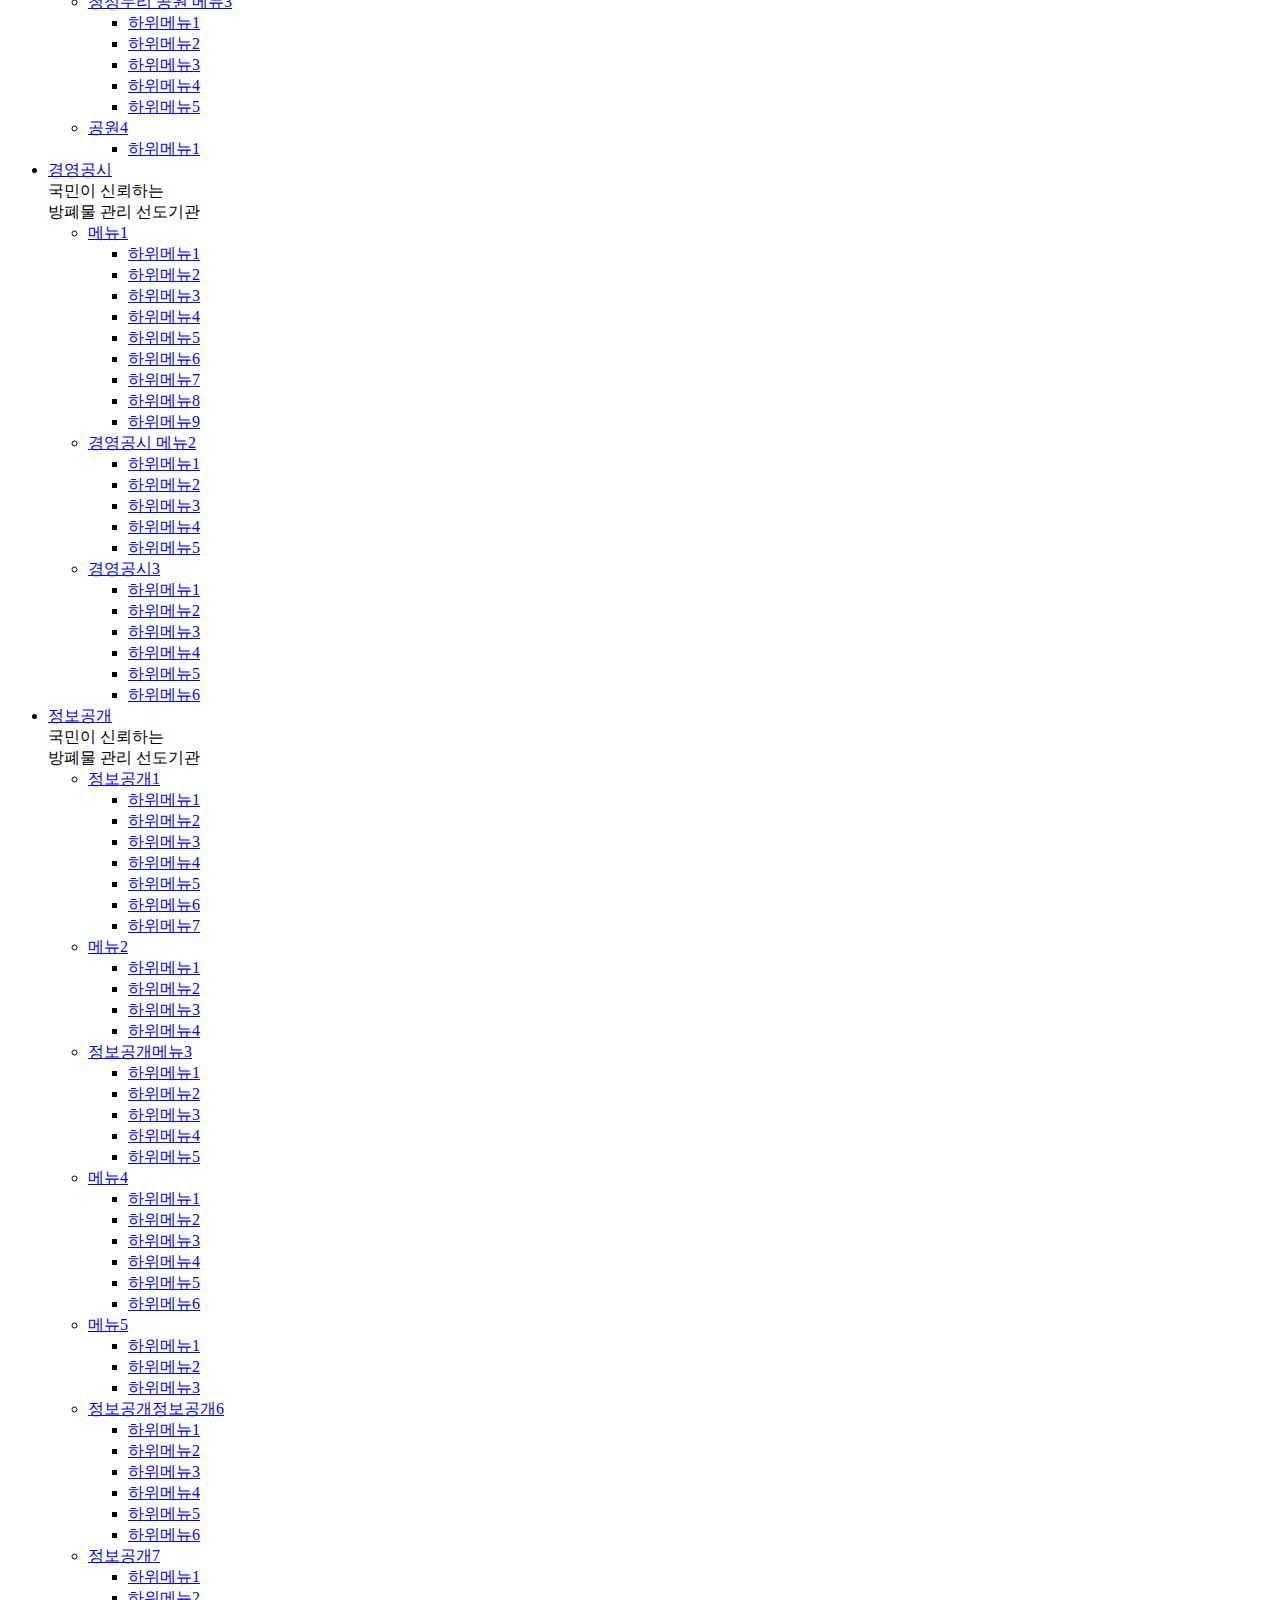
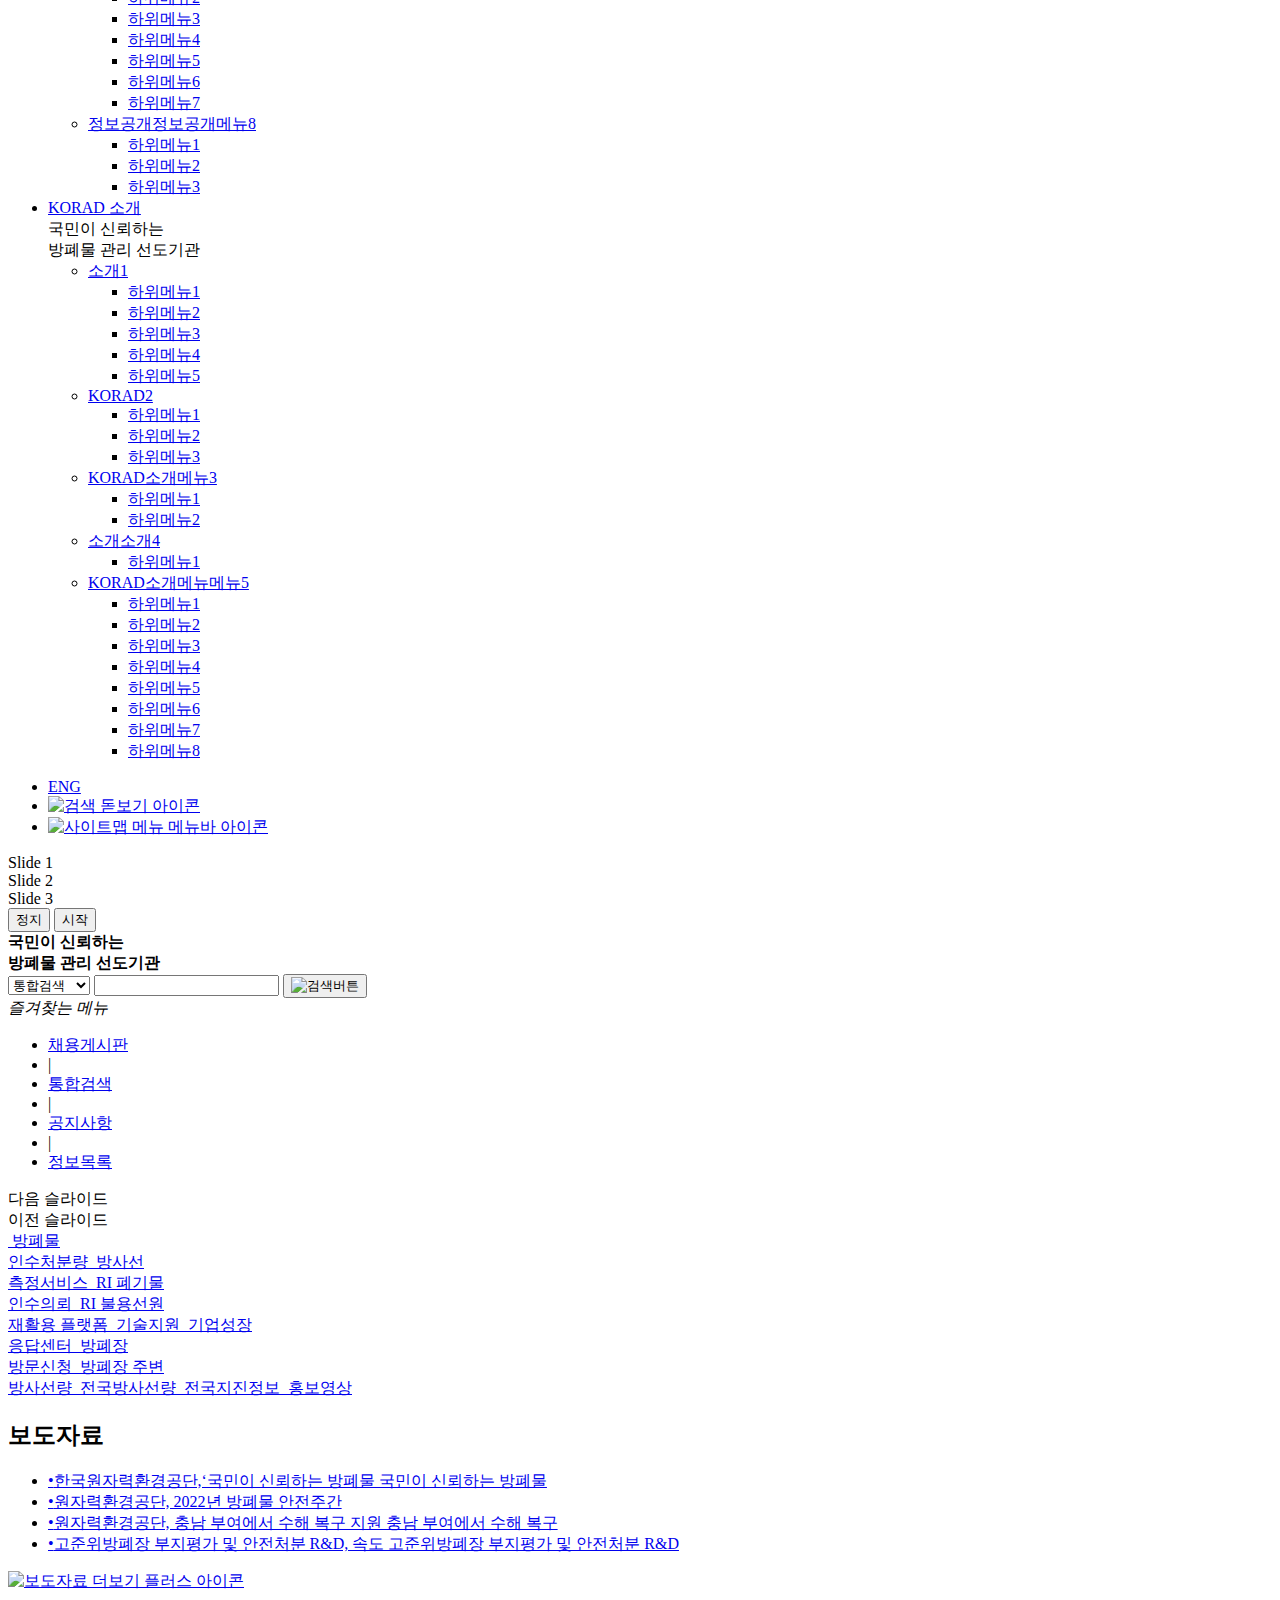
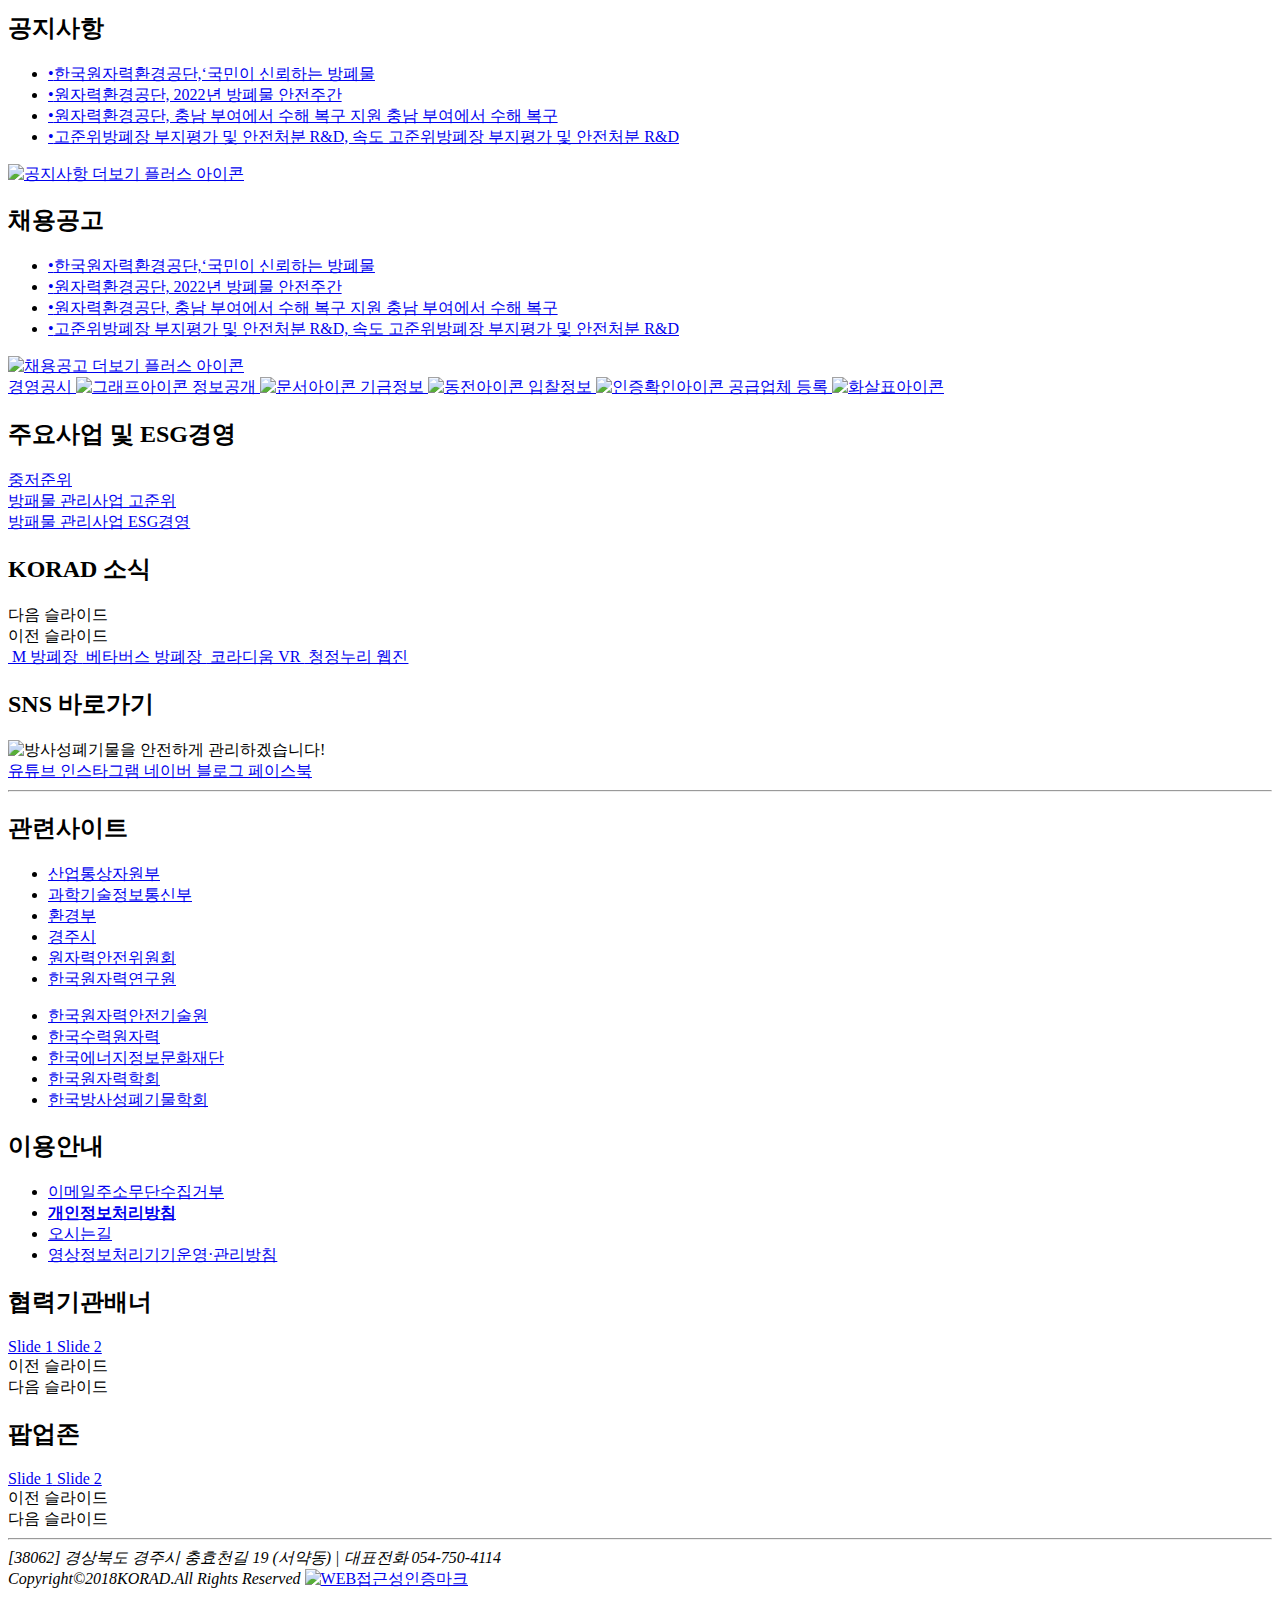
==== commit f7bc9e51: "230602" ====
--- a/index.html
+++ b/index.html
@@ -5,18 +5,18 @@
     <meta http-equiv="X-UA-Compatible" content="IE=edge">
     <meta name="viewport" content="width=device-width, initial-scale=1.0">
     <title>한국원자력환경공단</title>
-    <link rel="stylesheet" href="css/main.css">
-    <link rel="stylesheet" href="css/swiper.css">
-    <script src="js/jquery-3.7.0.min.js" defer></script>
-    <script src="js/swiper.js" defer></script>
-    <script src="js/main.js" defer></script>
+    <link rel="stylesheet" href="/resources/css/swiper.css">
+    <link rel="stylesheet" href="/resources/css/main.css">
+    <script src="/resources/js/jquery-3.7.0.min.js" defer></script>
+    <script src="/resources/js/swiper.js" defer></script>
+    <script src="/resources/js/main.js" defer></script>
 </head>
 <body>
     <!-- 헤더 -->
     <header id="header">
         <h1 class="logo">
             <a href="#">
-                <img src="img/logo.jpg" alt="한국원자력환경공단 로고">
+                <img src="/resources/img/logo.jpg" alt="한국원자력환경공단 로고">
                 <span class="blind">한국원자력환경공단 메인페이지로 이동</span>
             </a>
         </h1>
@@ -572,13 +572,13 @@
             <li class="nav_icon_items hidden"><a href="#">ENG</a></li>
             <li class="nav_icon_items hidden">
                 <a href="#" title="검색 바로가기">
-                    <img src="img/search_button_g.jpg" alt="검색">
+                    <img src="/resources/img/search_button_g.jpg" alt="검색">
                     <span class="blind">돋보기 아이콘</span>
                 </a>
             </li>
             <li class="nav_icon_items">
                 <a href="#" title="사이트맵 바로가기">
-                    <img src="img/menu.jpg" class="nav_icon_menu" alt="사이트맵 메뉴">
+                    <img src="/resources/img/menu.jpg" class="nav_icon_menu" alt="사이트맵 메뉴">
                     <span class="blind">메뉴바 아이콘</span>
                 </a>
             </li>
@@ -612,7 +612,7 @@
                     <option value="3">통합검색3</option>
                 </select>
                 <input type="text" value=" ">
-                <button type="submit"><img src="img/search_button_w.png" alt="검색버튼"></button>
+                <button type="submit"><img src="/resources/img/search_button_w.png" alt="검색버튼"></button>
             </form>
             <div class="main_search_menu">
                 <em class="main_search_menu_txt">즐겨찾는 메뉴</em>
@@ -636,47 +636,47 @@
             <div class="main_quickmenuContainer swiper-container">
                 <div class="main_quickmenuWrapper swiper-wrapper">
                     <a href="#" class="main_quickmenu swiper-slide swiper-slide_0">
-                        <img src="img/main_visual_menu1.png" alt="">
+                        <img src="/resources/img/main_visual_menu1.png" alt="">
                         방폐물<br>인수처분량
                     </a>
                     <a href="#" class="main_quickmenu swiper-slide">
-                        <img src="img/main_visual_menu2.png" alt="">
+                        <img src="/resources/img/main_visual_menu2.png" alt="">
                         방사선<br>측정서비스
                     </a>
                     <a href="#" class="main_quickmenu swiper-slide">
-                        <img src="img/main_visual_menu3.png" alt="">
+                        <img src="/resources/img/main_visual_menu3.png" alt="">
                         RI 폐기물<br>인수의뢰
                     </a>
                     <a href="#" class="main_quickmenu swiper-slide">
-                        <img src="img/main_visual_menu4.png" alt="">
+                        <img src="/resources/img/main_visual_menu4.png" alt="">
                         RI 불용선원<br>재활용 플랫폼
                     </a>
                     <a href="#" class="main_quickmenu swiper-slide">
-                        <img src="img/main_visual_menu5.png" alt="">
+                        <img src="/resources/img/main_visual_menu5.png" alt="">
                         기술지원
                     </a>
                     <a href="#" class="main_quickmenu swiper-slide">
-                        <img src="img/main_visual_menu6.png" alt="">
+                        <img src="/resources/img/main_visual_menu6.png" alt="">
                         기업성장<br>응답센터
                     </a>
                     <a href="#" class="main_quickmenu swiper-slide">
-                        <img src="img/main_visual_menu7.png" alt="">
+                        <img src="/resources/img/main_visual_menu7.png" alt="">
                         방폐장<br>방문신청
                     </a>
                     <a href="#" class="main_quickmenu swiper-slide">
-                        <img src="img/main_visual_menu8.png" alt="">
+                        <img src="/resources/img/main_visual_menu8.png" alt="">
                         방폐장 주변<br>방사선량
                     </a>
                     <a href="#" class="main_quickmenu swiper-slide">
-                        <img src="img/main_visual_menu9.png" alt="">
+                        <img src="/resources/img/main_visual_menu9.png" alt="">
                         전국방사선량
                     </a>
                     <a href="#" class="main_quickmenu swiper-slide">
-                        <img src="img/main_visual_menu10.png" alt="">
+                        <img src="/resources/img/main_visual_menu10.png" alt="">
                         전국지진정보
                     </a>
                     <a href="#" class="main_quickmenu swiper-slide">
-                        <img src="img/main_visual_menu11.png" alt="">
+                        <img src="/resources/img/main_visual_menu11.png" alt="">
                         홍보영상
                     </a>
                 </div>
@@ -695,7 +695,7 @@
                     <li><a href="#"><span>•</span>고준위방폐장 부지평가 및 안전처분 R&D, 속도 고준위방폐장 부지평가 및 안전처분 R&D</a></li> 
                 </ul>
                 <a href="#" class="board_more">
-                    <img src="img/more.png" alt="보도자료 더보기">
+                    <img src="/resources/img/more.png" alt="보도자료 더보기">
                     <span class="blind">플러스 아이콘</span>
                 </a>
             </div>
@@ -708,7 +708,7 @@
                     <li><a href="#"><span>•</span>고준위방폐장 부지평가 및 안전처분 R&D, 속도 고준위방폐장 부지평가 및 안전처분 R&D</a></li>
                 </ul>
                 <a href="#" class="board_more">
-                    <img src="img/more.png" alt="공지사항 더보기">
+                    <img src="/resources/img/more.png" alt="공지사항 더보기">
                     <span class="blind">플러스 아이콘</span>
                 </a>
             </div>
@@ -721,7 +721,7 @@
                     <li><a href="#"><span>•</span>고준위방폐장 부지평가 및 안전처분 R&D, 속도 고준위방폐장 부지평가 및 안전처분 R&D</a></li>
                 </ul>
                 <a href="#" class="board_more">
-                    <img src="img/more.png" alt="채용공고 더보기">
+                    <img src="/resources/img/more.png" alt="채용공고 더보기">
                     <span class="blind">플러스 아이콘</span>
                 </a>
             </div>
@@ -732,23 +732,23 @@
         <section class="iconMenuBox">
             <a href="#" class="iconMenu_1">
                 경영공시
-                <img src="img/iconmenu1.png" alt="그래프아이콘" class="icon">
+                <img src="/resources/img/iconmenu1.png" alt="그래프아이콘" class="icon">
             </a>
             <a href="#" class="iconMenu_2">
                 정보공개
-                <img src="img/iconmenu2.png" alt="문서아이콘" class="icon">
+                <img src="/resources/img/iconmenu2.png" alt="문서아이콘" class="icon">
             </a>
             <a href="#" class="iconMenu_3">
                 기금정보
-                <img src="img/iconmenu3.png" alt="동전아이콘" class="icon">
+                <img src="/resources/img/iconmenu3.png" alt="동전아이콘" class="icon">
             </a>
             <a href="#" class="iconMenu_4">
                 입찰정보
-                <img src="img/iconmenu4.png" alt="인증확인아이콘" class="icon">
+                <img src="/resources/img/iconmenu4.png" alt="인증확인아이콘" class="icon">
             </a>
             <a href="#" class="iconMenu_5">
                 공급업체 등록
-                <img src="img/iconmenu5.png" alt="화살표아이콘" class="icon">
+                <img src="/resources/img/iconmenu5.png" alt="화살표아이콘" class="icon">
             </a>
         </section>
         <!--//바로가기 메뉴-->
@@ -778,19 +778,19 @@
             <div class="koradNewsContainer swiper-container">
                 <div class="koradNewsWrapper swiper-wrapper">
                     <a href="#" class="koradNews swiper-slide" title="M방폐장 바로가기">
-                        <img src="img/koradnews_1.jpg" alt="" class="koradNews_img">
+                        <img src="/resources/img/koradnews_1.jpg" alt="" class="koradNews_img">
                         M 방폐장
                     </a>
                     <a href="#" class="koradNews swiper-slide" title="메타버스 방폐장 바로가기">
-                        <img src="img/koradnews_2.jpg" alt="" class="koradNews_img">
+                        <img src="/resources/img/koradnews_2.jpg" alt="" class="koradNews_img">
                         베타버스 방폐장
                     </a>
                     <a href="#" class="koradNews swiper-slide" title="코라디움 VR 바로가기">
-                        <img src="img/koradnews_3.jpg" alt="" class="koradNews_img">
+                        <img src="/resources/img/koradnews_3.jpg" alt="" class="koradNews_img">
                         코라디움 VR
                     </a>
                     <a href="#" class="koradNews swiper-slide" title="청정누리 웹진 바로가기">
-                        <img src="img/koradnews_4.jpg" alt="" class="koradNews_img">
+                        <img src="/resources/img/koradnews_4.jpg" alt="" class="koradNews_img">
                         청정누리 웹진
                     </a>
                 </div>
@@ -801,7 +801,7 @@
         <!--SNS 배너-->
         <section class="sns_banner">
             <h2 class="sns_banner_txt">SNS 바로가기</h2>
-            <img src="img/sns_banner_txt.jpg" alt="방사성폐기물을 안전하게 관리하겠습니다!">
+            <img src="/resources/img/sns_banner_txt.jpg" alt="방사성폐기물을 안전하게 관리하겠습니다!">
             <div class="sns_banner_icons">
                 <a href="https://www.youtube.com/" target="_blank" title="새창으로 열림" class="sns_icon youtube">
                     <span class="blind">유튜브</span>
@@ -899,7 +899,7 @@
         <div class="footer_company_info">
             <address>[38062] 경상북도 경주시 충효천길 19 (서약동) | 대표전화 054-750-4114</address>
             <cite>Copyright&#169;2018KORAD.All Rights Reserved</cite>
-            <a href="#"><img src="img/company_info_mark.jpg" alt="WEB접근성인증마크"></a>
+            <a href="#"><img src="/resources/img/company_info_mark.jpg" alt="WEB접근성인증마크"></a>
         </div>
     </footer>
     <!-- //푸터 -->
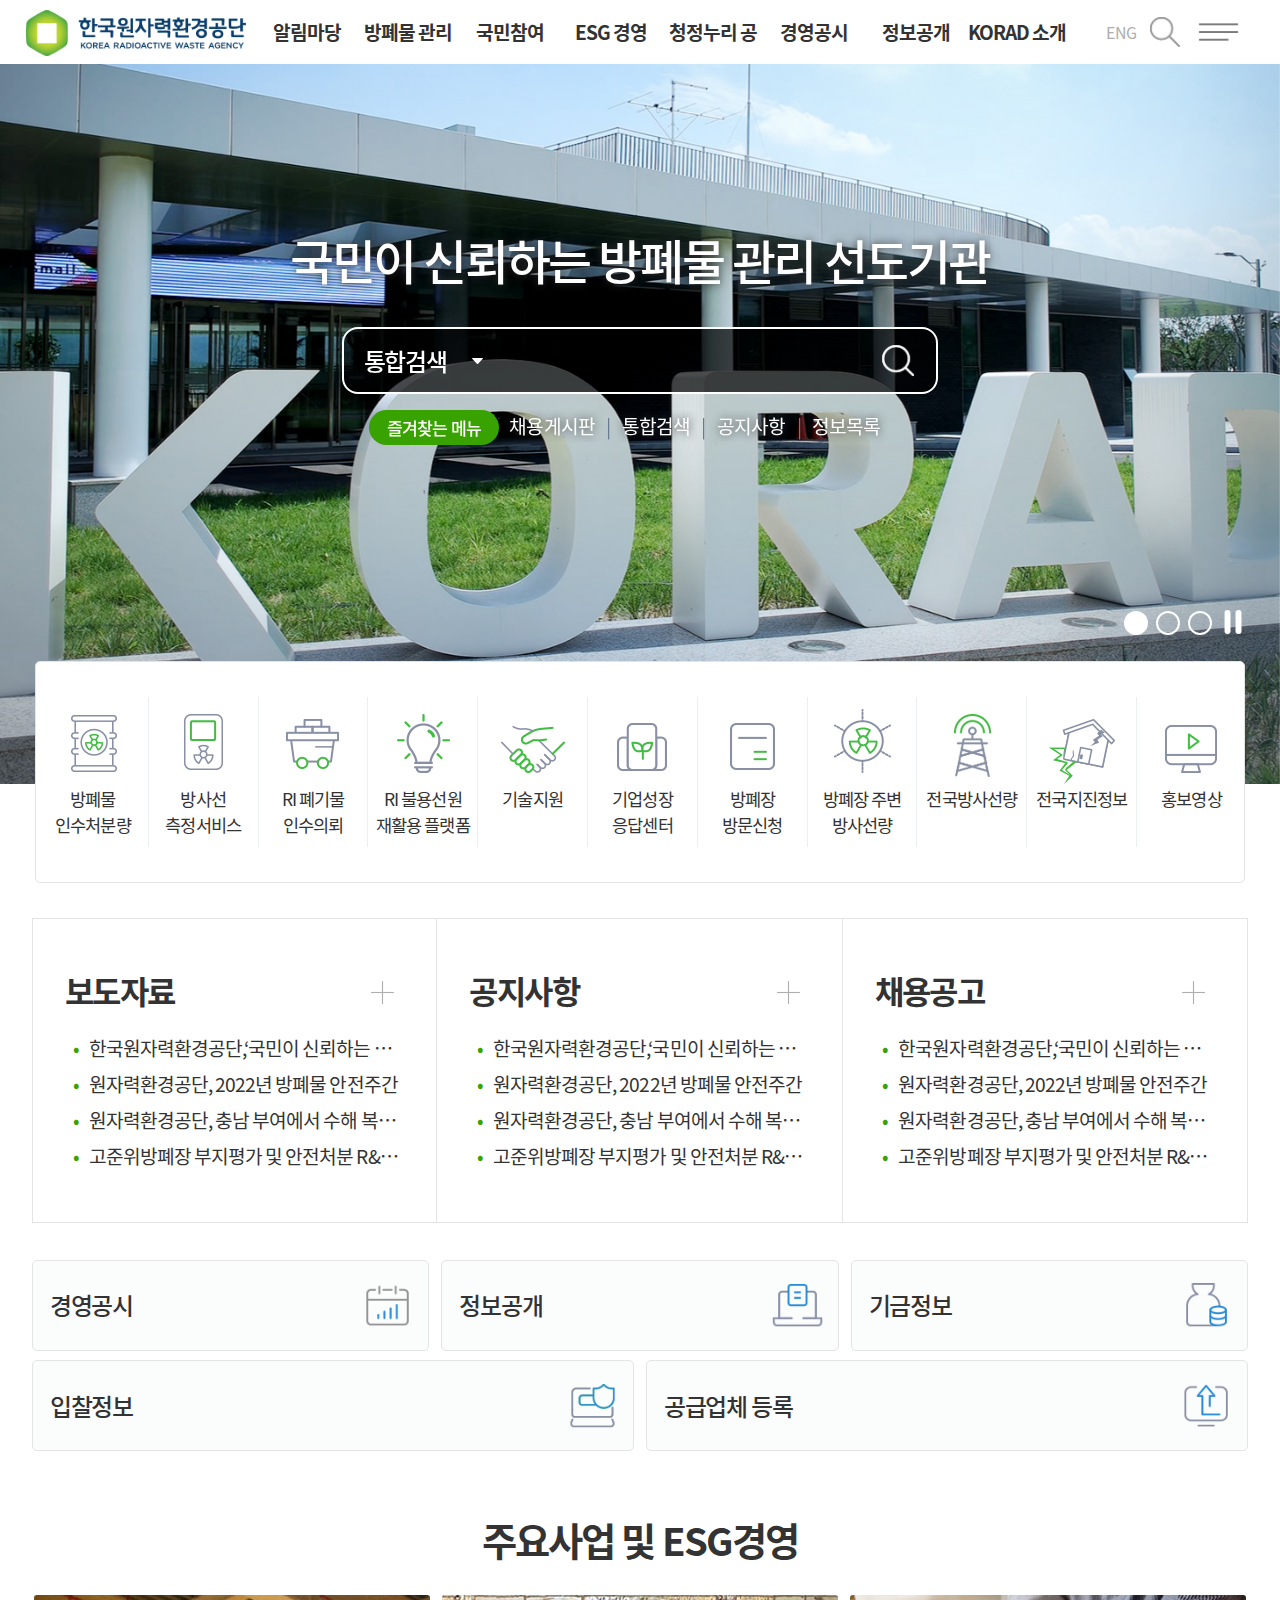
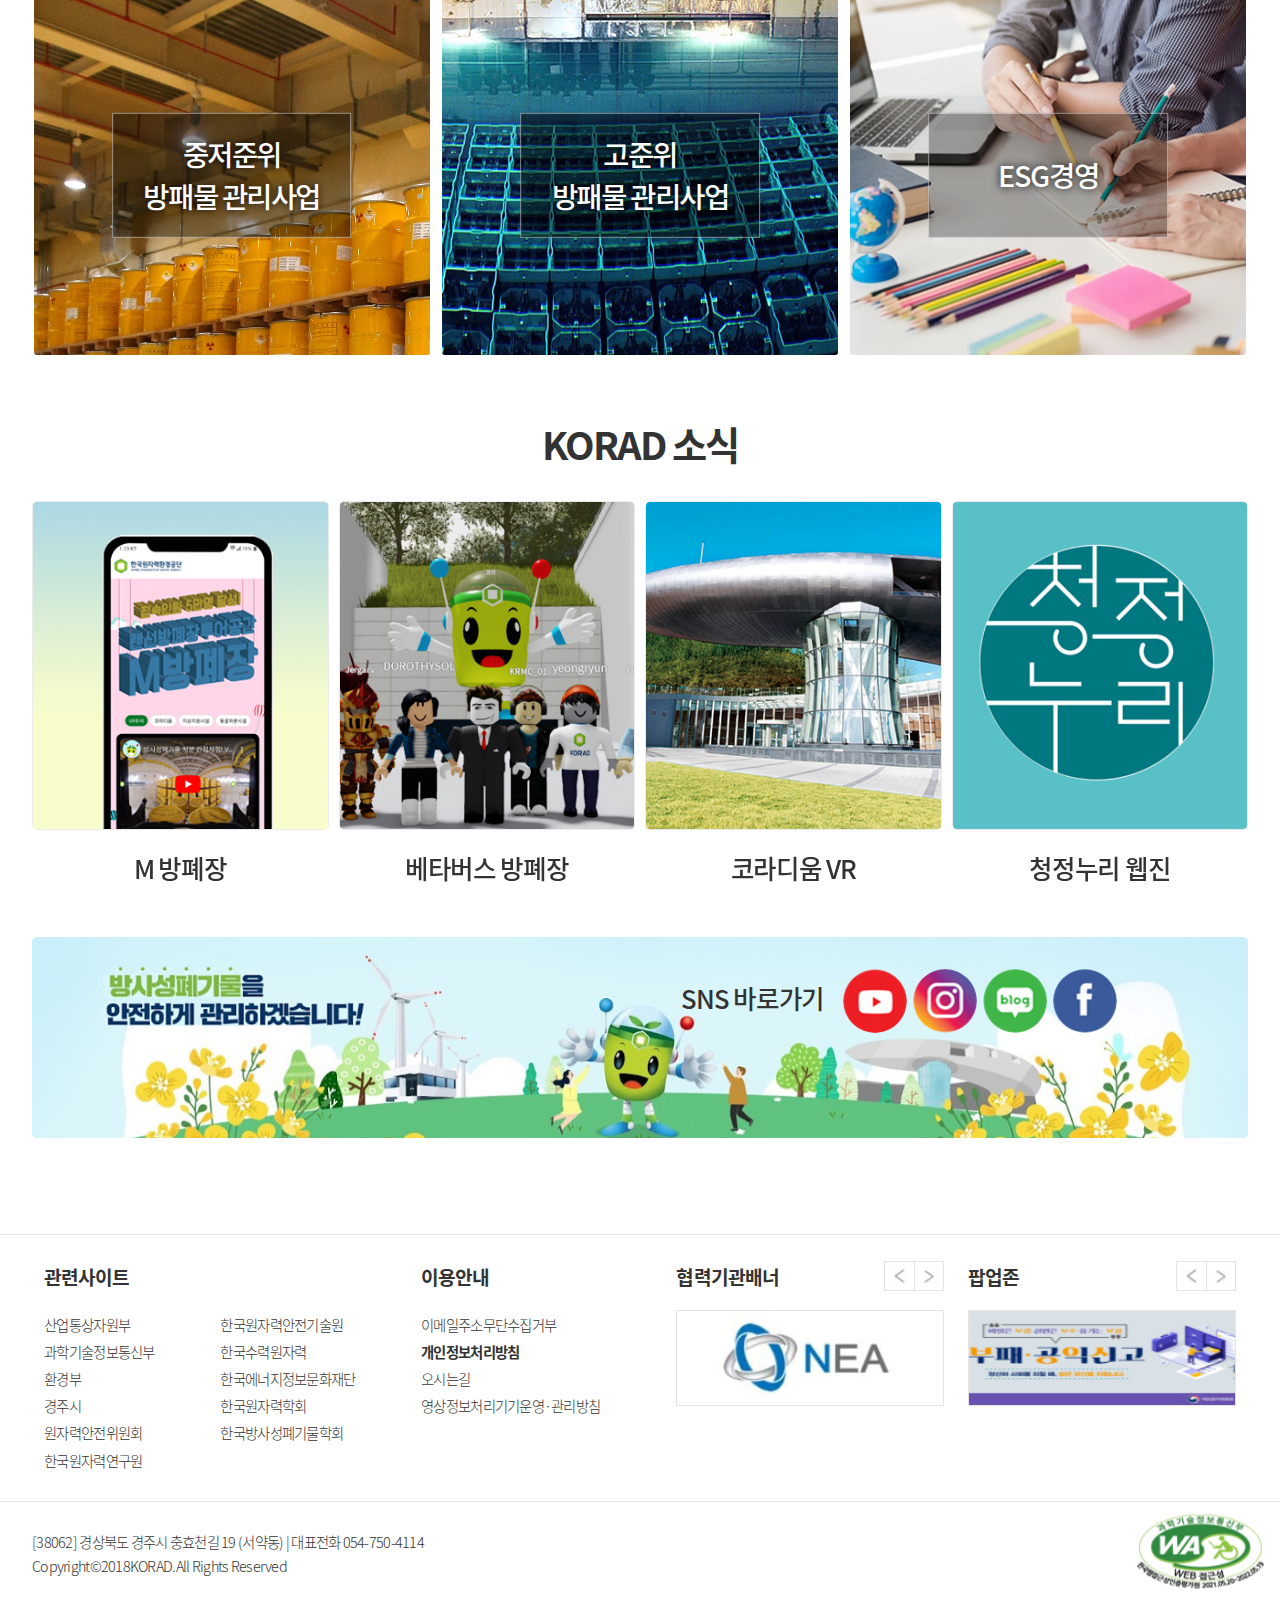
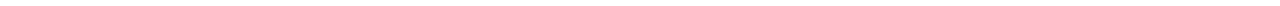
==== commit 861d3912: "230602" ====
--- a/index.html
+++ b/index.html
@@ -5,11 +5,11 @@
     <meta http-equiv="X-UA-Compatible" content="IE=edge">
     <meta name="viewport" content="width=device-width, initial-scale=1.0">
     <title>한국원자력환경공단</title>
-    <link rel="stylesheet" href="/resources/css/swiper.css">
-    <link rel="stylesheet" href="/resources/css/main.css">
-    <script src="/resources/js/jquery-3.7.0.min.js" defer></script>
-    <script src="/resources/js/swiper.js" defer></script>
-    <script src="/resources/js/main.js" defer></script>
+    <link rel="stylesheet" href="./resources/css/swiper.css">
+    <link rel="stylesheet" href="./resources/css/main.css">
+    <script src="./resources/js/jquery-3.7.0.min.js" defer></script>
+    <script src="./resources/js/swiper.js" defer></script>
+    <script src="./resources/js/main.js" defer></script>
 </head>
 <body>
     <!-- 헤더 -->
--- a/resources/css/main.css
+++ b/resources/css/main.css
@@ -0,0 +1,1488 @@
+@font-face {
+    font-family: 'Noto Sans KR';
+    font-style: normal;
+    font-weight: 100;
+    src:url("/resources/fonts/Noto_Sans_KR/NotoSansKR-Thin.woff2") format('woff2'),
+        url("/resources/fonts/Noto_Sans_KR/NotoSansKR-Thin.woff") format('woff'),
+        url("/resources/fonts/Noto_Sans_KR/NotoSansKR-Thin.otf") format('opentype');
+}
+@font-face {
+    font-family: 'Noto Sans KR';
+    font-style: normal;
+    font-weight: 300;
+    src:url("/resources/fonts/Noto_Sans_KR/NotoSansKR-Light.woff2") format('woff2'),
+        url("/resources/fonts/Noto_Sans_KR/NotoSansKR-Light.woff") format('woff'),
+        url("/resources/fonts/Noto_Sans_KR/NotoSansKR-Light.otf") format('opentype');
+}
+@font-face {
+    font-family: 'Noto Sans KR';
+    font-style: normal;
+    font-weight: 400;
+    src:url("/resources/fonts/Noto_Sans_KR/NotoSansKR-Regular.woff2") format('woff2'),
+        url("/resources/fonts/Noto_Sans_KR/NotoSansKR-Regular.woff") format('woff'),
+        url("/resources/fonts/Noto_Sans_KR/NotoSansKR-Regular.otf") format('opentype'),
+}
+@font-face {
+    font-family: 'Noto Sans KR';
+    font-style: normal;
+    font-weight: 500;
+    src:url("/resources/fonts/Noto_Sans_KR/NotoSansKR-Medium.woff2") format('woff2'),
+        url("/resources/fonts/Noto_Sans_KR/NotoSansKR-Medium.woff") format('woff'),
+        url("/resources/fonts/Noto_Sans_KR/NotoSansKR-Medium.otf") format('opentype');
+}
+@font-face {
+    font-family: 'Noto Sans KR';
+    font-style: normal;
+    font-weight: 700;
+    src:url("/resources/fonts/Noto_Sans_KR/NotoSansKR-Bold.woff2") format('woff2'),
+        url("/resources/fonts/Noto_Sans_KR/NotoSansKR-Bold.woff") format('woff'),
+        url("/resources/fonts/Noto_Sans_KR/NotoSansKR-Bold.otf") format('opentype');
+}
+@font-face {
+    font-family: 'Noto Sans KR';
+    font-style: normal;
+    font-weight: 900;
+    src:url("/resources/fonts/Noto_Sans_KR/NotoSansKR-Black.woff2") format('woff2'),
+        url("/resources/fonts/Noto_Sans_KR/NotoSansKR-Black.woff") format('woff'),
+        url("/resources/fonts/Noto_Sans_KR/NotoSansKR-Black.otf") format('opentype');
+}
+
+* {
+    padding: 0;
+    margin: 0;
+    box-sizing: border-box;
+    letter-spacing :-0.05em;
+    font-size: inherit;
+    font-family: inherit;
+    font-weight: inherit;
+    font-style: inherit;
+    color: inherit;
+}
+
+body {
+    font-family: 'Noto Sans KR', sans-serif;
+    color: #333333;
+    font-size: 16px;
+}
+
+li {
+    list-style: none;
+}
+
+a {
+    text-decoration: none;
+    color: #333333;
+}
+
+/*** header ***/
+#header {
+    width: 100%;
+    height: 4em;
+    display: flex;
+    position: absolute;
+    top: 0;
+    left: 0;
+    z-index: 99;
+    background-color: #fff;
+}
+
+/* 헤더 로고 */
+#header .logo {
+    margin-left: 1em;
+}
+
+#header .logo a {
+    overflow: hidden;
+    display: block;
+    height: 4em;
+}
+
+#header .logo a:focus-visible {
+    outline-offset: -1px;
+}
+
+#header .logo a img {
+    width: 240px;
+    height: auto;
+    overflow: hidden;
+    margin: 2px 0;
+}
+
+/* 헤더 GNB */
+#header .top_nav {
+    width: 100%;
+    margin: 0 auto;
+    text-align: center;
+    line-height: 4em;
+    overflow: hidden;
+}
+
+#header .top_nav .top_nav_menu > a {
+    font-size: 1.2em;
+    font-weight: 600;
+    display: block;
+    width: 12.5%;
+    float: left;
+    max-height: 3.35em;
+}
+
+.top_nav .top_nav_menu > a:focus-visible {
+    outline-offset: -2px;
+}
+
+#header .top_nav > .active > a {
+    color: #38a200;
+}
+
+.top_nav_menu .top_nav_bg {
+    display: none;
+    background-color: #fff;
+    width: 100%;
+    /* height: 600px; */
+    min-height: 100%;
+    overflow: hidden;
+    position: absolute;
+    top: 4em;
+    left: 0;
+    z-index: 100;
+    box-shadow:0 24px 30px rgba(0,0,0,0.16);
+    border-bottom: 2px solid #e4e4e4;
+}
+
+.top_nav .top_nav_txt {
+    width: 272px;
+    height: 100%;
+    overflow: hidden;
+    background-color: #38a200;
+    position: absolute;
+    top: 0;
+    left: 0;
+    color: #fff;
+    font-size: 1.6em;
+    text-align: center;
+    font-weight: 500;
+}
+
+.top_nav .top_nav_txt span {
+    /* background-color: #677a8f; */
+    width: 100%;    
+    position: absolute;
+    top: 50%;
+    left: 0;
+    transform: translate(0,-50%);
+}
+
+.top_nav .top_nav_dept1 {
+    height: 100%;
+    display: flex;
+    flex-wrap: wrap;
+    justify-content: flex-start;
+    padding-left: 272px;
+}
+
+.top_nav .top_nav_dept1 > li {
+    /* background-color: #555555; */
+    margin: 0.5em;
+}
+
+.top_nav .top_nav_dept1 > li > a {
+    display: block;
+    width: 14em;
+    height: 2.4em;
+    line-height: 2.4em;
+    padding: 0 1em;
+    overflow: hidden;
+    background-color: #38a200;
+    color: #fff;
+    border-radius: 20em;
+}
+
+.top_nav .top_nav_dept1 > li > a:hover,
+.top_nav .top_nav_dept1 > li > a:focus {
+    color: #38a200;
+    background-color: #fff;
+    border: 2px solid #38a200;
+}
+
+.top_nav .top_nav_dept1 > li > a:focus:focus-visible {
+    outline: medium solid #38a200;
+    outline-offset: -2px;
+}
+
+.top_nav .top_nav_dept1 .top_nav_dept2 {
+    width: auto;
+    /* background-color: #aeaeae; */
+    text-align: center;
+    height: auto;
+    overflow: hidden;
+}
+
+.top_nav .top_nav_dept1 .top_nav_dept2 > li {
+    /* display: block;
+    width: 100%; */
+    /* background-color: #87c566; */
+    margin: 0.5em 0;
+    height: 2em;
+    line-height: 2em;
+}
+
+.top_nav .top_nav_dept1 .top_nav_dept2 > li > a {
+    color: #999;
+}
+
+.top_nav .top_nav_dept1 .top_nav_dept2 > li > a:hover,
+.top_nav .top_nav_dept1 .top_nav_dept2 > li > a:focus {
+    color: #333333;
+}
+
+/* 헤더 우측 아이콘 */
+#header .nav_icon {
+    display: flex;
+    /* background-color: cadetblue; */
+    align-items: center;
+    margin: 0 2em;
+}
+
+#header .nav_icon .nav_icon_items {
+    padding: 0.4em;
+}
+
+#header .nav_icon .nav_icon_items a {
+    color: #aeaeae;
+}
+
+#header .nav_icon .nav_icon_items img {
+    display: block;
+    width: 2em;
+    height: 2em;
+}
+
+#header .nav_icon .nav_icon_items .nav_icon_menu {
+    width: 3em;
+    height: 3em;
+}
+
+#container {
+    position: relative;
+    top: 4em;
+    margin-bottom: 10em;
+}
+
+section {
+    width: 100%;
+    max-width: 1350px;
+    margin: 2em auto;
+    overflow: hidden;
+    /* background-color: bisque; */
+    padding: 0 2em;
+}
+
+/* 메인비주얼 슬라이드 */
+.main_visualGroup {
+    width: 100%;
+    height: 45em;
+    position: relative;
+}
+.main_visualGroup .main_visualWrapper .swiper-slide {
+    background-size: cover;
+    background-repeat: no-repeat;
+    background-position: center;
+}
+.main_visualGroup .main_visualWrapper .main_visual_1 {
+    background-image: url(/resources/img/main_visual_1.jpg);
+}
+.main_visualGroup .main_visualWrapper .main_visual_2 {
+    background-image: url(/resources/img/main_visual_2.jpg);
+}
+.main_visualGroup .main_visualWrapper .main_visual_3 {
+    background-image: url(/resources/img/main_visual_3.jpg);
+}
+
+.main_visualGroup .swiper-pagination-bullet {
+    background: none;
+    opacity: 1;
+    width: 1.5em;
+    height: 1.5em;
+    border: 2px solid #fff;
+}
+.main_visualGroup .swiper-pagination-bullet-active {
+    background: #fff;
+}
+.main_visualGroup .swiper-pagination-bullet:focus-visible {
+    background:#38a200;
+}
+.swiper-container-horizontal > .swiper-pagination-bullets {
+    bottom: 9em;
+    padding-right: 4em;
+}
+.main_visualGroup .swiper-pagination {
+    text-align: right;
+}
+
+.main_visual_btns {
+    overflow: hidden;
+    position: absolute;
+    bottom: 9.2em;
+    right: 2em;
+    z-index: 10;
+}
+[class*='main_visual_btns_'] {
+    width: 1.5em;
+    height: 1.5em;
+    margin: 0.2em;
+    border: 0;
+    background-color: transparent;
+    background-size: cover;
+    background-position: center;
+    background-repeat: no-repeat;
+    display: none;
+    float: left;
+}
+[class*='main_visual_btns_']:hover {
+    cursor: pointer;
+}
+[class*='main_visual_btns_'].active {
+    display: block;
+}
+.main_visual_btns_start {
+    background-image: url(/resources/img/play.png);
+}
+.main_visual_btns_stop {
+    background-image: url(/resources/img/pause.png);
+}
+
+
+/* 퀵메뉴 슬라이드 */
+.main_quickmenuGroup {
+    font-size: 1.1em;
+    color: #555555;
+    overflow: hidden;
+    background-color: #fff;
+    width: 100%;
+    margin-top: -7em;
+    position: relative;
+}
+
+.main_quickmenuGroup [class*='slide_button_'] {
+    display: none;
+}
+
+.main_quickmenuGroup [class*='slide_button_']:focus-visible {
+    outline: 2px solid #000 ;
+}
+
+.main_quickmenuContainer {
+    border: 1px solid #e4e4e4;
+    border-radius: 5px;
+    background-color: #fff;
+}
+
+.main_quickmenuGroup .swiper-wrapper {
+    padding: 2em 0.1em;
+    justify-content: space-evenly;
+}
+.main_quickmenuGroup .swiper-wrapper .swiper-slide {
+    width: auto;
+    height: auto;
+    padding: 0.5em 0;
+    /* background-color: #677a8f; */
+}
+.main_quickmenuGroup .swiper-wrapper .swiper-slide:hover,
+.main_quickmenuGroup .swiper-wrapper .swiper-slide:focus {
+    color: #38a200;
+}
+.main_quickmenu {
+    overflow: hidden;
+    background-color: #fff;
+    display: inline-block;
+    text-align: center;
+    border-left: 1px solid #eceff2;
+    /* background-color: antiquewhite; */
+}
+.main_quickmenu:first-child {
+    border-left: 0;
+}
+.main_quickmenu img {
+    display: block;
+    margin: 0 auto;
+    padding: 0 0.5em;
+}
+.main_quickmenu:focus-visible {
+    outline-offset: -4px;
+}
+
+/*** 검색창 ***/
+.main_search {
+    width: 100%;
+    /* background-color: #aeaeae; */
+    text-align: center;
+    color: #fff;
+    position: absolute;
+    top: 10em;
+    left: 0;
+    z-index: 10;
+}
+
+.main_search_txt {
+    font-size: 3em;
+    text-shadow: 0px 0px 10px #323232;
+    font-weight: 500;
+}
+.main_search_txt br {
+    display: none;
+}
+
+.main_search_form {
+    width: 580px;
+    max-width: 36em;
+    margin: 1em auto;
+    margin-top: 2em;
+    background-color:rgba(0, 0, 0, 0.7);
+    border: 2px solid #fff;
+    border-radius: 1em;
+    position: relative;
+    box-sizing: content-box;
+
+    display: flex;
+    flex-direction: row;
+    justify-content: space-evenly;
+    align-items: center;
+    padding: 0.5em;
+}
+
+.main_search_select::-ms-expand{
+    display: none;/*for IE10,11*/
+}
+
+.main_search_form .main_search_select {
+    width: 5em;
+    height: 100%;
+    border: 0;
+    background: none;
+    color: #fff;
+    font-size: 1.5em;
+    font-weight: 500;
+    text-align: left;
+    /* background-color:darkgoldenrod; */
+    -webkit-appearance:none; /* for chrome */
+    -moz-appearance:none; /*for firefox*/
+    appearance:none;
+    background-image: url(/resources/img/select_arrow.png);
+    background-repeat: no-repeat;
+    background-position: right center;
+}
+
+.main_search_form .main_search_select:hover {
+    cursor: pointer;
+}
+
+.main_search_select option {
+    background-color:rgba(0, 0, 0, 0.7);
+}
+
+.main_search_form input {
+    border: 0;
+    background: none;
+    /* background-color:darksalmon; */
+    color: #fff;
+    font-size: 1.2em;
+    width: 65%;
+    height: 100%;
+    padding: 0.5em 0;
+}
+
+.main_search_form button {
+    width: 35px;
+    height: 35px;
+    border: 0;
+    background: none;
+    color: #fff;
+    /* background-color:darkgoldenrod; */
+}
+
+.main_search_form button img {
+    width: 100%;
+    height: 100%;
+}
+
+.main_search_form .main_search_select:focus-visible,
+.main_search_form input:focus-visible,
+.main_search_form button:focus-visible {
+    outline: 2px solid #fff;
+}
+
+.main_search_menu {
+    width: 100%;
+    max-width: 30em;
+    height: 3em;
+    /* background-color: darkgray; */
+    margin: 0 auto;
+    padding: 0 1em;
+    color: #fff;
+    font-size: 1.2em;
+    position: relative;
+}
+
+.main_search_menu_txt {
+    width: 7.5em;
+    padding: 0.25em 0;
+    border-radius: 50px;
+    float: left;
+    background-color: #38a200;
+    color: #fff;
+    font-size: 0.9em;
+    font-style: normal;
+    font-weight: 500;
+    position: absolute;
+    top: 0;
+    left: 1em;
+}
+
+.main_search_menu ul {
+    height: auto;
+    margin: 0 auto;
+    padding: 0.1em;
+    overflow: hidden;
+    /* background-color: beige; */
+    text-align: center;
+    float: right;
+    position: absolute;
+    top: 0;
+    left: 7.5em;
+}
+
+.main_search_menu ul li {
+    /* background-color: antiquewhite; */
+    float: left;
+}
+
+.main_search_menu ul li.main_search_menu_bar {
+    color: #677a8f;
+}
+
+.main_search_menu a {
+    padding: 0 0.6em;
+    color: #fff;
+    font-size: 1em;
+    text-shadow: 0px 0px 10px #323232;
+    font-weight: 400;
+}
+
+.main_search_menu ul li:first-child a {
+    border-left: 0;
+}
+
+.main_search_menu a:focus-visible {
+    outline: 2px solid #000;
+    outline-offset: -1px;
+}
+
+/*** 게시판 ***/
+.board .boardBox {
+    padding: 3em 2em;
+    width: 33.33333%;
+    overflow: hidden;
+    float: left;
+    /* background-color: lightpink; */
+    border: 1px solid #e4e4e4;
+    border-left: 0;
+    position: relative;
+}
+
+.board .boardBox:first-child {
+    border-left: 1px solid #e4e4e4;
+}
+
+.board .boardBox .board_title {
+    white-space: nowrap;
+    text-overflow: ellipsis;
+    word-break: break-all;
+    overflow: hidden;
+    margin: 0 0 0.5em 0;
+    padding-right: 1em;
+    font-size: 2em;
+    font-weight: 700;
+}
+
+.board .boardBox .board_more {
+    position: absolute;
+    top: 3.75em;
+    right: 2.5em;
+}
+
+.board .boardBox .board_more img {
+    display: block;
+    width: 100%;
+}
+
+.board .boardBox .board_contents li {
+    padding: 4px 0;
+    font-size: 1.2em;
+    overflow: hidden;
+}
+
+.board .boardBox .board_contents li span {
+    color: #38a200;
+    margin-right: 10px;
+}
+
+
+.board .boardBox .board_contents li a {
+    padding-left: 0.4em;
+    font-weight: 400;
+    display: block;
+    float: left;
+    width: 100%;
+    overflow: hidden;
+    white-space: nowrap;
+    word-break: break-all;
+    text-overflow: ellipsis;
+}
+
+.board .boardBox .board_contents li a:focus-visible {
+    outline-offset: -1px;
+}
+
+
+/*** 바로가기 메뉴 ***/
+.iconMenuBox [class*='iconMenu_'] {
+    display: block;
+    float: left;
+    width: 19.52%;
+    padding: 1.1em 3em 1.1em 0.7em;
+    margin: 0.2em 0 0.2em 0.6%;
+    border: 1px solid #e4e4e4;
+    border-radius: 5px;
+    position: relative;
+    font-size: 1.5em;
+    font-weight: 500;
+    background-color: #fbfcfc;
+}
+
+.iconMenuBox .iconMenu_1 {
+    margin-left: 0;
+}
+
+.iconMenuBox [class*='iconMenu_'] img {
+    width: 2.2em;
+    height: 2.2em;
+    position: absolute;
+    top: 50%;
+    right: 14px;
+    transform: translate(0,-50%);
+}
+
+/*** 주요사업 ***/
+.mainBusiness_title {
+    text-align: center;
+    margin: 0.6em 0;
+    font-size: 2.4em;
+    font-weight: 700;
+}
+
+.mainBusiness_group {
+    width: 100%;
+    overflow: hidden;
+    padding: 0.1em;
+}
+
+.mainBusiness_group [class*='mainBusiness_box_'] {
+    display: flex;
+    align-items: center;
+    justify-content: center;
+    width: 32.666%;
+    height: 40vh;
+    max-height: 24em;
+    float: left;
+    /* margin-left: 1%; */
+    margin: 0.1em 0 0.1em 1%;
+    border-radius: 0.1em;
+    text-align: center;
+    position: relative;
+    color: #fff;
+    font-size: 1.8em;
+    font-weight: 500;
+    text-shadow: 0px 0px 8px #000000;
+}
+
+.mainBusiness_group [class*='mainBusiness_box_']::before {
+    content: '';
+    display: block;
+    width: 100%;
+    height: 100%;
+    position: absolute;
+    top: 0;
+    left: 0;
+    z-index: -2;
+    background-repeat: no-repeat;
+    border-radius: 0.1em;
+}
+
+.mainBusiness_group .mainBusiness_box_1 {
+    margin-left: 0;
+}
+.mainBusiness_group .mainBusiness_box_1::before {
+    background-image: url(/resources/img/bgimg1.jpg);
+    background-position: left -24px;
+}
+.mainBusiness_group .mainBusiness_box_2::before {
+    background-image: url(/resources/img/bgimg2.jpg);
+    background-position: -286px -168px;
+}
+.mainBusiness_group .mainBusiness_box_3::before {
+    background-image: url(/resources/img/bgimg3.jpg);
+    background-position: center;
+}
+
+.mainBusiness_group [class*='mainBusiness_box_']::after {
+    content: '';
+    display: block;
+    width: 60%;
+    height: 34%;
+    border: 1px solid rgba(255,255,255,0.5);
+    position: absolute;
+    top: 50%;
+    left: 50%;
+    transform: translate(-50%,-50%);
+    z-index: -1;
+}
+.mainBusiness_group .mainBusiness_box_1::after {
+    background-color: rgba(0, 0, 0, 0.4);
+}
+.mainBusiness_group .mainBusiness_box_2::after {
+    background-color: rgba(0, 0, 0, 0.5);
+}
+.mainBusiness_group .mainBusiness_box_3::after {
+    background-color: rgba(0, 0, 0, 0.3);
+}
+
+.mainBusiness_group [class*='mainBusiness_box_']:focus-visible {
+    outline: 3px solid #ff0000;
+    outline-offset: -2px;
+}
+
+/*** Korad 소식 (모바일 슬라이드) ***/
+.koradNewsGroup {
+    width: 100%;
+    height: 100%;
+    position: relative;
+}
+
+.koradNewsGroup [class*='slide_button_']:focus-visible {
+    outline: 2px solid #000 ;
+}
+    
+.koradNews_title {
+    text-align: center;
+    margin: 0.6em 0;
+    font-size: 2.4em;
+    font-weight: 700;
+}
+
+.koradNewsWrapper {
+    width: 100%;
+    padding: 0.5% 0;
+    /* background-color: #aeaeae; */
+    justify-content: space-between;
+}
+
+.koradNewsWrapper .koradNews {
+    display: block;
+    overflow: hidden;
+    float: left;
+    text-align: center;
+    font-size: 1.6em;
+    font-weight: 500;
+    border-radius: 0.2em;
+    padding-bottom: 0.5em;
+}
+
+.koradNewsWrapper .koradNews:hover,
+.koradNewsWrapper .koradNews:focus {
+    color:#38a200;
+}
+
+.koradNewsWrapper .koradNews:focus-visible {
+    outline-offset: -1px;
+}
+
+.koradNewsWrapper .koradNews_img {
+    width: 100%;
+    margin-bottom: 0.4em;
+    border: 1px solid #ebebeb;
+    border-radius: 0.2em;
+    box-sizing: border-box;
+}
+
+.koradNewsGroup [class*='slide_button_'] {
+    display: none;
+}
+
+/*** SNS 배너 ***/
+.sns_banner {
+    position: relative;
+}
+
+.sns_banner img {
+    display: block;
+    width: 100%;
+    height: auto;
+}
+
+.sns_banner .sns_banner_txt {
+    /* background-color: burlywood; */
+    width: 8em;
+    text-align: center;
+    position: absolute;
+    top: 1.4em;
+    right: 16.6em;
+    font-size: 1.6em;
+    font-weight: 500;
+    line-height: 50px;
+}
+
+.sns_banner .sns_banner_icons {
+    /* background-color: burlywood; */
+    position: absolute;
+    top: 2em;
+    right: 10em;
+}
+
+.sns_banner .sns_icon {
+    width: 4em;
+    height: 4em;
+    float: left;
+    /* background-color:darkcyan; */
+    margin: 0 3px;
+    border-radius: 100px;
+    background-size: cover;
+    background-position: center;
+}
+
+.blind {
+    overflow: hidden;
+    display: inline-block;
+    position: absolute;
+    top: 0;
+    left: 0;
+    border: 0;
+    width: 1px;
+    height: 1px;
+    clip: rect(1px, 1px, 1px, 1px);
+    clip-path: inset(50%);
+}
+
+.youtube {
+    background-image: url(/resources/img/sns_icon_y.png);
+}
+
+.instagram {
+    background-image: url(/resources/img/sns_icon_i.png);
+}
+
+.naver {
+    background-image: url(/resources/img/sns_icon_n.png);
+}
+
+.facebook {
+    background-image: url(/resources/img/sns_icon_f.png);
+}
+
+/*** footer ***/
+.footer {
+    width: 100%;
+    margin: 0 auto;
+    position: relative;
+    margin-bottom: 1em;
+}
+
+.footer .footer_container {
+    width: 100%;
+    max-width: 1350px;
+    overflow: hidden;
+    margin: 0 auto;
+    padding: 0 2em;
+}
+
+.footer .footer_container > div {
+    height: auto;
+    margin: 0 auto;
+    padding: 1%;
+    /* background-color: lightgray; */
+    float: left;
+}
+
+.footer > div h2 {
+    margin-bottom: 1em;
+}
+
+.footer > div ul li {
+    padding: 0.1em 0;
+}
+
+.footer hr {
+    margin: 1em 0;
+    width: 100%;
+    height: 1px;
+    background-color: #e4e4e4;
+    border: 0;
+}
+
+.footer .footer_title {
+    font-size: 1.2em;
+    font-weight: 700;
+}
+
+.footer ul li a {
+    font-size: 0.9em;
+    font-weight: 300;
+}
+
+.footer ul li a strong {
+    font-weight: 700;
+}
+
+.footer_site {
+    width: 31%;
+    margin-left: 10%;
+}
+
+.footer_site ul {
+    float: left;
+    width: 50%;
+}
+
+.footer_guide {
+    width: 21%;
+}
+
+/* 푸터배너 슬라이드 */
+.footer_bannerGroup {
+    width: 24%;
+    position: relative;
+}
+
+/* .footer_bannerContainer {
+    width: 100%;
+    position: relative;
+} */
+
+[class*='footer_bannerContainer'] {
+    width: 100%;
+    position: relative;
+}
+
+[class*='footer_bannerContainer'] [class*='footer_bannerSlide'] {
+    display: inline-block;
+    border: 1px solid #e4e4e4;
+    width: 100%;
+    height: 6em;
+    margin: 0 auto;
+    background-size: cover;
+    background-position: center;
+    background-repeat: no-repeat;
+}
+
+[class*='footer_bannerContainer'] [class*='footer_bannerSlide']:focus-visible {
+    outline-offset: -1px;
+}
+
+.footer_bannerSlide1 {
+    background-image: url(/resources/img/f_banner1.jpg);
+}
+
+.footer_bannerSlide2 {
+    background-image: url(/resources/img/f_banner2.jpg);
+}
+
+.footer_bannerGroup [class*='swiper-button-'] {
+    position: absolute;
+    top: 10px;
+    width: 30px;
+    height: 30px;
+    background-color: #fff;
+    border: 1px solid #e4e4e4;
+    background-size: 50%;
+    background-position: center;
+    background-repeat: no-repeat;
+}
+
+.footer_bannerGroup [class*='swiper-button-'] {
+    margin-top: 0;
+}
+
+.footer_bannerGroup [class*='swiper-button-']:focus-visible {
+    outline-offset: -1px;
+}
+
+
+.footer_bannerGroup .swiper-button-prev {
+    background-image: url(/resources/img/prev_btn.jpg);
+    left: auto;
+    right: 42px;
+    border-right: 0;
+}
+
+.footer_bannerGroup .swiper-button-next {
+    background-image: url(/resources/img/next_btn.jpg);
+    right: 12px;
+}
+
+.footer_company_info {
+    width: 100%;
+    max-width: 1350px;
+    margin: 0 auto;
+    position: relative;
+    padding: 1% 2em;
+}
+
+.footer_company_info address {
+    font-style: normal;
+    font-size: 0.9em;
+    font-weight: 300;
+}
+
+.footer_company_info cite {
+    font-style: normal;
+    font-size: 0.9em;
+    font-weight: 300;
+}
+
+.footer_company_info a {
+    position: absolute;
+    top: 50%;
+    right: 1%;
+    transform: translate(0,-50%);
+}
+
+/* max-width : 1330px */
+@media screen and (max-width:1330px) {
+
+    /* 바로가기 메뉴 */
+    .iconMenuBox [class*='iconMenu_'] {
+        width: 32.6667%;
+        margin-left: 1%;
+    }
+
+    .iconMenuBox .iconMenu_4,
+    .iconMenuBox .iconMenu_5 {
+        width: 49.5%;
+        margin-left: 1%;
+    }
+
+    .iconMenuBox .iconMenu_1,
+    .iconMenuBox .iconMenu_4 {
+        margin-left: 0;
+    }
+}
+
+/* max-width : 1250px */
+@media screen and (max-width:1250px){
+
+    #header .top_nav .top_nav_menu > a {
+        font-size: 1em;
+        max-height: 4em;
+    }
+
+    /* 퀵메뉴 슬라이드 */
+    .main_quickmenuGroup [class*='slide_button_'] {
+        display: block;
+        width: 40px;
+        height: 40px;
+        border: 1px solid #b8b8b8;
+        border-radius: 10em;
+        background-color: #fff;
+        background-size: auto;
+        z-index: 2;
+    }
+
+    .main_quickmenuGroup .slide_button_next {
+        background-image: url(/resources/img/slide_btn_next.png);
+    }
+
+    .main_quickmenuGroup .slide_button_prev {
+        background-image: url(/resources/img/slide_btn_prev.png);
+    }
+
+    .main_quickmenuGroup .swiper-wrapper {
+        padding: 2em 0.1em;
+        justify-content:normal;
+    }
+
+    /* 주요사업 */
+    .mainBusiness_group [class*='mainBusiness_box_'] {
+        height: 36vh;
+    }
+    .mainBusiness_group [class*='mainBusiness_box_']::after {
+        width: 65%;
+        height: 35%;
+    }
+
+    /* SNS 배너 */
+    .sns_banner_txt {
+        display: none;
+    }
+    .sns_banner .sns_banner_icons {
+        top: 1em;
+        right: 3em;
+    }
+    .sns_banner .sns_icon {
+        width: 3em;
+        height: 3em;
+    }
+}
+
+/* 태블릿 (1024px) */
+@media screen and (max-width:1024px) {
+    body {
+        font-size: 0.9em;
+    }
+
+    #header {
+        justify-content: space-between;
+    }
+
+    #header .logo a img{
+        width: 200px;
+        margin: 3.8px 0;
+    }
+
+    .top_nav {
+        display: none;
+    }
+
+    #header .nav_icon .hidden {
+        display: none;
+    }
+
+    /* 메인비주얼 슬라이드(1024) */
+    .main_visualGroup {
+        height: 38em;
+    }
+
+    /* 검색창 */
+    .main_search .main_search_form {
+        max-width: 80%;
+    }
+
+    .main_search .main_search_menu ul {
+        text-align: center;
+        right: 0;
+    }
+
+    /* 바로가기 메뉴 */
+    .iconMenuBox .iconMenu img {
+        width: 30px;
+        height: 30px;
+    }
+
+    /* 주요사업 */
+    .mainBusiness_group [class*='mainBusiness_box_'] {
+        height: 32vh;
+        font-size: 1.6em;
+    }
+    
+    /* 푸터 */
+    .footer_site, .footer_bannerGroup {
+        display: none;
+    }
+
+    .footer_guide {
+        width: 100%;
+        margin: 0 auto;
+        margin-bottom: 2em;
+        /* background-color: antiquewhite; */
+    }
+
+    .footer_guide h2 {
+        display: none;
+    }
+
+    .footer_guide ul {
+        width: 80%;
+        overflow: hidden;
+        text-align: center;
+        margin: 0 auto;
+    }
+
+    .footer_guide ul li {
+        display: inline-block;
+        margin: 0.2em 0.4em;
+        border-left: 1px solid #e4e4e4;
+        /* background-color: antiquewhite; */
+    }
+
+    .footer_guide ul li a {
+        padding-left: 1em;
+    }
+
+    .footer_guide ul li a .normal_font {
+        font-weight: 300;
+    }
+
+    .footer_guide ul li:first-child {
+        border: none;
+    }
+
+    .footer_company_info {
+        text-align: center;
+        margin-bottom: 2em;
+    }
+
+    .footer_company_info a {
+        display: none;
+    }
+}
+
+/* max-width : 820px */
+@media screen and (max-width:820px) {
+
+    #container {
+        margin-bottom: 6em;
+    }
+
+    /* 메인비주얼 슬라이드 */
+    .swiper-container-horizontal > .swiper-pagination-bullets {
+    bottom: 6em;
+    }
+
+    .main_visual_btns {
+        bottom: 6.2em;
+        right: 2em;
+    }
+
+    /* 검색창 */
+    .main_search {
+        top: 8em;
+    }
+    .main_search .main_search_txt br {
+        display: block;
+    }
+
+    /* 퀵메뉴 슬라이드 */
+    .main_quickmenuGroup {
+        margin-top: -5em;
+    }
+
+    /* 게시판 */
+    .board .boardBox {
+        width: 100%;
+        border: 1px solid #e4e4e4;
+        border-top: 0;
+    }
+
+    .board .boardBox:first-child {
+        border-top: 1px solid #e4e4e4;
+    }
+    
+    .board .boardBox .board_more {
+        top: 3.5em;
+    }
+
+    /* 바로가기 메뉴 */
+    .iconMenuBox [class*='iconMenu_'] {
+        width: 49%;
+        margin-left: 2%;
+        margin-bottom: 0.2em;
+    }
+
+    .iconMenuBox .iconMenu_1,
+    .iconMenuBox .iconMenu_3,
+    .iconMenuBox .iconMenu_5 {
+        margin-left: 0;
+    }
+
+    .iconMenuBox .iconMenu_5 {
+        width: 100%;
+    }
+
+    /* 주요사업 */
+    .mainBusiness_group [class*='mainBusiness_box_'] {
+        width: 100%;
+        height: 10em;
+        margin-bottom: 1em;
+        margin-left: 0;
+    }
+    .mainBusiness_group .mainBusiness_box_1::before {
+        background-position: left -120px;
+    }
+    .mainBusiness_group .mainBusiness_box_2::before {
+        background-position: -30px -240px;
+    }
+    .mainBusiness_group .mainBusiness_box_3::before {
+        background-size: cover;
+        background-position: center;
+    }
+
+    /* Korad 소식 (모바일 슬라이드) */
+    .koradNewsGroup [class*='slide_button_'] {
+        display: block;
+        width: 40px;
+        height: 40px;
+        border: 1px solid #b8b8b8;
+        border-radius: 10em;
+        background-color: #fff;
+        background-size: auto;
+        z-index: 2;
+        margin-top: 0;
+        /* transform: translate(0,-50%); */
+    }
+    
+    .koradNewsGroup .slide_button_next {
+        background-image: url(/resources/img/slide_btn_next.png);
+    }
+    
+    .koradNewsGroup .slide_button_prev {
+        background-image: url(/resources/img/slide_btn_prev.png);
+    }
+
+    /* SNS 배너 */
+    .sns_banner {
+        background: none;
+        height: 8em;
+        /* background-color: antiquewhite; */
+    }
+    .sns_banner img {
+        display: none;
+    }
+    .sns_banner .sns_banner_icons {
+        top: 50%;
+        right: 50%;
+        transform: translate(50%,-50%);
+    }
+
+}
+
+/* max-width : 640px */
+@media screen and (max-width:640px) {
+
+    /* 검색창 */
+    .main_search .main_search_form input {
+        width: 60%;
+    }
+}
+
+/* max-width : 590px */
+@media screen and (max-width:590px) {
+
+    /* 검색창 */
+    .main_search .main_search_form input {
+        width: 50%;
+    }
+    .main_search_form button {
+        width: 30px;
+        height: 30px;
+    }
+    
+}
+
+/* max-width : 420px */
+@media screen and (max-width:420px) {
+
+    /* SNS 배너 */
+    .sns_banner .sns_banner_icons {
+        width: 14em;
+        overflow: hidden;
+        margin: 0 auto;
+        display: flex;
+        justify-content: space-between;
+    }
+
+}
+
+/* 모바일 (400px) */
+@media screen and (max-width:400px) {
+    #header .logo {
+        margin-left: 0.5rem;
+    }
+
+    #header .logo a img{
+        width: 178px;
+        margin: 6.55px 0;
+    }
+
+    #header .nav_icon {
+        margin: 0 1em;
+    }
+
+    section {
+        padding: 0 1em;
+    }
+
+    /* 메인비주얼 슬라이드 */
+    .swiper-container-horizontal > .swiper-pagination-bullets {
+        bottom: 7em;
+        padding-right: 4em;
+    }
+    
+    .main_visual_btns {
+        bottom: 7.1em;
+        right: 2em;
+    }
+
+    [class*='main_visual_btns_'] {
+        width: 1.4em;
+        height: 1.4em;
+        margin: 0.4em;
+    }
+
+    /* 검색창 */
+    .main_search {
+        top: 6em;
+    }
+
+    /* 퀵메뉴 슬라이드 */
+    .main_quickmenuGroup {
+        font-size: 1.2em;
+    }
+
+    /* 게시판 */
+    .board .boardBox .board_more {
+        top: 3.3em;
+    }
+
+    /* 바로가기 메뉴 */
+    .iconMenuBox .iconMenu {
+        width: 49%;
+        margin-left: 2%;
+        margin: 0 0 0.4em 2%;
+    }
+
+    .iconMenuBox .iconMenu:nth-child(2n+1) {
+        margin-left: 0;
+    }
+
+    .iconMenuBox .iconMenu:last-child {
+        width: 100%;
+    }
+
+    /* 주요사업 */
+    .mainBusiness_title {
+        font-size: 2em;
+    }
+    .mainBusiness_group [class*='mainBusiness_box_'] {
+        height: 6em;
+    }
+    .mainBusiness_group [class*='mainBusiness_box_'] br {
+        display: none;
+    }
+    .mainBusiness_group [class*='mainBusiness_box_']::after {
+        width: 70%;
+        height: 50%;
+    }
+
+    /* Korad 소식 (모바일 슬라이드) */
+    .koradNews_title {
+        font-size: 2em;
+    }
+}
+
+/* max-width : 380px */
+@media screen and (max-width:380px) {
+
+    /* 바로가기 메뉴 */
+    .iconMenuBox [class*='iconMenu_'] {
+        width: 100%;
+        margin-left: 0;
+    }
+}